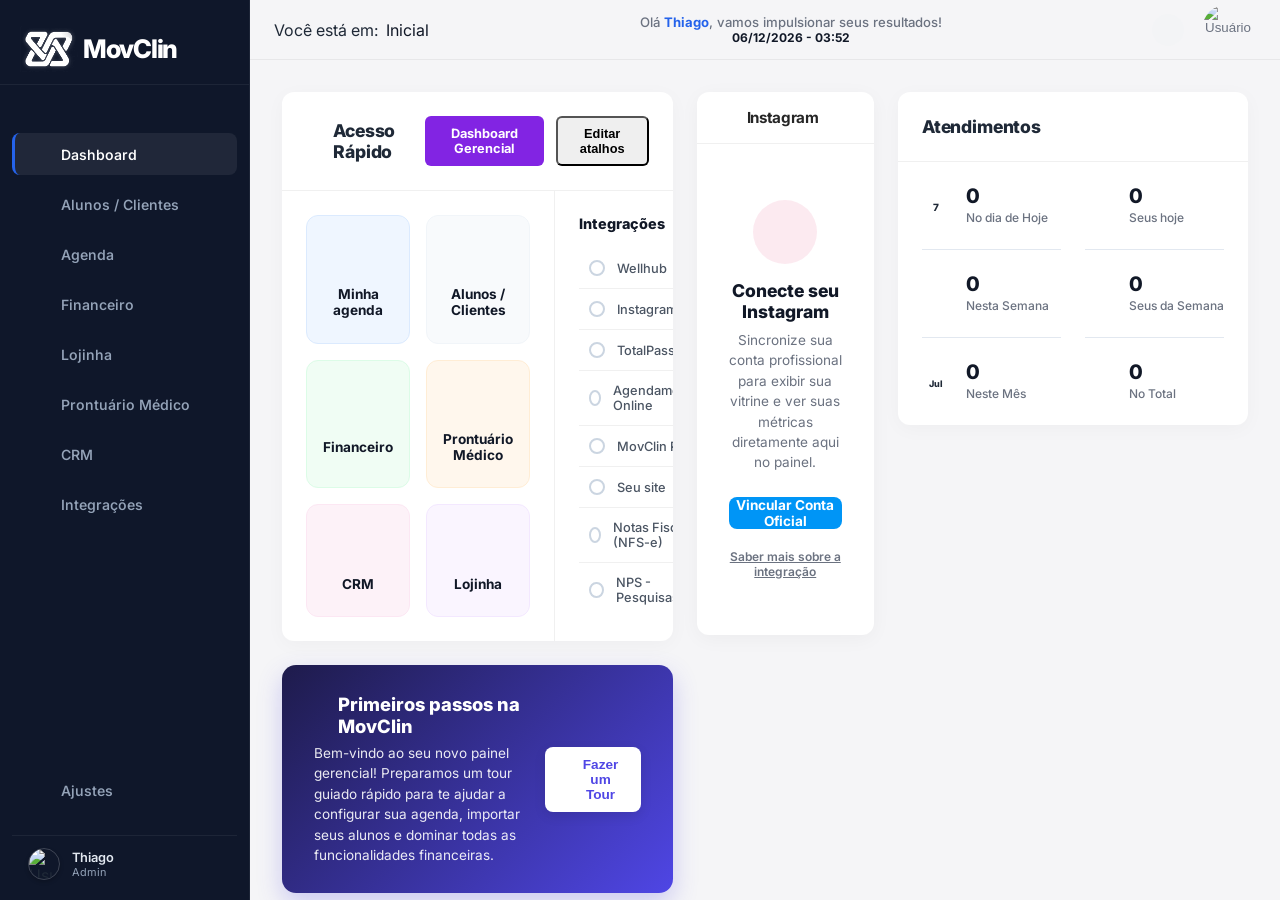
==== dashboard.html @ c412deea "Correções finais do layout e scroll" ====
<!DOCTYPE html>
<html lang="pt-BR">

<head>
    <meta charset="UTF-8">
    <meta name="viewport" content="width=device-width, initial-scale=1.0">
    <title>MovClin - Workspace</title>
    <link href="https://fonts.googleapis.com/css2?family=Inter:wght@400;500;600;700&display=swap" rel="stylesheet">
    <link rel="stylesheet" href="styles.css">
    <script src="https://unpkg.com/lucide@latest"></script>
    <script src="https://unpkg.com/@supabase/supabase-js@2"></script>
    <script src="https://cdn.jsdelivr.net/npm/chart.js"></script>
    <script src="https://cdn.jsdelivr.net/npm/canvas-confetti@1.6.0/dist/confetti.browser.min.js"></script>
</head>

<body>
    <div class="mac-os-wrapper">
        <div class="app-window shadow-xl">
            <!-- Sidebar Fixed (Área Estática Larga) -->
            <aside class="sidebar-fixed">
                <!-- Header da Sidebar com Logotipo estilo AGENDA+ -->
                <div class="sidebar-brand-header" style="height: 85px; align-items: flex-end; padding-bottom: 12px;">
                    <div style="display:flex; align-items:center; gap: 8px;">
                        <div
                            style="width: 58px; height: 46px; overflow: hidden; display: flex; align-items: center; justify-content: flex-start;">
                            <img src="logo-movia.png" alt="MovClin Icon"
                                style="height: 46px; width: auto; max-width: none; display: block; filter: invert(1) grayscale(1) brightness(2); mix-blend-mode: screen;">
                        </div>
                        <span
                            style="font-size: 1.6rem; font-weight: 800; color: white; letter-spacing: -0.05em; line-height: 1; margin-left: -3px;">MovClin</span>
                    </div>
                    <button class="btn-icon" style="color: #94A3B8; margin-bottom: 2px;"><i data-lucide="menu"
                            style="width:18px; height:18px;"></i></button>
                </div>

                <nav class="nav-list" style="margin-top: 3rem;">
                    <a href="#" class="nav-item active" data-target="geral"><i data-lucide="layout-grid"
                            class="icon-dashboard"></i> <span class="nav-label">Dashboard</span></a>
                    <a href="#" class="nav-item" data-target="alunos"><i data-lucide="users" class="icon-alunos"></i>
                        <span class="nav-label">Alunos / Clientes</span></a>
                    <a href="#" class="nav-item" data-target="agenda"><i data-lucide="book-open"
                            class="icon-agenda"></i> <span class="nav-label">Agenda</span></a>
                    <a href="#" class="nav-item" data-target="financeiro"><i data-lucide="pie-chart"
                            class="icon-financeiro"></i> <span class="nav-label">Financeiro</span></a>
                    <a href="#" class="nav-item" data-target="loja"><i data-lucide="store" class="icon-loja"></i> <span
                            class="nav-label">Lojinha</span></a>
                    <a href="#" class="nav-item" data-target="prontuario"><i data-lucide="activity"
                            class="icon-prontuario"></i> <span class="nav-label">Prontuário Médico</span></a>
                    <a href="#" class="nav-item" data-target="crm"><i data-lucide="kanban-square" class="icon-crm"></i>
                        <span class="nav-label">CRM</span></a>

                    <!-- Menu Dropdown: Integrações -->
                    <div class="nav-dropdown">
                        <a href="#" class="nav-dropdown-trigger nav-item" style="justify-content: space-between;">
                            <div style="display:flex; align-items:center; gap:12px; height:100%;">
                                <i data-lucide="blocks" class="icon-integracoes"></i>
                                <span class="nav-label">Integrações</span>
                            </div>
                            <i data-lucide="chevron-down" class="dropdown-chevron"
                                style="width:16px; height:16px; transition: transform 0.2s;"></i>
                        </a>
                        <div class="nav-dropdown-menu collapsed">
                            <a href="#" class="nav-dropdown-item nav-item" data-target="integracao-wellhub">
                                <span
                                    style="display:inline-block; width:6px; height:6px; border-radius:50%; background:#94A3B8; margin-right:6px;"></span>
                                Wellhub
                            </a>
                            <a href="#" class="nav-dropdown-item nav-item" data-target="integracao-instagram">
                                <span
                                    style="display:inline-block; width:6px; height:6px; border-radius:50%; background:#94A3B8; margin-right:6px;"></span>
                                Instagram
                            </a>
                            <a href="#" class="nav-dropdown-item nav-item" data-target="integracao-totalpass">
                                <span
                                    style="display:inline-block; width:6px; height:6px; border-radius:50%; background:#94A3B8; margin-right:6px;"></span>
                                TotalPass
                            </a>
                        </div>
                    </div>
                </nav>

                <div class="nav-list mt-auto mb-4" style="margin-top:auto; margin-bottom: 0.5rem; width:100%;">
                    <a href="#" class="nav-item" data-target="ajustes" title="Configurações"><i data-lucide="settings"
                            class="icon-ajustes"></i> <span class="nav-label">Ajustes</span></a>
                    <div class="avatar-container-fixed"
                        style="margin-top: 1rem; padding: 0.75rem 1rem; display:flex; align-items:center; gap:12px; border-top: 1px solid rgba(255,255,255,0.06); width:100%;">
                        <img src="https://ui-avatars.com/api/?name=Thiago&background=2563EB&color=fff&rounded=true"
                            alt="Usuário" class="avatar-sm">
                        <div class="avatar-info" style="display:flex; flex-direction:column; overflow:hidden;">
                            <span class="avatar-name"
                                style="font-size:0.8rem; font-weight:600; color:#E2E8F0; white-space:nowrap; overflow:hidden; text-overflow:ellipsis;">Thiago</span>
                            <span class="avatar-role" style="font-size:0.68rem; color:#94A3B8;">Admin</span>
                        </div>
                    </div>
                </div>
            </aside>

            <!-- Main App Surface -->
            <main class="main-surface" style="min-height: 0;">
                <!-- Topbar Minimal -->
                <header class="topbar-minimal" style="justify-content: space-between;">
                    <button class="btn-icon mobile-menu-btn" style="display:none; color: var(--dark);"
                        onclick="toggleMobileMenu()">
                        <i data-lucide="menu"></i>
                    </button>
                    <div class="breadcrumb text-sm font-medium text-muted"
                        style="display:flex; align-items:center; gap:8px;">
                        Você está em: <span style="color:#111827;">Inicial</span>
                    </div>

                    <div style="text-align:center; display:flex; flex-direction:column; justify-content:center;">
                        <span style="font-size:0.82rem; color:#6B7280; font-weight:500;">Olá <span
                                style="color:#2563EB; font-weight:700;">Thiago</span>, vamos impulsionar seus
                            resultados!</span>
                        <span style="font-size:0.75rem; font-weight:700; color:#111827;"
                            id="topbar-clock">Carregando...</span>
                    </div>

                    <div class="topbar-actions">
                        <button class="btn-icon"
                            style="border-radius:50%; background:#F3F4F6; width:32px; height:32px; display:flex; align-items:center; justify-content:center;"><i
                                data-lucide="message-circle" style="width:16px;"></i></button>

                        <div style="position:relative; display:inline-block; outline:none;" tabindex="0"
                            onfocusout="setTimeout(() => this.querySelector('.profile-dropdown').style.display='none', 200)">
                            <button class="btn-icon profile-btn"
                                onclick="const d = this.nextElementSibling; d.style.display = d.style.display === 'none' ? 'block' : 'none';"
                                style="border-radius:50%; width:56px; height:56px; padding:0; overflow:hidden; border:2px solid transparent; transition:border 0.2s;"
                                onmouseover="this.style.borderColor='#2563EB'"
                                onmouseout="this.style.borderColor='transparent'">
                                <img src="https://ui-avatars.com/api/?name=Thiago&background=2563EB&color=fff&rounded=true"
                                    alt="Usuário" id="topbar-user-avatar"
                                    style="width:100%; height:100%; object-fit:cover;">
                            </button>
                            <div class="profile-dropdown"
                                style="display:none; position:absolute; top:100%; right:0; margin-top:8px; background:white; border-radius:12px; box-shadow:0 10px 25px rgba(0,0,0,0.15); border:1px solid #E2E8F0; width:200px; z-index:100; text-align:left; padding:8px 0; overflow:hidden;">
                                <div
                                    style="padding: 10px 16px; border-bottom: 1px solid #F1F5F9; display:flex; flex-direction:column;">
                                    <span style="font-weight:700; color:var(--dark); font-size:0.85rem;">Thiago
                                        Admin</span>
                                    <input type="file" id="ipt-avatar-upload" accept="image/*" style="display:none;">
                                    <label for="ipt-avatar-upload"
                                        style="font-size:0.75rem; color:#2563EB; margin-top: 4px; cursor:pointer; font-weight: 600; display:flex; align-items:center; gap:4px;"><i
                                            data-lucide="image" style="width:12px;"></i>Editar Foto</label>
                                </div>
                                <a href="#" id="btn-logout-topbar"
                                    style="display:flex; align-items:center; gap:8px; padding:10px 16px; text-decoration:none; color:#DC2626; font-size:0.85rem; font-weight:500; transition:background 0.2s;"
                                    onmouseover="this.style.background='#FEF2F2';"
                                    onmouseout="this.style.background='white';">
                                    <i data-lucide="log-out" style="width:16px;"></i> Sair da Conta
                                </a>
                            </div>
                        </div>
                    </div>
                </header>

                <!-- Views Container -->
                <div class="views-wrapper" style="min-height: 0;">
                    <!-- Visão Geral (Dashboard) -->
                    <section id="view-geral" class="view active fade-in">
                        <style>
                            .dash-container {
                                display: flex;
                                gap: 1.5rem;
                                width: 100%;
                                align-items: flex-start;
                            }

                            .dash-col-left {
                                flex: 2.2;
                                display: flex;
                                flex-direction: column;
                                gap: 1.5rem;
                                min-width: 0;
                            }

                            .dash-col-right {
                                flex: 1;
                                display: flex;
                                flex-direction: column;
                                gap: 1.5rem;
                                min-width: 0;
                            }

                            .acesso-rapido-container {
                                display: flex;
                            }

                            .acesso-rapido-grid {
                                flex: 2;
                                padding: 1.5rem;
                                display: grid;
                                grid-template-columns: 1fr 1fr;
                                gap: 1rem;
                            }

                            .acesso-btn {
                                display: flex;
                                flex-direction: column;
                                align-items: center;
                                justify-content: center;
                                padding: 1.5rem 1rem;
                                border-radius: 12px;
                                gap: 12px;
                                cursor: pointer;
                                transition: all 0.2s;
                                border: 1px solid transparent;
                            }

                            .acesso-btn:hover {
                                transform: translateY(-2px);
                                box-shadow: 0 6px 15px rgba(0, 0, 0, 0.05);
                            }

                            .acesso-btn i {
                                width: 34px;
                                height: 34px;
                                stroke-width: 1.5;
                            }

                            .btn-agenda {
                                background-color: #EFF6FF;
                                border-color: #DBEAFE;
                            }

                            .btn-agenda i {
                                color: #2563EB;
                            }

                            .btn-agenda:hover {
                                background-color: #DBEAFE;
                                border-color: #BFDBFE;
                            }

                            .btn-gestao {
                                background-color: #FAF5FF;
                                border-color: #F3E8FF;
                            }

                            .btn-gestao i {
                                color: #9333EA;
                            }

                            .btn-gestao:hover {
                                background-color: #F3E8FF;
                                border-color: #E9D5FF;
                            }

                            .btn-precos {
                                background-color: #F0FDF4;
                                border-color: #DCFCE7;
                            }

                            .btn-precos i {
                                color: #16A34A;
                            }

                            .btn-precos:hover {
                                background-color: #DCFCE7;
                                border-color: #BBF7D0;
                            }

                            .btn-clientes {
                                background-color: #FFF7ED;
                                border-color: #FFEDD5;
                            }

                            .btn-clientes i {
                                color: #EA580C;
                            }

                            .btn-clientes:hover {
                                background-color: #FFEDD5;
                                border-color: #FED7AA;
                            }

                            .btn-novo-cliente {
                                background-color: #FDF2F8;
                                border-color: #FCE7F3;
                            }

                            .btn-novo-cliente i {
                                color: #DB2777;
                            }

                            .btn-novo-cliente:hover {
                                background-color: #FCE7F3;
                                border-color: #FBCFE8;
                            }

                            .btn-opcoes {
                                background-color: #F8FAFC;
                                border-color: #F1F5F9;
                            }

                            .btn-opcoes i {
                                color: #475569;
                            }

                            .btn-opcoes:hover {
                                background-color: #F1F5F9;
                                border-color: #E2E8F0;
                            }

                            .acesso-btn span {
                                font-size: 0.85rem;
                                font-weight: 700;
                                color: var(--dark);
                                text-align: center;
                            }

                            .integracoes-panel {
                                flex: 1;
                                border-left: 1px solid var(--border-soft);
                                padding: 1.5rem;
                            }

                            .integracoes-list {
                                display: flex;
                                flex-direction: column;
                                gap: 0;
                            }

                            .integ-item {
                                display: flex;
                                align-items: center;
                                gap: 12px;
                                padding: 12px 10px;
                                border-bottom: 1px solid var(--border-soft);
                                font-size: 0.8rem;
                                color: #4B5563;
                                font-weight: 500;
                                cursor: pointer;
                            }

                            .integ-item:last-child {
                                border-bottom: none;
                            }

                            .integ-radio {
                                width: 16px;
                                height: 16px;
                                border: 2px solid #CBD5E1;
                                border-radius: 50%;
                                display: inline-block;
                            }

                            .integ-item:hover .integ-radio {
                                border-color: #7C3AED;
                            }

                            .banner-updates {
                                background: linear-gradient(135deg, #2563EB 0%, #4F46E5 50%, #7C3AED 100%);
                                border-radius: 14px;
                                padding: 1.75rem 2rem;
                                color: white;
                                display: flex;
                                justify-content: space-between;
                                align-items: center;
                                overflow: hidden;
                                position: relative;
                                box-shadow: 0 10px 25px rgba(79, 70, 229, 0.25);
                            }

                            .banner-icon-bg {
                                position: absolute;
                                right: -20px;
                                top: -40px;
                                opacity: 0.1;
                            }

                            .atendimentos-grid {
                                display: grid;
                                grid-template-columns: 1fr 1fr;
                                gap: 1.5rem;
                                padding: 1.5rem;
                            }

                            .atendimento-item {
                                display: flex;
                                align-items: center;
                                gap: 16px;
                            }

                            .atend-icon {
                                background: transparent;
                                display: flex;
                                justify-content: center;
                                align-items: center;
                                position: relative;
                            }

                            .atend-icon i {
                                width: 28px;
                                height: 28px;
                                color: #F97316;
                                stroke-width: 2;
                            }

                            .atend-dados {
                                display: flex;
                                flex-direction: column;
                            }

                            .atend-dados strong {
                                font-size: 1.25rem;
                                font-weight: 800;
                                color: var(--dark);
                                line-height: 1;
                            }

                            .atend-dados span {
                                font-size: 0.75rem;
                                color: var(--text-muted);
                                font-weight: 500;
                                margin-top: 4px;
                            }

                            @media (max-width: 1024px) {
                                .dash-container {
                                    flex-direction: column;
                                }

                                .dash-col-left,
                                .dash-col-right {
                                    width: 100%;
                                }

                                .acesso-rapido-container {
                                    flex-direction: column;
                                }

                                .integracoes-panel {
                                    border-left: none;
                                    border-top: 1px solid var(--border-soft);
                                }

                                .videos-grid {
                                    grid-template-columns: 1fr 1fr !important;
                                }
                            }

                            @media (max-width: 640px) {
                                .acesso-rapido-grid {
                                    grid-template-columns: 1fr;
                                }

                                .banner-icon-bg {
                                    opacity: 0.05;
                                    right: -40px;
                                }

                                .kpi-grid {
                                    grid-template-columns: 1fr;
                                }

                                .banner-updates {
                                    padding: 1.25rem 1.5rem;
                                }

                                .banner-updates p {
                                    max-width: 100%;
                                }

                                .videos-grid {
                                    grid-template-columns: 1fr !important;
                                }
                            }
                        </style>

                        <div class="dash-container">
                            <!-- Esquerda -->
                            <div class="dash-col-left">
                                <div class="card p-0 overflow-hidden"
                                    style="border:none; box-shadow: 0 4px 20px rgba(0,0,0,0.03);">
                                    <div class="panel-header"
                                        style="border-bottom: 1px solid var(--border-soft); padding: 1.5rem;">
                                        <h3 style="font-size:1.1rem; font-weight:800;"><i data-lucide="zap"
                                                style="width:18px; color:#F59E0B; margin-right:6px; vertical-align:-3px;"></i>Acesso
                                            Rápido</h3>
                                        <div style="display:flex; gap:12px;">
                                            <button class="btn-primary"
                                                style="background:#8224E3; box-shadow:none; border-radius:6px; font-weight:700; padding:8px 16px; font-size:0.8rem;">Dashboard
                                                Gerencial</button>
                                            <button class="btn-outline"
                                                style="border-radius:6px; font-weight:700; padding:8px 16px; font-size:0.8rem;"
                                                onclick="abrirModalAtalhos()">Editar
                                                atalhos</button>
                                        </div>
                                    </div>
                                    <div class="acesso-rapido-container">
                                        <div class="acesso-rapido-grid">
                                            <div class="acesso-btn btn-agenda" id="atalho-agenda"
                                                onclick="document.querySelector('[data-target=\'agenda\']').click()">
                                                <i data-lucide="calendar"></i>
                                                <span>Minha agenda</span>
                                            </div>
                                            <div class="acesso-btn btn-opcoes" id="atalho-prospeccoes"
                                                onclick="document.querySelector('[data-target=\'alunos\']').click()">
                                                <i data-lucide="user-search"></i>
                                                <span>Alunos / Clientes</span>
                                            </div>
                                            <div class="acesso-btn btn-precos" id="atalho-precos"
                                                onclick="document.querySelector('[data-target=\'financeiro\']').click()">
                                                <i data-lucide="badge-dollar-sign"></i>
                                                <span>Financeiro</span>
                                            </div>
                                            <div class="acesso-btn btn-clientes" id="atalho-prontuario"
                                                onclick="document.querySelector('[data-target=\'prontuario\']').click()">
                                                <i data-lucide="activity"></i>
                                                <span>Prontuário Médico</span>
                                            </div>
                                            <div class="acesso-btn btn-novo-cliente" id="atalho-crm"
                                                onclick="document.querySelector('[data-target=\'crm\']').click()">
                                                <i data-lucide="kanban-square"></i>
                                                <span>CRM</span>
                                            </div>
                                            <div class="acesso-btn btn-gestao" id="atalho-gestao"
                                                onclick="document.querySelector('[data-target=\'loja\']').click()">
                                                <i data-lucide="store"></i>
                                                <span>Lojinha</span>
                                            </div>
                                        </div>
                                        <div class="integracoes-panel">
                                            <h4
                                                style="font-size:0.9rem; font-weight:800; color:var(--dark); margin-bottom:1rem;">
                                                Integrações</h4>
                                            <div class="integracoes-list">
                                                <div class="integ-item" id="integ-wellhub"
                                                    onclick="document.querySelector('[data-target=\'integracao-wellhub\']').click()">
                                                    <div class="integ-radio"></div> Wellhub
                                                </div>
                                                <div class="integ-item" id="integ-instagram"
                                                    onclick="document.querySelector('[data-target=\'integracao-instagram\']').click()">
                                                    <div class="integ-radio"></div> Instagram
                                                </div>
                                                <div class="integ-item" id="integ-totalpass"
                                                    onclick="document.querySelector('[data-target=\'integracao-totalpass\']').click()">
                                                    <div class="integ-radio"></div> TotalPass
                                                </div>
                                                <div class="integ-item" id="integ-agendamento">
                                                    <div class="integ-radio"></div> Agendamento Online
                                                </div>
                                                <div class="integ-item" id="integ-moviapay">
                                                    <div class="integ-radio"></div> MovClin Pay
                                                </div>
                                                <div class="integ-item" id="integ-site">
                                                    <div class="integ-radio"></div> Seu site
                                                </div>
                                                <div class="integ-item" id="integ-notas">
                                                    <div class="integ-radio"></div> Notas Fiscais (NFS-e)
                                                </div>
                                                <div class="integ-item" id="integ-nps">
                                                    <div class="integ-radio"></div> NPS - Pesquisas
                                                </div>
                                            </div>
                                        </div>
                                    </div>
                                </div>

                                <div class="banner-updates" id="banner-tour"
                                    style="background: linear-gradient(135deg, #1E1B4B 0%, #4F46E5 100%);">
                                    <div class="banner-icon-bg"><i data-lucide="compass"
                                            style="width:160px; height:160px; color:white;"></i></div>
                                    <div style="z-index: 2;">
                                        <h3
                                            style="font-size:1.15rem; font-weight:800; margin-bottom:6px; display:flex; align-items:center; gap:8px;">
                                            <i data-lucide="compass" style="width:20px;"></i> Primeiros passos na
                                            MovClin
                                        </h3>
                                        <p style="font-size:0.85rem; opacity:0.9; line-height: 1.5; max-width: 500px;">
                                            Bem-vindo ao seu novo painel gerencial! Preparamos um tour guiado rápido
                                            para te ajudar a configurar sua agenda, importar seus alunos e dominar todas
                                            as funcionalidades financeiras.
                                        </p>
                                    </div>
                                    <div style="z-index: 2;">
                                        <button id="btn-start-tour"
                                            style="background:white; color:#4F46E5; padding:10px 18px; border-radius:8px; font-weight:800; font-size:0.85rem; border:none; cursor:pointer; box-shadow: 0 4px 12px rgba(0,0,0,0.1); display:flex; align-items:center; gap:8px;"
                                            onclick="iniciarTourMovClin()">
                                            <i data-lucide="play" style="width:16px;"></i> Fazer um Tour
                                        </button>
                                    </div>
                                </div>

                                <div style="margin-top:2rem; margin-bottom:1.5rem;">
                                    <div
                                        style="display:flex; justify-content:space-between; align-items:center; margin-bottom:1rem;">
                                        <h3
                                            style="font-size:1.2rem; font-weight:800; color:var(--dark); display:flex; align-items:center; gap:8px;">
                                            <i data-lucide="youtube" style="color:#EF4444; width:22px;"></i> Aprenda com
                                            a MovClin
                                        </h3>
                                        <button
                                            style="background:transparent; border:none; color:#4F46E5; font-size:0.85rem; font-weight:700; cursor:pointer;"
                                            onclick="window.open('https://youtube.com', '_blank')">Ver canal <i
                                                data-lucide="arrow-right"
                                                style="width:14px; vertical-align:-3px;"></i></button>
                                    </div>

                                    <style>
                                        .video-card {
                                            transition: all 0.2s;
                                            border: 1px solid var(--border-soft);
                                        }

                                        .video-card:hover {
                                            transform: translateY(-4px);
                                            box-shadow: 0 10px 25px rgba(0, 0, 0, 0.05);
                                            border-color: #E2E8F0;
                                        }

                                        .video-card:hover .video-play-btn {
                                            transform: translate(-50%, -50%) scale(1.1);
                                            background: #4F46E5 !important;
                                        }

                                        .video-card:hover .video-play-btn i {
                                            color: white !important;
                                            fill: white !important;
                                        }
                                    </style>
                                    <div class="videos-grid"
                                        style="display:grid; grid-template-columns: repeat(3, 1fr); gap:1.25rem;">

                                        <!-- Video 1 -->
                                        <div class="card p-0 video-card"
                                            style="border-radius:14px; overflow:hidden; cursor:pointer; background:white;">
                                            <div
                                                style="position:relative; padding-top:56.25%; background:#1E293B; overflow:hidden;">
                                                <img src="https://images.unsplash.com/photo-1551288049-bebda4e38f71?ixlib=rb-4.0.3&auto=format&fit=crop&w=800&q=80"
                                                    style="position:absolute; top:0; left:0; width:100%; height:100%; object-fit:cover; opacity:0.9; transition:transform 0.5s;">
                                                <div class="video-play-btn"
                                                    style="position:absolute; top:50%; left:50%; transform:translate(-50%, -50%); width:48px; height:48px; background:white; border-radius:50%; display:flex; align-items:center; justify-content:center; box-shadow:0 4px 15px rgba(0,0,0,0.15); transition:all 0.2s;">
                                                    <i data-lucide="play"
                                                        style="color:#4F46E5; fill:#4F46E5; width:20px; height:20px; margin-left:3px; transition:all 0.2s;"></i>
                                                </div>
                                                <div
                                                    style="position:absolute; bottom:12px; right:12px; background:rgba(0,0,0,0.7); color:white; font-size:0.7rem; font-weight:600; padding:2px 6px; border-radius:4px;">
                                                    05:24</div>
                                            </div>
                                            <div style="padding:1.25rem;">
                                                <h4
                                                    style="font-size:0.95rem; font-weight:700; color:var(--dark); margin-bottom:6px; line-height:1.3;">
                                                    Primeiros passos e Configuração</h4>
                                                <p
                                                    style="font-size:0.75rem; color:var(--text-muted); line-height:1.45; margin:0;">
                                                    Um guia rápido para você configurar seu primeiro serviço e dominar o
                                                    dashboard.</p>
                                            </div>
                                        </div>

                                        <!-- Video 2 -->
                                        <div class="card p-0 video-card"
                                            style="border-radius:14px; overflow:hidden; cursor:pointer; background:white;">
                                            <div
                                                style="position:relative; padding-top:56.25%; background:#1E293B; overflow:hidden;">
                                                <img src="https://images.unsplash.com/photo-1460925895917-afdab827c52f?ixlib=rb-4.0.3&auto=format&fit=crop&w=800&q=80"
                                                    style="position:absolute; top:0; left:0; width:100%; height:100%; object-fit:cover; opacity:0.9; transition:transform 0.5s;">
                                                <div class="video-play-btn"
                                                    style="position:absolute; top:50%; left:50%; transform:translate(-50%, -50%); width:48px; height:48px; background:white; border-radius:50%; display:flex; align-items:center; justify-content:center; box-shadow:0 4px 15px rgba(0,0,0,0.15); transition:all 0.2s;">
                                                    <i data-lucide="play"
                                                        style="color:#4F46E5; fill:#4F46E5; width:20px; height:20px; margin-left:3px; transition:all 0.2s;"></i>
                                                </div>
                                                <div
                                                    style="position:absolute; bottom:12px; right:12px; background:rgba(0,0,0,0.7); color:white; font-size:0.7rem; font-weight:600; padding:2px 6px; border-radius:4px;">
                                                    12:15</div>
                                            </div>
                                            <div style="padding:1.25rem;">
                                                <h4
                                                    style="font-size:0.95rem; font-weight:700; color:var(--dark); margin-bottom:6px; line-height:1.3;">
                                                    Geração de Relatórios e Metas</h4>
                                                <p
                                                    style="font-size:0.75rem; color:var(--text-muted); line-height:1.45; margin:0;">
                                                    Aprenda a analisar suas finanças e clientes com nossos filtros
                                                    avançados.</p>
                                            </div>
                                        </div>

                                        <!-- Video 3 -->
                                        <div class="card p-0 video-card"
                                            style="border-radius:14px; overflow:hidden; cursor:pointer; background:white;">
                                            <div
                                                style="position:relative; padding-top:56.25%; background:#1E293B; overflow:hidden;">
                                                <img src="https://images.unsplash.com/photo-1556761175-5973dc0f32d7?ixlib=rb-4.0.3&auto=format&fit=crop&w=800&q=80"
                                                    style="position:absolute; top:0; left:0; width:100%; height:100%; object-fit:cover; opacity:0.9; transition:transform 0.5s;">
                                                <div class="video-play-btn"
                                                    style="position:absolute; top:50%; left:50%; transform:translate(-50%, -50%); width:48px; height:48px; background:white; border-radius:50%; display:flex; align-items:center; justify-content:center; box-shadow:0 4px 15px rgba(0,0,0,0.15); transition:all 0.2s;">
                                                    <i data-lucide="play"
                                                        style="color:#4F46E5; fill:#4F46E5; width:20px; height:20px; margin-left:3px; transition:all 0.2s;"></i>
                                                </div>
                                                <div
                                                    style="position:absolute; bottom:12px; right:12px; background:rgba(0,0,0,0.7); color:white; font-size:0.7rem; font-weight:600; padding:2px 6px; border-radius:4px;">
                                                    08:40</div>
                                            </div>
                                            <div style="padding:1.25rem;">
                                                <h4
                                                    style="font-size:0.95rem; font-weight:700; color:var(--dark); margin-bottom:6px; line-height:1.3;">
                                                    Fluxo de Caixa desmistificado</h4>
                                                <p
                                                    style="font-size:0.75rem; color:var(--text-muted); line-height:1.45; margin:0;">
                                                    O passo a passo para registrar entradas, saídas e previsões de
                                                    lucros no sistema.</p>
                                            </div>
                                        </div>
                                    </div>
                                </div>
                            </div>

                            <!-- Direita -->
                            <div class="dash-col-right" id="container-integracao-instagram">
                                <div class="card p-0"
                                    style="overflow:hidden; border:none; box-shadow: 0 4px 20px rgba(0,0,0,0.04); display:flex; flex-direction:column; position:relative; background: #ffffff;">
                                    <div
                                        style="padding: 1rem 1.5rem; display:flex; justify-content:space-between; align-items:center; border-bottom: 1px solid var(--border-soft);">
                                        <div style="display:flex; align-items:center; gap:8px;">
                                            <i data-lucide="instagram"
                                                style="color:#E1306C; width:18px; height:18px;"></i>
                                            <span
                                                style="font-weight:700; font-size:0.95rem; color:#262626; letter-spacing:-0.02em;">Instagram</span>
                                        </div>
                                    </div>
                                    <div
                                        style="padding:3.5rem 2rem; display:flex; flex-direction:column; align-items:center; justify-content:center; text-align:center;">
                                        <div
                                            style="background: rgba(225, 48, 108, 0.1); width:64px; height:64px; border-radius:50%; display:flex; align-items:center; justify-content:center; margin-bottom:1rem;">
                                            <i data-lucide="instagram"
                                                style="color:#E1306C; width:32px; height:32px;"></i>
                                        </div>
                                        <h4
                                            style="font-weight:800; color:var(--dark); font-size:1.1rem; margin-bottom:8px;">
                                            Conecte seu Instagram</h4>
                                        <p
                                            style="font-size:0.85rem; color:var(--text-muted); line-height:1.5; margin-bottom:1.5rem;">
                                            Sincronize sua conta profissional para exibir sua vitrine e ver suas
                                            métricas diretamente aqui no painel.</p>
                                        <button class="btn-primary"
                                            style="background:#0095f6; border:none; width:100%; border-radius:8px; display:flex; align-items:center; justify-content:center; gap:8px; font-weight:700; transition:all 0.2s;"
                                            onclick="const btn=this; btn.innerHTML='<i data-lucide=\'loader-2\' class=\'spin\' style=\'width:16px;\'></i> Conectando API...'; btn.style.opacity='0.7'; setTimeout(()=>{alert('A integração nativa (OAuth) com a API do Instagram está sendo configurada. Em breve você fará login diretamente aqui!'); btn.innerHTML='Vincular Conta Oficial'; btn.style.opacity='1';}, 1200);">
                                            Vincular Conta Oficial
                                        </button>
                                        <a href="#"
                                            style="font-size:0.75rem; color:var(--text-muted); margin-top:1.25rem; font-weight:600; text-decoration:underline;">Saber
                                            mais sobre a integração</a>
                                    </div>
                                </div>
                            </div>

                            <div class="card p-0" style="border:none; box-shadow: 0 4px 20px rgba(0,0,0,0.03);">
                                <div class="panel-header"
                                    style="border-bottom: 1px solid var(--border-soft); padding: 1.5rem;">
                                    <h3 style="font-size:1.1rem; font-weight:800;">Atendimentos</h3>
                                </div>
                                <div class="atendimentos-grid">
                                    <div class="atendimento-item">
                                        <div class="atend-icon"><i data-lucide="calendar"></i><span
                                                style="position:absolute; font-weight:800; font-size:10px; margin-top:2px;">7</span>
                                        </div>
                                        <div class="atend-dados"><strong>0</strong><span>No dia de Hoje</span></div>
                                    </div>
                                    <div class="atendimento-item">
                                        <div class="atend-icon"><i data-lucide="user-check"></i></div>
                                        <div class="atend-dados"><strong>0</strong><span>Seus hoje</span></div>
                                    </div>

                                    <div class="atendimento-item"
                                        style="border-top:1px solid #E2E8F0; padding-top:1.5rem;">
                                        <div class="atend-icon"><i data-lucide="calendar-days"></i></div>
                                        <div class="atend-dados"><strong>0</strong><span>Nesta Semana</span></div>
                                    </div>
                                    <div class="atendimento-item"
                                        style="border-top:1px solid #E2E8F0; padding-top:1.5rem;">
                                        <div class="atend-icon"><i data-lucide="contact"></i></div>
                                        <div class="atend-dados"><strong>0</strong><span>Seus da Semana</span></div>
                                    </div>

                                    <div class="atendimento-item"
                                        style="border-top:1px solid #E2E8F0; padding-top:1.5rem;">
                                        <div class="atend-icon"><i data-lucide="calendar-check"></i><span
                                                style="position:absolute; font-weight:800; font-size:9px; margin-top:4px;">Jul</span>
                                        </div>
                                        <div class="atend-dados"><strong>0</strong><span>Neste Mês</span></div>
                                    </div>
                                    <div class="atendimento-item"
                                        style="border-top:1px solid #E2E8F0; padding-top:1.5rem;">
                                        <div class="atend-icon"><i data-lucide="layout-grid"></i></div>
                                        <div class="atend-dados"><strong>0</strong><span>No Total</span></div>
                                    </div>
                                </div>
                            </div>
                        </div>
                </div>
                </section>

                <!-- Visão Alunos -->
                <section id="view-alunos" class="view hidden fade-in">
                    <div class="card p-0" style="padding: 0; min-height: calc(100vh - 160px);">

                        <!-- Header da Tabela -->
                        <div class="panel-header" style="padding: 1.75rem 2rem;">
                            <div>
                                <h3 style="font-size: 1.25rem;"><i data-lucide="users" class="icon-sm"
                                        style="color: var(--primary);"></i> Base de Clientes</h3>
                                <p class="text-muted mt-1" style="font-size: 0.85rem;">Gerencie cadastros, planos e
                                    frequências aqui.</p>
                            </div>
                            <div style="display:flex; gap: 12px; align-items:center;">
                                <div class="search-command-modern" style="width: 260px; height: 38px;">
                                    <i data-lucide="search" style="width: 14px; height: 14px; color:#6B7280;"></i>
                                    <input type="text" placeholder="Buscar R.A. ou Nome...">
                                </div>
                                <button class="btn-outline" id="btn-import-excel"
                                    style="padding: 0.5rem 1rem; border:1px solid var(--border-soft); background:var(--white); border-radius:var(--radius-sm); font-weight:600; cursor:pointer; color:#111827; display:flex; gap:6px; align-items:center; height:38px;"><i
                                        data-lucide="file-spreadsheet"
                                        style="width: 16px; height: 16px; color:#10B981;"></i> Importar</button>
                                <button class="btn-outline"
                                    style="padding: 0.5rem 1rem; border:1px solid var(--border-soft); background:var(--white); border-radius:var(--radius-sm); font-weight:600; cursor:pointer; height:38px; display:flex; align-items:center;"><i
                                        data-lucide="filter" style="width: 14px; margin-right:4px;"></i>
                                    Filtros</button>
                                <button class="btn-primary" id="btn-novo" style="height:38px; padding: 0 1.25rem;"><i
                                        data-lucide="plus" style="width: 16px; height: 16px; margin-right:6px;"></i>
                                    Cadastrar</button>
                            </div>
                        </div>

                        <!-- Grade de CRM -->
                        <div style="overflow-x: auto;">
                            <table style="width: 100%; border-collapse: collapse; min-width: 800px;">
                                <thead>
                                    <tr
                                        style="background: #F9FAFB; border-top: 1px solid var(--border-soft); border-bottom: 1px solid var(--border-soft); text-align: left;">
                                        <th
                                            style="padding: 1rem 2rem; font-size: 0.72rem; text-transform:uppercase; color: var(--text-muted); font-weight: 700; letter-spacing:0.04em;">
                                            Cliente(a)</th>
                                        <th
                                            style="padding: 1rem 1.5rem; font-size: 0.72rem; text-transform:uppercase; color: var(--text-muted); font-weight: 700; letter-spacing:0.04em;">
                                            Contato & Info</th>
                                        <th
                                            style="padding: 1rem 1.5rem; font-size: 0.72rem; text-transform:uppercase; color: var(--text-muted); font-weight: 700; letter-spacing:0.04em;">
                                            Plano Ativo</th>
                                        <th
                                            style="padding: 1rem 1.5rem; font-size: 0.72rem; text-transform:uppercase; color: var(--text-muted); font-weight: 700; letter-spacing:0.04em;">
                                            Financeiro</th>
                                        <th style="padding: 1rem 2rem; text-align:right;"></th>
                                    </tr>
                                </thead>
                                <style>
                                    .crm-row:hover {
                                        background: rgba(37, 99, 235, 0.02);
                                    }
                                </style>
                                <tbody>
                                    <tr id="empty-state-alunos">
                                        <td colspan="5"
                                            style="padding: 4rem 2rem; text-align: center; color: var(--text-muted);">
                                            <div
                                                style="display:flex; flex-direction:column; align-items:center; justify-content:center; gap: 8px;">
                                                <i data-lucide="users"
                                                    style="width:48px; height:48px; opacity:0.15; color:var(--dark);"></i>
                                                <h3 style="color:var(--dark); font-weight:600; margin-top:8px;">
                                                    Nenhum cliente cadastrado</h3>
                                                <p style="font-size:0.85rem;">Sua base está vazia. Clique em <b>+
                                                        Cadastrar</b> para adicionar o primeiro cliente.</p>
                                            </div>
                                        </td>
                                    </tr>
                                </tbody>
                            </table>
                        </div>
                    </div>
                </section>

                <!-- Visão Agenda -->
                <section id="view-agenda" class="view hidden fade-in"
                    style="height: calc(100vh - 100px); display: flex; flex-direction: column;">
                    <!-- Sub-bar de Filtros e Abas da Agenda -->
                    <div
                        style="display:flex; justify-content:space-between; align-items:center; padding: 1rem 2rem; background: #ffffff; border-bottom: 1px solid var(--border-soft); gap:1rem; flex-wrap:wrap;">
                        <!-- Alternador entre Agenda e Reposições -->
                        <div
                            style="display:flex; background:#F3F4F6; padding:4px; border-radius:99px; border: 1px solid #E5E7EB;">
                            <button class="sub-tab-btn active" id="btn-sub-agenda"
                                style="padding: 6px 18px; border-radius:99px; border:none; background:white; font-size:0.8rem; font-weight:600; cursor:pointer; color:#111827; box-shadow:0 1px 3px rgba(0,0,0,0.1); transition: all 0.2s;">Agenda
                                Principal</button>
                            <button class="sub-tab-btn" id="btn-sub-reposicoes"
                                style="padding: 6px 18px; border-radius:99px; border:none; background:transparent; font-size:0.8rem; font-weight:600; cursor:pointer; color:#4B5563; transition: all 0.2s;">Reposição
                                de Clientes/Aluno</button>
                        </div>

                        <!-- Filtros (Somente para a Agenda Principal) -->
                        <div id="agenda-filters-row" style="display:flex; align-items:center; gap:12px;">
                            <div class="search-command-modern"
                                style="margin:0; width:200px; height:36px; border-radius:99px; padding:0 12px; background:#F3F4F6; border:none; display:flex; align-items:center;">
                                <i data-lucide="search" style="width: 14px; height: 14px; color:#6B7280;"></i>
                                <input type="text" id="ipt-agenda-busca-nome" placeholder="Buscar por aluno..."
                                    style="width:100%; border:none; background:transparent; font-size:0.8rem; outline:none; height:100%; margin-left:6px; color:#111827;">
                            </div>
                            <select id="sel-agenda-busca-servico"
                                style="height:36px; border-radius:99px; border:1px solid #E2E8F0; padding:0 12px; font-size:0.8rem; outline:none; cursor:pointer; background:#ffffff; color:#4B5563; font-weight:500;">
                                <option value="todos">Todos os Serviços</option>
                                <option value="Aula Principal">Aula Principal</option>
                                <option value="Avaliação">Avaliação</option>
                                <option value="Retorno">Retorno</option>
                            </select>
                        </div>

                        <!-- Visualizadores do Calendário (Mês, Semana, 3 Dias, Dia, Lista) -->
                        <div id="agenda-modes-row"
                            style="display:flex; border: 1px solid var(--border-soft); border-radius: 99px; overflow: hidden; background:white; height:36px;">
                            <button class="mode-view-btn" data-mode="aniversariantes"
                                style="padding:0 14px; border:none; background:#FFF7ED; font-size:0.75rem; font-weight:700; cursor:pointer; color:#EA580C; border-right:1px solid var(--border-soft);"><i
                                    data-lucide="cake"
                                    style="width:14px; display:inline-block; vertical-align:middle; margin-right:4px;"></i>Aniv.
                                do Mês</button>
                            <button class="mode-view-btn" data-mode="month"
                                style="padding:0 14px; border:none; background:white; font-size:0.75rem; font-weight:600; cursor:pointer; color:#4B5563; border-right:1px solid var(--border-soft);">Mês</button>
                            <button class="mode-view-btn active" data-mode="week"
                                style="padding:0 14px; border:none; background:#F9FAFB; font-size:0.75rem; font-weight:600; cursor:pointer; color:#2563EB; border-right:1px solid var(--border-soft);">Semana</button>
                            <button class="mode-view-btn" data-mode="three_days"
                                style="padding:0 12px; border:none; background:#F9FAFB; font-size:0.75rem; font-weight:600; cursor:pointer; color:#4B5563; border-right:1px solid var(--border-soft);">3
                                Dias</button>
                            <button class="mode-view-btn" data-mode="day"
                                style="padding:0 14px; border:none; background:#F9FAFB; font-size:0.75rem; font-weight:600; cursor:pointer; color:#4B5563;">Dia</button>
                        </div>
                    </div>

                    <!-- 1. Conteúdo do Calendário da Agenda -->
                    <div id="container-agenda-calendario" class="card p-0"
                        style="flex:1; display:flex; flex-direction:column; overflow:hidden; border:none;">
                        <div class="panel-header"
                            style="display: flex; justify-content: space-between; align-items: center; padding: 1rem 2rem; border-bottom: 1px solid var(--border-soft);">
                            <div style="display:flex; align-items:center;">
                                <h3 id="cal-month-title"
                                    style="font-size: 1.15rem; margin: 0; min-width: 160px; font-weight:700;"><i
                                        data-lucide="book-open"
                                        style="color:var(--primary); margin-right:8px; width:20px;"></i> Agenda</h3>
                            </div>
                            <div style="display: flex; gap: 0.75rem; align-items: center;">
                                <button class="btn-outline" id="btn-cal-hoje"
                                    style="padding: 0 1.25rem; border-radius: 99px; height: 36px; font-weight:600; font-size:0.8rem;">Hoje</button>
                                <div
                                    style="display:flex; border: 1px solid var(--border-soft); border-radius: 99px; overflow: hidden; background:white;">
                                    <button class="btn-icon" id="btn-cal-prev"
                                        style="height: 36px; width: 40px; border-radius: 0; border-right: 1px solid var(--border-soft);"><i
                                            data-lucide="chevron-left" style="width:16px;"></i></button>
                                    <button class="btn-icon" id="btn-cal-next"
                                        style="height: 36px; width: 40px; border-radius: 0;"><i
                                            data-lucide="chevron-right" style="width:16px;"></i></button>
                                </div>
                                <button class="btn-primary" id="btn-nova-anotacao"
                                    style="margin-left: 8px; height: 36px; padding: 0 1.25rem; border-radius: 99px; font-weight:600; font-size:0.8rem; box-shadow: 0 2px 8px rgba(37,99,235,0.25);"><i
                                        data-lucide="plus" style="margin-right:6px; width:14px;"></i> Nova
                                    Anotação</button>
                            </div>
                        </div>

                        <div style="flex: 1; display:flex; flex-direction:column; padding: 0; background: var(--bg-body); overflow-y:auto;"
                            class="custom-scrollbar" id="calendar-view-area">
                            <!-- O cabeçalho e grade serão gerados dinamicamente via JS com base no modo selecionado -->
                        </div>
                    </div>

                    <!-- 2. Conteúdo da Fila de Reposições -->
                    <div id="container-agenda-reposicoes" class="card p-0"
                        style="flex:1; display:none; flex-direction:column; overflow:hidden; border:none;">
                        <div class="panel-header"
                            style="display: flex; justify-content: space-between; align-items: center; padding: 1rem 2rem; border-bottom: 1px solid var(--border-soft);">
                            <div style="display:flex; align-items:center;">
                                <h3 id="cal-reposicao-month-title"
                                    style="font-size: 1.15rem; margin: 0; min-width: 160px; font-weight:700;"><i
                                        data-lucide="clock-alert"
                                        style="color:var(--primary); margin-right:8px; width:20px;"></i> Reposições
                                </h3>
                            </div>
                            <div style="display: flex; gap: 0.75rem; align-items: center;">
                                <button class="btn-outline" id="btn-cal-reposicao-hoje"
                                    style="padding: 0 1.25rem; border-radius: 99px; height: 36px; font-weight:600; font-size:0.8rem;">Hoje</button>
                                <div
                                    style="display:flex; border: 1px solid var(--border-soft); border-radius: 99px; overflow: hidden; background:white;">
                                    <button class="btn-icon" id="btn-cal-reposicao-prev"
                                        style="height: 36px; width: 40px; border-radius: 0; border-right: 1px solid var(--border-soft);"><i
                                            data-lucide="chevron-left" style="width:16px;"></i></button>
                                    <button class="btn-icon" id="btn-cal-reposicao-next"
                                        style="height: 36px; width: 40px; border-radius: 0;"><i
                                            data-lucide="chevron-right" style="width:16px;"></i></button>
                                </div>
                                <button class="btn-primary"
                                    onclick="window.abrirModalNovaAula({ isReposicao: true, cor: '#f97316' })"
                                    id="btn-salvar-reposicoes-grid"
                                    style="margin-left: 8px; height: 36px; padding: 0 1.25rem; border-radius: 99px; font-weight:600; font-size:0.8rem; box-shadow: 0 2px 8px rgba(37,99,235,0.25);"><i
                                        data-lucide="plus" style="margin-right:6px; width:14px;"></i> Nova
                                    Reposição</button>
                            </div>
                        </div>

                        <div style="flex: 1; display:flex; flex-direction:column; padding: 0; background: var(--bg-body); overflow-y:auto;"
                            class="custom-scrollbar" id="calendar-reposicao-view-area">
                            <!-- O cabeçalho e grade serão gerados dinamicamente via JS com base no modo selecionado iterando em movia_reposicoes -->
                        </div>
                    </div>
                </section>

                <!-- Visão Lojinha -->
                <section id="view-loja" class="view hidden fade-in"
                    style="height: calc(100vh - 100px); display: flex; flex-direction: column;">
                    <div class="card p-0"
                        style="flex: 1; display: flex; flex-direction: column; overflow: hidden; border:none; box-shadow: 0 4px 6px -1px rgba(0,0,0,0.05), 0 2px 4px -1px rgba(0,0,0,0.03);">
                        <!-- Cabeçalho -->
                        <div class="panel-header"
                            style="display: flex; justify-content: space-between; align-items: center; padding: 1.5rem 2rem; border-bottom: 1px solid var(--border-soft);">
                            <div style="display:flex; align-items:center;">
                                <h3 style="font-size: 1.25rem; font-weight:700; margin:0;"><i data-lucide="store"
                                        style="color:var(--primary); margin-right:8px; width:22px;"></i> Vitrine de
                                    Produtos</h3>
                            </div>
                            <div style="display: flex; gap: 1rem; align-items: center;">
                                <div class="search-command-modern" style="margin:0;">
                                    <i data-lucide="search" style="width: 14px; height: 14px; color:#6B7280;"></i>
                                    <input type="text" id="store-search" placeholder="Buscar produto..."
                                        style="width: 200px;">
                                </div>
                                <button class="btn-primary" id="btn-novo-produto"
                                    style="height: 38px; padding: 0 1.25rem; border-radius: 99px; font-weight:600;"><i
                                        data-lucide="plus" style="margin-right:6px; width:16px;"></i> Novo</button>
                            </div>
                        </div>

                        <!-- Grid de Produtos -->
                        <div class="custom-scrollbar"
                            style="padding: 2rem; background: var(--bg-body); flex: 1; overflow-y: auto;">
                            <div class="grid-produtos" id="store-grid"
                                style="display: grid; grid-template-columns: repeat(auto-fill, minmax(220px, 1fr)); gap: 1.5rem;">
                                <!-- Celulas geradas via JS entrarão aqui -->
                            </div>
                            <div id="empty-state-loja" style="text-align:center; padding: 4rem 2rem;">
                                <i data-lucide="store"
                                    style="width:48px; height:48px; opacity:0.15; color:var(--dark); margin: 0 auto 1rem auto; display:block;"></i>
                                <h3 style="color:var(--dark); font-weight:600;">Sua vitrine está vazia</h3>
                                <p style="font-size:0.85rem; color:var(--text-muted);">Adicione camisetas, meias ou
                                    produtos para vender.</p>
                            </div>
                        </div>
                    </div>
                </section>

                <!-- Visão Financeiro -->
                <section id="view-financeiro" class="view hidden fade-in"
                    style="overflow-y: auto; overflow-x: hidden; padding-bottom: 8rem; height: 100%; display: flex; flex-direction: column;">

                    <!-- Top header -->
                    <div
                        style="display:flex; justify-content:space-between; align-items:flex-end; margin-bottom: 2rem; padding: 0 1.5rem;">
                        <div style="padding-left: 1rem;">
                            <h3 style="font-size: 1.35rem; font-weight: 700; color: var(--dark); display: flex; align-items: center; gap: 8px;"><i data-lucide="wallet" class="icon-sm"
                                    style="color: var(--primary);"></i> Fluxo de Caixa</h3>
                            <p class="text-muted mt-1" style="font-size: 0.9rem;">Visão geral das suas receitas e
                                despesas do mês atual.</p>
                        </div>
                        <div style="display:flex; gap:12px;">
                            <button class="btn-primary" id="btn-nova-despesa"
                                style="border-radius:99px; font-size:0.85rem; padding: 0.5rem 1rem; background:#EF4444; color:#FFF; border:none; font-weight:600;"
                                onclick="openFinSlide('despesa')"><i data-lucide="arrow-down-circle"
                                    style="width:14px; margin-right:4px;"></i> Nova Saída</button>
                            <button class="btn-primary" id="btn-nova-receita"
                                style="border-radius:99px; font-size:0.85rem; padding: 0.5rem 1rem; background:#10B981; color:#FFF; border:none; font-weight:600;"
                                onclick="openFinSlide('receita')"><i data-lucide="arrow-up-circle"
                                    style="width:14px; margin-right:4px;"></i> Nova Entrada</button>
                        </div>
                    </div>

                    <!-- KPI Financeiro -->
                    <div class="kpi-grid" style="grid-template-columns: repeat(3, 1fr); margin-bottom: 2rem;">
                        <div class="card kpi-card" style="padding:1.5rem;">
                            <div class="kpi-icon bg-green"><i data-lucide="trending-up"></i></div>
                            <div class="kpi-info" style="margin-top:1rem;">
                                <span class="kpi-label">Entradas (Mês)</span>
                                <span class="kpi-value" id="kpi-fin-entradas"
                                    style="font-size: 1.5rem; color:#10B981;">R$ 0,00</span>
                            </div>
                        </div>
                        <div class="card kpi-card" style="padding:1.5rem;">
                            <div class="kpi-icon bg-red"><i data-lucide="trending-down"></i></div>
                            <div class="kpi-info" style="margin-top:1rem;">
                                <span class="kpi-label">Saídas (Mês)</span>
                                <span class="kpi-value" id="kpi-fin-saidas" style="font-size: 1.5rem; color:#EF4444;">R$
                                    0,00</span>
                            </div>
                        </div>
                        <div class="card kpi-card" style="padding:1.5rem; background:#111827; border:none;">
                            <div class="kpi-icon" style="background:#1F2937; color:#38BDF8;"><i
                                    data-lucide="banknote"></i></div>
                            <div class="kpi-info" style="margin-top:1rem;">
                                <span class="kpi-label" style="color:#9CA3AF;">Saldo Líquido Estimado</span>
                                <span class="kpi-value" id="kpi-fin-saldo" style="font-size: 1.5rem; color:#ffffff;">R$
                                    0,00</span>
                            </div>
                        </div>
                    </div>

                    <!-- Tabela de Movimentações -->
                    <div class="card p-0" style="padding: 0; min-height: 400px;">
                        <div class="panel-header"
                            style="padding: 1.5rem 2rem; border-bottom: 1px solid var(--border-soft);">
                            <h4 style="font-size: 1rem; font-weight:600; color:var(--dark);">Extrato Detalhado</h4>
                            <div class="search-command-modern" style="width: 250px; height: 34px;">
                                <i data-lucide="search" style="width: 14px; height: 14px; color:#6B7280;"></i>
                                <input type="text" placeholder="Buscar transação...">
                            </div>
                        </div>
                        <div style="overflow-x: auto;">
                            <table style="width: 100%; border-collapse: collapse; min-width: 900px;"
                                id="table-financeiro">
                                <thead>
                                    <tr
                                        style="background: #F9FAFB; border-bottom: 1px solid var(--border-soft); text-align: left;">
                                        <th
                                            style="padding: 1rem 2rem; font-size: 0.72rem; text-transform:uppercase; color: var(--text-muted); font-weight: 700; letter-spacing:0.04em;">
                                            Data</th>
                                        <th
                                            style="padding: 1rem 1.5rem; font-size: 0.72rem; text-transform:uppercase; color: var(--text-muted); font-weight: 700; letter-spacing:0.04em; width: 25%;">
                                            Descrição / Origem</th>
                                        <th
                                            style="padding: 1rem 1.5rem; font-size: 0.72rem; text-transform:uppercase; color: var(--text-muted); font-weight: 700; letter-spacing:0.04em;">
                                            Categoria (Pgto)</th>
                                        <th
                                            style="padding: 1rem 1.5rem; font-size: 0.72rem; text-transform:uppercase; color: var(--text-muted); font-weight: 700; letter-spacing:0.04em;">
                                            Valor</th>
                                        <th
                                            style="padding: 1rem 1.5rem; font-size: 0.72rem; text-transform:uppercase; color: var(--text-muted); font-weight: 700; letter-spacing:0.04em;">
                                            Status</th>
                                        <th style="padding: 1rem 2rem; text-align:right;"></th>
                                    </tr>
                                </thead>
                                <style>
                                    .fin-row:hover {
                                        background: #F8FAFC;
                                    }
                                </style>
                                <tbody>
                                    <tr id="empty-state-financeiro">
                                        <td colspan="6"
                                            style="padding: 4rem 2rem; text-align: center; color: var(--text-muted);">
                                            <div
                                                style="display:flex; flex-direction:column; align-items:center; justify-content:center; gap: 8px;">
                                                <i data-lucide="receipt"
                                                    style="width:48px; height:48px; opacity:0.15; color:var(--dark);"></i>
                                                <h3 style="color:var(--dark); font-weight:600; margin-top:8px;">
                                                    Balanço Vazio</h3>
                                                <p style="font-size:0.85rem;">Ainda não há receitas ou despesas
                                                    cadastradas neste período.</p>
                                            </div>
                                        </td>
                                    </tr>
                                </tbody>
                            </table>
                        </div>
                    </div>
                </section>

                <!-- Visão Prontuário -->
                <section id="view-prontuario" class="view hidden fade-in">
                    <div class="panel-header"
                        style="margin-bottom: 1rem; padding: 0 0 1rem 0; border: none; display:flex; justify-content:space-between; align-items:flex-end;">
                        <div>
                            <h3
                                style="font-size: 1.75rem; font-weight: 800; color: var(--dark); display: flex; align-items: center; gap: 10px; letter-spacing: -0.02em;">
                                <i data-lucide="activity" style="color: var(--primary);"></i> Prontuário Médico
                                Digital
                            </h3>
                            <p class="text-muted text-sm mt-1" style="font-size: 0.95rem;">Evolução clínica,
                                histórico e prescrições do paciente.</p>
                        </div>
                    </div>

                    <div
                        style="display: flex; gap: 0; min-height: 650px; height: calc(100vh - 160px); border: 1px solid var(--border-soft); border-radius: 16px; background: white; overflow: hidden; box-shadow: 0 10px 25px -5px rgba(0,0,0,0.05), 0 8px 10px -6px rgba(0,0,0,0.01);">

                        <!-- Sidebar Pacientes -->
                        <div
                            style="width: 320px; border-right: 1px solid var(--border-soft); display: flex; flex-direction: column; background: #F8FAFC; z-index: 2;">
                            <div
                                style="padding: 1.25rem 1.5rem; border-bottom: 1px solid var(--border-soft); background: white;">
                                <div class="search-command-modern"
                                    style="width: 100%; height: 38px; border-radius: 10px; background: #F1F5F9; border: 1px solid #E2E8F0;">
                                    <i data-lucide="search" style="width: 16px; height: 16px; color:#64748B;"></i>
                                    <input type="text" id="busca-paciente-pront" placeholder="Buscar paciente..."
                                        style="background: transparent; color: var(--dark); font-weight: 500;">
                                </div>
                            </div>
                            <div class="custom-scrollbar" id="lista-pacientes-prontuario-sidebar"
                                style="flex:1; overflow-y:auto; padding: 1rem;">
                                <!-- Populated via JS -->
                            </div>
                        </div>

                        <!-- Área Principal Prontuário -->
                        <div
                            style="flex: 1; display: flex; flex-direction: column; position: relative; background: #FFFFFF;">
                            <!-- Estado Vazio -->
                            <div id="prontuario-vazio-state"
                                style="position:absolute; inset:0; display:flex; flex-direction:column; align-items:center; justify-content:center; color:#94A3B8; background: #F8FAFC; z-index:10;">
                                <div
                                    style="width: 80px; height: 80px; border-radius: 50%; background: #F1F5F9; display:flex; align-items:center; justify-content:center; margin-bottom: 1.5rem; box-shadow: inset 0 2px 4px rgba(0,0,0,0.02);">
                                    <i data-lucide="folder-search" style="width:36px; height:36px; color:#CBD5E1;"></i>
                                </div>
                                <h4
                                    style="color:var(--dark); font-weight:700; font-size: 1.25rem; letter-spacing: -0.01em;">
                                    Nenhum Paciente Selecionado</h4>
                                <p
                                    style="font-size:0.95rem; margin-top: 0.5rem; max-width: 300px; text-align: center; line-height: 1.5;">
                                    Escolha um paciente na lista à esquerda para carregar seu histórico clínico
                                    completo.</p>
                            </div>

                            <!-- Prontuário Selecionado -->
                            <div id="prontuario-selecionado-content"
                                style="display:none; flex-direction:column; height: 100%;">
                                <!-- Header Paciente -->
                                <div
                                    style="padding: 2rem 2.5rem; border-bottom: 1px solid var(--border-soft); display:flex; justify-content:space-between; align-items:flex-start; background: white;">
                                    <div style="display:flex; gap: 1.5rem; align-items: center;">
                                        <div style="position: relative;">
                                            <img id="pront-header-avatar" src=""
                                                style="width:72px; height:72px; border-radius:24px; object-fit:cover; border: 2px solid #E2E8F0; box-shadow: 0 4px 6px -1px rgba(0,0,0,0.05);">
                                            <div
                                                style="position:absolute; bottom:-4px; right:-4px; width:18px; height:18px; border-radius:50%; background:#10B981; border:3px solid white;">
                                            </div>
                                        </div>
                                        <div>
                                            <h4 id="pront-header-nome"
                                                style="font-size:1.5rem; font-weight:800; color:var(--dark); letter-spacing:-0.03em;">
                                                Nome do Paciente</h4>
                                            <div
                                                style="font-size: 0.85rem; color:#64748B; display:flex; gap:1.5rem; margin-top:6px; font-weight: 500;">
                                                <span style="display:flex; align-items:center; gap:6px;"><i
                                                        data-lucide="phone" style="width:14px; color:#94A3B8;"></i>
                                                    <span id="pront-header-tel"></span></span>
                                                <span style="display:flex; align-items:center; gap:6px;"><i
                                                        data-lucide="file-text" style="width:14px; color:#94A3B8;"></i>
                                                    CPF: <span id="pront-header-cpf"></span></span>
                                            </div>
                                        </div>
                                    </div>
                                    <div style="display: flex; gap: 0.75rem;">
                                        <!-- Informações Rápidas -->
                                        <div
                                            style="background: #FEE2E2; color: #DC2626; padding: 6px 12px; border-radius: 8px; font-size: 0.8rem; font-weight: 600; display:flex; align-items:center; gap: 6px;">
                                            <i data-lucide="alert-triangle" style="width:14px;"></i> Atenção
                                        </div>
                                        <div
                                            style="background: #E0E7FF; color: #4338CA; padding: 4px 8px; border-radius: 8px; font-size: 0.8rem; font-weight: 600; display:flex; align-items:center; gap: 4px;">
                                            <i data-lucide="droplet" style="width:14px;"></i>
                                            <select id="ipt-pront-sangue"
                                                style="background: transparent; color: #4338CA; border: none; font-weight: 600; font-size: 0.8rem; outline: none; cursor:pointer; -webkit-appearance: none;">
                                                <option value="A+">Sangue: A+</option>
                                                <option value="A-">Sangue: A-</option>
                                                <option value="B+">Sangue: B+</option>
                                                <option value="B-">Sangue: B-</option>
                                                <option value="AB+">Sangue: AB+</option>
                                                <option value="AB-">Sangue: AB-</option>
                                                <option value="O+">Sangue: O+</option>
                                                <option value="O-">Sangue: O-</option>
                                                <option value="ND">Sangue: N/D</option>
                                            </select>
                                        </div>
                                    </div>
                                </div>

                                <!-- Mini abas (Navegação Interna) -->
                                <div
                                    style="padding: 0 2.5rem; border-bottom: 1px solid var(--border-soft); display:flex; gap: 2rem; background: #F8FAFC;">
                                    <div class="pront-tab active" data-tab="evolucao"
                                        style="padding: 1rem 0; font-size:0.9rem; font-weight:700; color:var(--primary); border-bottom: 2px solid var(--primary); cursor:pointer; transition:all 0.2s;">
                                        Evolução Clínica
                                    </div>
                                    <div class="pront-tab" data-tab="anamnese"
                                        style="padding: 1rem 0; font-size:0.9rem; font-weight:600; color:#64748B; border-bottom: 2px solid transparent; cursor:pointer; transition:all 0.2s;">
                                        Anamnese
                                    </div>
                                    <div class="pront-tab" data-tab="anexos"
                                        style="padding: 1rem 0; font-size:0.9rem; font-weight:600; color:#64748B; border-bottom: 2px solid transparent; cursor:pointer; transition:all 0.2s;">
                                        Arquivos e Anexos
                                    </div>
                                </div>

                                <!-- Aba: Evolução Clínica -->
                                <div id="pront-content-evolucao" class="pront-content custom-scrollbar"
                                    style="flex:1; padding: 2rem 2.5rem; overflow-y:auto; background: #FFF; display: grid; grid-template-columns: 380px 1fr; gap: 2.5rem; align-items: start;">

                                    <!-- COLUNA ESQUERDA: Ações e Resumo -->
                                    <div style="display: flex; flex-direction: column; gap: 2rem;">
                                        <!-- Input Integrado (Nova Anotação) -->
                                        <div
                                            style="background: white; border: 1px solid #E2E8F0; border-radius: 12px; padding: 1.5rem; box-shadow: 0 4px 6px -1px rgba(0,0,0,0.03);">
                                            <div
                                                style="display:flex; justify-content:space-between; margin-bottom: 1rem;">
                                                <h5 style="font-size:0.95rem; font-weight:700; color:var(--dark);">
                                                    Nova Evolução</h5>
                                                <span style="font-size:0.8rem; color:#94A3B8;"
                                                    id="txt-data-hoje">Hoje</span>
                                            </div>

                                            <input type="text" id="ipt-pront-inline-titulo"
                                                placeholder="Título (Ex: Sessão 5, Retorno pós-operatório...)"
                                                style="width:100%; border:none; border-bottom:1px solid #E2E8F0; padding-bottom:8px; margin-bottom:12px; font-weight:600; font-size:1rem; outline:none; color:var(--dark);">

                                            <textarea id="ipt-pront-inline-texto" class="custom-scrollbar" rows="8"
                                                placeholder="O que aconteceu nesta avaliação? Descreva achados clínicos e procedimentos..."
                                                style="width:100%; border:1px solid #E2E8F0; border-radius: 8px; padding: 12px; outline:none; resize:vertical; font-size:0.95rem; color:var(--text-primary); line-height:32px; background: repeating-linear-gradient(transparent, transparent 31px, #E2E8F0 31px, #E2E8F0 32px);"></textarea>

                                            <input type="file" id="ipt-pront-anexo-file" accept="image/*"
                                                style="display:none;">
                                            <input type="hidden" id="ipt-pront-anexo-base64" value="">
                                            <div id="pront-anexo-preview"
                                                style="display:none; margin-top:10px; position:relative; width: fit-content;">
                                                <img id="pront-anexo-img" src=""
                                                    style="height: 60px; border-radius: 8px; border: 1px solid #E2E8F0;">
                                                <button id="btn-pront-anexo-remove"
                                                    style="position:absolute; top:-6px; right:-6px; background:white; color:var(--danger); border-radius:50%; width:20px; height:20px; border:1px solid #E2E8F0; cursor:pointer; display:flex; align-items:center; justify-content:center;"><i
                                                        data-lucide="x" style="width:12px;"></i></button>
                                            </div>

                                            <div
                                                style="display:flex; justify-content:space-between; align-items:center; margin-top: 1rem; padding-top: 1rem; border-top: 1px dashed #E2E8F0;">
                                                <div style="display:flex; gap:0.5rem; align-items:center;">
                                                    <button class="btn-icon" id="btn-pront-anexo"
                                                        style="background:#F1F5F9; color:#475569; width:36px; height:36px;"
                                                        title="Anexar Imagem"><i data-lucide="paperclip"
                                                            style="width:16px;"></i></button>
                                                    <button class="btn-icon" id="btn-pront-mic"
                                                        style="background:#F1F5F9; color:#475569; width:36px; height:36px; transition:all 0.3s;"
                                                        title="Microfone / Ditado"><i data-lucide="mic"
                                                            style="width:16px;"></i></button>
                                                    <span id="txt-pront-mic-status"
                                                        style="font-size:0.75rem; color:var(--danger); font-weight:600; display:none; animation: pulse 1.5s infinite;">Gravando...</span>
                                                </div>
                                                <button class="btn-primary" id="btn-salvar-pront-inline"
                                                    style="border-radius: 8px; padding: 8px 16px; font-weight:600; font-size:0.85rem; box-shadow: 0 4px 12px rgba(37,99,235,0.25);">Registrar
                                                    Evolução</button>
                                            </div>
                                        </div>

                                        <!-- Resumo Clínico Fixo -->
                                        <div
                                            style="background: #F8FAFC; border: 1px solid #E2E8F0; border-radius: 12px; padding: 1.5rem;">
                                            <h5
                                                style="font-size:0.95rem; font-weight:700; color:var(--dark); margin-bottom: 0.75rem; display:flex; align-items:center; justify-content:space-between;">
                                                <span style="display:flex; align-items:center; gap:8px;"><i
                                                        data-lucide="file-check-2"
                                                        style="width:16px; color:var(--primary);"></i> Relatório
                                                    Clínico</span>
                                                <button class="btn-primary" id="btn-salvar-relatorio-geral"
                                                    style="border-radius:6px; padding: 6px 12px; font-size:0.75rem; font-weight:600;"><i
                                                        data-lucide="save" style="width:14px; margin-right:4px;"></i>
                                                    Salvar
                                                    Relatório</button>
                                            </h5>
                                            <textarea id="ipt-pront-relatorio" rows="6"
                                                placeholder="Escreva aqui o resumo do quadro clínico geral do paciente, principais diagnósticos base... Este campo fica sempre visível no topo da aba."
                                                style="width:100%; border:1px solid #E2E8F0; border-radius: 8px; padding: 10px; font-family:inherit; font-size:0.85rem; color:var(--text-primary); line-height:1.5; resize:none; outline:none; background:white;"></textarea>
                                        </div>
                                    </div>

                                    <!-- COLUNA DIREITA: Linha do Tempo -->
                                    <div style="position: relative;">
                                        <div
                                            style="display:flex; justify-content:space-between; align-items:center; margin-bottom: 2rem; border-bottom: 1px solid #E2E8F0; padding-bottom: 1rem;">
                                            <h5
                                                style="font-size:1.1rem; font-weight:800; color:var(--dark); display:flex; align-items:center; gap: 14px;">
                                                <i data-lucide="history" style="width:20px; color:var(--primary);"></i>
                                                <span style="letter-spacing:-0.03em;">Histórico Clínico</span>
                                            </h5>
                                            <div
                                                style="font-size:0.75rem; font-weight:600; color:#64748B; background:#F1F5F9; padding:4px 12px; border-radius:99px; letter-spacing: 0.05em; text-transform: uppercase;">
                                                Progressão Contínua
                                            </div>
                                        </div>

                                        <div id="prontuario-timeline-container"
                                            style="display:flex; flex-direction:column; padding-left: 8px;">
                                            <!-- Conteúdo populado via JS -->
                                        </div>
                                    </div>

                                </div>


                                <!-- Aba: Anamnese -->
                                <div id="pront-content-anamnese" class="pront-content custom-scrollbar"
                                    style="display:none; flex-direction:column; flex:1; padding: 2rem 2.5rem; overflow-y:auto; background: #FFF;">
                                    <div
                                        style="margin-bottom: 2rem; display:flex; justify-content:space-between; align-items:center;">
                                        <div>
                                            <h4 style="font-size:1.15rem; font-weight:700; color:var(--dark);">
                                                Questionário de Anamnese</h4>
                                            <p style="font-size:0.85rem; color:var(--text-muted);">Informações
                                                coletadas na avaliação inicial.</p>
                                        </div>
                                        <button class="btn-primary" id="btn-salvar-anamnese"
                                            style="border-radius: 8px; padding: 8px 16px; font-size:0.85rem;"><i
                                                data-lucide="save" style="width:14px; margin-right:6px;"></i>Salvar
                                            Anamnese</button>
                                    </div>

                                    <div style="display:grid; grid-template-columns: 1fr; gap:1.5rem;">
                                        <!-- Sessão 1 -->
                                        <div
                                            style="background: #F8FAFC; padding: 1.5rem; border-radius:12px; border:1px solid #E2E8F0;">
                                            <h5
                                                style="font-size:0.95rem; font-weight:700; color:var(--dark); margin-bottom:1rem; padding-bottom:0.5rem; border-bottom:1px solid #E2E8F0;">
                                                <i data-lucide="stethoscope"
                                                    style="width:16px; display:inline; margin-right:6px;"></i>Motivo
                                                e Queixa
                                            </h5>
                                            <div class="form-group">
                                                <label class="label-sm" style="font-weight:600;">Queixa Principal /
                                                    História da Doença Atual (HDA)</label>
                                                <textarea class="input-base bg-white custom-scrollbar"
                                                    id="anamnese-queixa" rows="2"
                                                    placeholder="Ex: Dor lombar irradiada há 3 meses, com piora aos esforços físicos e alívio ao repouso..."></textarea>
                                            </div>
                                        </div>

                                        <!-- Sessão 2 -->
                                        <div
                                            style="background: #F8FAFC; padding: 1.5rem; border-radius:12px; border:1px solid #E2E8F0;">
                                            <h5
                                                style="font-size:0.95rem; font-weight:700; color:var(--dark); margin-bottom:1rem; padding-bottom:0.5rem; border-bottom:1px solid #E2E8F0;">
                                                <i data-lucide="activity"
                                                    style="width:16px; display:inline; margin-right:6px;"></i>Antecedentes
                                                Patológicos e Saúde Geral
                                            </h5>
                                            <div style="display:grid; grid-template-columns: 1fr 1fr; gap:1.5rem;">
                                                <div class="form-group">
                                                    <label class="label-sm" style="font-weight:600;">Doenças
                                                        Pré-existentes / Comorbidades</label>
                                                    <textarea class="input-base bg-white custom-scrollbar"
                                                        id="anamnese-doencas" rows="2"
                                                        placeholder="Hipertensão, Diabetes, Asma..."></textarea>
                                                </div>
                                                <div class="form-group">
                                                    <label class="label-sm" style="font-weight:600;">Uso Contínuo de
                                                        Medicamentos</label>
                                                    <textarea class="input-base bg-white custom-scrollbar"
                                                        id="anamnese-medicamentos" rows="2"
                                                        placeholder="Nome do medicamento e dosagem diária..."></textarea>
                                                </div>
                                                <div class="form-group">
                                                    <label class="label-sm" style="font-weight:600;">Alergias
                                                        (Alimentares ou Medicamentosas)</label>
                                                    <textarea class="input-base bg-white custom-scrollbar"
                                                        id="anamnese-alergias" rows="2"
                                                        placeholder="Descreva possíveis reações adversas a profiláticos..."></textarea>
                                                </div>
                                                <div class="form-group">
                                                    <label class="label-sm" style="font-weight:600;">Cirurgias e
                                                        Internações Anteriores</label>
                                                    <textarea class="input-base bg-white custom-scrollbar"
                                                        id="anamnese-cirurgias" rows="2"
                                                        placeholder="Lista de intervenções prévias e o respectivo ano..."></textarea>
                                                </div>
                                            </div>
                                        </div>

                                        <!-- Sessão 3 -->
                                        <div
                                            style="background: #F8FAFC; padding: 1.5rem; border-radius:12px; border:1px solid #E2E8F0;">
                                            <h5
                                                style="font-size:0.95rem; font-weight:700; color:var(--dark); margin-bottom:1rem; padding-bottom:0.5rem; border-bottom:1px solid #E2E8F0;">
                                                <i data-lucide="users"
                                                    style="width:16px; display:inline; margin-right:6px;"></i>Histórico
                                                Familiar e Hábitos de Vida
                                            </h5>
                                            <div style="display:grid; grid-template-columns: 1fr 1fr; gap:1.5rem;">
                                                <div class="form-group">
                                                    <label class="label-sm" style="font-weight:600;">Histórico
                                                        Familiar de Doenças Relevantes</label>
                                                    <textarea class="input-base bg-white custom-scrollbar"
                                                        id="anamnese-historico" rows="2"
                                                        placeholder="Ex: Pai cardiopata, familiares de 1o grau com histórico oncológico..."></textarea>
                                                </div>
                                                <div class="form-group">
                                                    <label class="label-sm" style="font-weight:600;">Hábitos
                                                        (Atividade Física, Tabagismo, Etilismo)</label>
                                                    <textarea class="input-base bg-white custom-scrollbar"
                                                        id="anamnese-habitos" rows="2"
                                                        placeholder="Sedentário? Consumo de álcool em final de semana?"></textarea>
                                                </div>
                                            </div>
                                        </div>
                                    </div>
                                </div>

                                <!-- Aba: Arquivos e Anexos -->
                                <div id="pront-content-anexos" class="pront-content custom-scrollbar"
                                    style="display:none; flex-direction:column; flex:1; padding: 2rem 2.5rem; overflow-y:auto; background: #FFF;">
                                    <div
                                        style="margin-bottom: 2rem; display:flex; justify-content:space-between; align-items:center;">
                                        <div>
                                            <h4 style="font-size:1.15rem; font-weight:700; color:var(--dark);">
                                                Arquivos do Paciente</h4>
                                            <p style="font-size:0.85rem; color:var(--text-muted);">Exames, laudos e
                                                documentos anexados.</p>
                                        </div>
                                        <div>
                                            <input type="file" id="ipt-upload-documento" style="display:none;" multiple>
                                            <button class="btn-primary" id="btn-trigger-upload-doc"
                                                style="border-radius: 8px; padding: 8px 16px; font-size:0.85rem; background: var(--dark);"><i
                                                    data-lucide="upload"
                                                    style="width:14px; margin-right:6px;"></i>Enviar
                                                Arquivo</button>
                                        </div>
                                    </div>

                                    <div id="lista-arquivos-paciente"
                                        style="display:grid; grid-template-columns: repeat(auto-fill, minmax(200px, 1fr)); gap: 1rem;">
                                        <!-- Populado via JS -->
                                    </div>
                                </div>
                            </div>
                        </div>
                    </div>
                </section>

                <!-- Visão CRM Pipeline (Funil de Vendas) -->
                <section id="view-crm" class="view hidden fade-in"
                    style="height: calc(100vh - 100px); display: flex; flex-direction: column; overflow: hidden;">
                    <div class="panel-header"
                        style="padding: 1.5rem 2rem; border-bottom: 1px solid var(--border-soft); display: flex; justify-content: space-between; align-items: center; background: white; z-index: 10;">
                        <div>
                            <h3
                                style="font-size: 1.25rem; font-weight: 800; display: flex; align-items: center; gap: 10px;">
                                <i data-lucide="kanban-square" style="color: var(--primary);"></i> Pipeline de Vendas
                                (CRM)
                            </h3>
                            <p style="font-size: 0.85rem; color: var(--text-muted); margin-top: 4px;">Gerencie
                                prospecções arrastando os cards (Drag & Drop). Clique duas vezes num card para editá-lo.
                            </p>
                        </div>
                        <div style="display: flex; gap: 12px; align-items: center;">
                            <div class="search-command-modern" style="width: 240px; margin: 0; background: #F8FAFC;">
                                <i data-lucide="search" style="width: 14px; color: #64748B;"></i>
                                <input type="text" placeholder="Buscar oportunidade...">
                            </div>
                            <button class="btn-primary" style="border-radius: 99px; height: 38px; padding: 0 1.25rem;"
                                onclick="abrirModalLead()"><i data-lucide="plus"
                                    style="width: 14px; margin-right: 6px;"></i> Novo Lead</button>
                        </div>
                    </div>

                    <div class="custom-scrollbar"
                        style="flex: 1; padding: 1.5rem 2rem; overflow-x: auto; overflow-y: hidden; display: flex; gap: 1.5rem; background: var(--bg-body); align-items: flex-start;">

                        <!-- Coluna 1 -->
                        <div class="kanban-column"
                            style="background: #F1F5F9; border-radius: 12px; width: 320px; min-width: 320px; max-height: 100%; display: flex; flex-direction: column;">
                            <div
                                style="padding: 1rem; border-bottom: 1px solid #E2E8F0; display:flex; justify-content:space-between; align-items:center;">
                                <h4
                                    style="font-size: 0.85rem; font-weight: 700; color: #475569; text-transform: uppercase;">
                                    Novos Leads <span id="count-col1"
                                        style="background: #E2E8F0; color: #334155; padding: 2px 8px; border-radius: 99px; font-size: 0.7rem; margin-left: 8px;">0</span>
                                </h4>
                            </div>
                            <div id="col-leads" class="kanban-cards custom-scrollbar" ondragover="allowDrop(event)"
                                ondrop="drop(event)"
                                style="padding: 1rem; display: flex; flex-direction: column; gap: 1rem; overflow-y: auto; flex:1; min-height:50px;">
                                <div id="lead-1" class="card p-0 kanban-card example-card" data-valor="1200"
                                    data-prazo="Hoje" data-origem="Site"
                                    data-desc="Interesse em Plano Semestral Pilates."
                                    style="background: white; border-radius: 8px; border: 1px solid #E2E8F0; box-shadow: 0 2px 4px rgba(0,0,0,0.02); padding: 1rem; opacity: 0.45; filter: grayscale(1); pointer-events: none; user-select: none;">
                                    <div
                                        style="display:flex; justify-content:space-between; align-items:flex-start; margin-bottom: 8px;">
                                        <span class="lead-name"
                                            style="font-size: 0.85rem; font-weight: 700; color: var(--dark);">Maria
                                            Silva (Exemplo)</span>
                                        <span
                                            style="font-size: 0.7rem; background: #DBEAFE; color: #1D4ED8; padding: 2px 6px; border-radius: 4px; font-weight: 600;">Site</span>
                                    </div>
                                    <p style="font-size: 0.75rem; color: #64748B; margin-bottom: 12px;">Interesse em
                                        Plano Semestral Pilates.</p>
                                    <div style="display:flex; justify-content:space-between; align-items:center;">
                                        <span style="font-size: 0.8rem; font-weight: 600; color: #10B981;">R$
                                            1200</span>
                                        <div
                                            style="display:flex; align-items:center; gap: 4px; color: #64748B; font-size: 0.7rem;">
                                            <i data-lucide="clock" style="width:12px;"></i> Hoje</div>
                                    </div>
                                </div>
                                <div id="lead-2" class="card p-0 kanban-card example-card" data-valor="180"
                                    data-prazo="2 dias" data-origem="Campanha"
                                    data-desc="Procurando avaliação inicial urgente."
                                    style="background: white; border-radius: 8px; border: 1px solid #E2E8F0; box-shadow: 0 2px 4px rgba(0,0,0,0.02); padding: 1rem; opacity: 0.45; filter: grayscale(1); pointer-events: none; user-select: none;">
                                    <div
                                        style="display:flex; justify-content:space-between; align-items:flex-start; margin-bottom: 8px;">
                                        <span class="lead-name"
                                            style="font-size: 0.85rem; font-weight: 700; color: var(--dark);">Ricardo
                                            Gomes (Ex)</span>
                                        <span
                                            style="font-size: 0.7rem; background: #FCE7F3; color: #BE185D; padding: 2px 6px; border-radius: 4px; font-weight: 600;">Campanha</span>
                                    </div>
                                    <p style="font-size: 0.75rem; color: #64748B; margin-bottom: 12px;">Procurando
                                        avaliação inicial urgente.</p>
                                    <div style="display:flex; justify-content:space-between; align-items:center;">
                                        <span style="font-size: 0.8rem; font-weight: 600; color: #10B981;">R$ 180</span>
                                        <div
                                            style="display:flex; align-items:center; gap: 4px; color: #64748B; font-size: 0.7rem;">
                                            <i data-lucide="clock" style="width:12px;"></i> 2 dias</div>
                                    </div>
                                </div>
                            </div>
                            <div style="padding: 1rem; border-top: 1px solid #E2E8F0;">
                                <button
                                    style="width: 100%; border: dashed 1px #CBD5E1; background: transparent; padding: 8px; border-radius: 6px; color: #64748B; font-size: 0.8rem; font-weight: 600; cursor:pointer;"
                                    onclick="abrirModalLead('', 'col-leads')">+ Adicionar</button>
                            </div>
                        </div>
                        <!-- Coluna 2 -->
                        <div class="kanban-column"
                            style="background: #F1F5F9; border-radius: 12px; width: 320px; min-width: 320px; max-height: 100%; display: flex; flex-direction: column;">
                            <div
                                style="padding: 1rem; border-bottom: 1px solid #E2E8F0; display:flex; justify-content:space-between; align-items:center;">
                                <h4
                                    style="font-size: 0.85rem; font-weight: 700; color: #475569; text-transform: uppercase;">
                                    Em Negociação <span id="count-col2"
                                        style="background: #FEF3C7; color: #92400E; padding: 2px 8px; border-radius: 99px; font-size: 0.7rem; margin-left: 8px;">0</span>
                                </h4>
                            </div>
                            <div id="col-negociacao" class="kanban-cards custom-scrollbar" ondragover="allowDrop(event)"
                                ondrop="drop(event)"
                                style="padding: 1rem; display: flex; flex-direction: column; gap: 1rem; overflow-y: auto; flex:1; min-height:50px;">
                                <div id="lead-3" class="card p-0 kanban-card example-card" data-valor="2400"
                                    data-prazo="Follow-up hoje" data-origem="Indicação"
                                    data-desc="Aguardando retorno sobre o plano anual."
                                    style="background: white; border-radius: 8px; border: 1px solid #E2E8F0; box-shadow: 0 2px 4px rgba(0,0,0,0.02); padding: 1rem; opacity: 0.45; filter: grayscale(1); pointer-events: none; user-select: none;">
                                    <div
                                        style="display:flex; justify-content:space-between; align-items:flex-start; margin-bottom: 8px;">
                                        <span class="lead-name"
                                            style="font-size: 0.85rem; font-weight: 700; color: var(--dark);">Carlos
                                            Oliveira (Ex)</span>
                                        <span
                                            style="font-size: 0.7rem; background: #FEF3C7; color: #B45309; padding: 2px 6px; border-radius: 4px; font-weight: 600;">Indicação</span>
                                    </div>
                                    <p style="font-size: 0.75rem; color: #64748B; margin-bottom: 12px;">Aguardando
                                        retorno sobre o plano anual.</p>
                                    <div style="display:flex; justify-content:space-between; align-items:center;">
                                        <span style="font-size: 0.8rem; font-weight: 600; color: #10B981;">R$
                                            2400</span>
                                        <div
                                            style="display:flex; align-items:center; gap: 4px; color: #64748B; font-size: 0.7rem;">
                                            <i data-lucide="clock" style="width:12px;"></i> Follow-up hoje</div>
                                    </div>
                                </div>
                            </div>
                            <div style="padding: 1rem; border-top: 1px solid #E2E8F0;">
                                <button
                                    style="width: 100%; border: dashed 1px #CBD5E1; background: transparent; padding: 8px; border-radius: 6px; color: #64748B; font-size: 0.8rem; font-weight: 600; cursor:pointer;"
                                    onclick="abrirModalLead('', 'col-negociacao')">+ Adicionar</button>
                            </div>
                        </div>
                        <!-- Coluna 3 -->
                        <div class="kanban-column"
                            style="background: #F1F5F9; border-radius: 12px; width: 320px; min-width: 320px; max-height: 100%; display: flex; flex-direction: column;">
                            <div
                                style="padding: 1rem; border-bottom: 1px solid #E2E8F0; display:flex; justify-content:space-between; align-items:center;">
                                <h4
                                    style="font-size: 0.85rem; font-weight: 700; color: #475569; text-transform: uppercase;">
                                    Aguardando Pagamento <span id="count-col3"
                                        style="background: #E2E8F0; color: #334155; padding: 2px 8px; border-radius: 99px; font-size: 0.7rem; margin-left: 8px;">0</span>
                                </h4>
                            </div>
                            <div id="col-pagamento" class="kanban-cards custom-scrollbar" ondragover="allowDrop(event)"
                                ondrop="drop(event)"
                                style="padding: 1rem; display: flex; flex-direction: column; gap: 1rem; overflow-y: auto; flex:1; min-height:50px;">
                            </div>
                            <div style="padding: 1rem; border-top: 1px solid #E2E8F0;">
                                <button
                                    style="width: 100%; border: dashed 1px #CBD5E1; background: transparent; padding: 8px; border-radius: 6px; color: #64748B; font-size: 0.8rem; font-weight: 600; cursor:pointer;"
                                    onclick="abrirModalLead('', 'col-pagamento')">+ Adicionar</button>
                            </div>
                        </div>
                        <!-- Coluna 4 removida conforme solicitação -->
                    </div>
                </section>

                <!-- Modal de Edição de Lead Removido daqui por Duplicidade -->
                <!-- Visão Ajustes -->
                <section id="view-ajustes" class="view hidden fade-in" style="max-width: 600px;">
                    <h3 style="font-size: 1.25rem; font-weight:600; margin-bottom:0.5rem;"><i data-lucide="settings"
                            class="icon-sm" style="color: var(--primary);"></i> Configurações</h3>
                    <p class="text-muted text-sm mb-6">Controle as preferências da sua conta e do sistema.</p>

                    <div class="card" style="padding: 1.5rem; margin-bottom: 1.5rem;">
                        <h4
                            style="font-size:0.95rem; font-weight:600; margin-bottom:1rem; display:flex; align-items:center; gap:8px;">
                            <i data-lucide="moon" style="width:16px;"></i> Aparência
                        </h4>
                        <div style="display:flex; justify-content:space-between; align-items:center;">
                            <div>
                                <h5 style="margin:0; font-size:0.9rem; font-weight:500;">Modo Escuro (Dark Theme)
                                </h5>
                                <p class="text-muted text-sm" style="margin:0;">Ative para descansar a vista em
                                    ambientes escuros.</p>
                            </div>
                            <div>
                                <button class="btn-outline" id="btn-toggle-theme"
                                    style="display:flex; align-items:center; padding: 6px 12px; border-radius: 99px; background:var(--bg-color); border:1px solid var(--border-soft); font-weight:600; color:var(--dark);"><i
                                        data-lucide="moon" style="width:14px; margin-right:6px;"></i> <span
                                        id="theme-btn-text">Ativar Dark</span></button>
                            </div>
                        </div>
                    </div>
                    <!-- Light Mode Card -->
                    <div class="card" style="padding: 1.5rem; margin-bottom: 1.5rem;">
                        <h4
                            style="font-size:0.95rem; font-weight:600; margin-bottom:1rem; display:flex; align-items:center; gap:8px; color: #2563EB;">
                            <i data-lucide="sun" style="width:16px;"></i> Aparência (Light)
                        </h4>
                        <div style="display:flex; justify-content:space-between; align-items:center;">
                            <div>
                                <h5 style="margin:0; font-size:0.9rem; font-weight:500;">Modo Claro</h5>
                                <p class="text-muted text-sm" style="margin:0;">Desativa o tema escuro, retornando
                                    ao visual padrão.</p>
                            </div>
                            <button class="btn-outline" id="btn-set-light"
                                style="display:flex; align-items:center; padding:6px 12px; border-radius:99px; background:var(--bg-color); border:1px solid var(--border-soft); font-weight:600; color:var(--dark);">
                                <i data-lucide="sun" style="width:14px; margin-right:6px;"></i> <span>Ativar
                                    Light</span>
                            </button>
                        </div>
                    </div>
                    <!-- SOS Emergency Card -->
                    <div class="card"
                        style="padding: 1.5rem; margin-bottom: 1.5rem; border: 1px solid #FECACA; background: #FEF2F2;">
                        <h4
                            style="font-size:0.95rem; font-weight:800; margin-bottom:1rem; display:flex; align-items:center; gap:8px; color: #DC2626; text-transform: uppercase;">
                            <i data-lucide="circle-alert" style="width:16px;"></i> SOS Emergência
                        </h4>
                        <p class="text-muted text-sm" style="margin-bottom:1.25rem; color:#991B1B;">Contatos rápidos
                            para situações de emergência no estabelecimento.</p>

                        <div style="display:flex; flex-direction:column; gap:8px;">
                            <a href="tel:190"
                                style="display:flex; align-items:center; justify-content:space-between; padding:12px 16px; text-decoration:none; color:#1E293B; font-size:0.9rem; font-weight:600; background:white; border-radius:8px; border:1px solid #FCA5A5; transition:all 0.2s;"
                                onmouseover="this.style.boxShadow='0 4px 6px rgba(220, 38, 38, 0.1)'"
                                onmouseout="this.style.boxShadow='none'">
                                <span style="display:flex; align-items:center; gap:8px;"><i data-lucide="shield"
                                        style="color:#64748B; width:18px;"></i> Polícia Militar</span>
                                <span
                                    style="background:#F1F5F9; color:#0F172A; border-radius:6px; padding:4px 10px; font-size:0.85rem; font-weight:700;">190</span>
                            </a>
                            <a href="tel:192"
                                style="display:flex; align-items:center; justify-content:space-between; padding:12px 16px; text-decoration:none; color:#1E293B; font-size:0.9rem; font-weight:600; background:white; border-radius:8px; border:1px solid #FCA5A5; transition:all 0.2s;"
                                onmouseover="this.style.boxShadow='0 4px 6px rgba(220, 38, 38, 0.1)'"
                                onmouseout="this.style.boxShadow='none'">
                                <span style="display:flex; align-items:center; gap:8px;"><i data-lucide="heart-pulse"
                                        style="color:#EF4444; width:18px;"></i> SAMU (Ambulância)</span>
                                <span
                                    style="background:#FEE2E2; color:#DC2626; border-radius:6px; padding:4px 10px; font-size:0.85rem; font-weight:700;">192</span>
                            </a>
                            <a href="tel:193"
                                style="display:flex; align-items:center; justify-content:space-between; padding:12px 16px; text-decoration:none; color:#1E293B; font-size:0.9rem; font-weight:600; background:white; border-radius:8px; border:1px solid #FCA5A5; transition:all 0.2s;"
                                onmouseover="this.style.boxShadow='0 4px 6px rgba(220, 38, 38, 0.1)'"
                                onmouseout="this.style.boxShadow='none'">
                                <span style="display:flex; align-items:center; gap:8px;"><i data-lucide="flame"
                                        style="color:#F97316; width:18px;"></i> Bombeiros</span>
                                <span
                                    style="background:#FFEDD5; color:#C2410C; border-radius:6px; padding:4px 10px; font-size:0.85rem; font-weight:700;">193</span>
                            </a>
                            <a href="tel:199"
                                style="display:flex; align-items:center; justify-content:space-between; padding:12px 16px; text-decoration:none; color:#1E293B; font-size:0.9rem; font-weight:600; background:white; border-radius:8px; border:1px solid #FCA5A5; transition:all 0.2s;"
                                onmouseover="this.style.boxShadow='0 4px 6px rgba(220, 38, 38, 0.1)'"
                                onmouseout="this.style.boxShadow='none'">
                                <span style="display:flex; align-items:center; gap:8px;"><i data-lucide="umbrella"
                                        style="color:#0284C7; width:18px;"></i> Defesa Civil</span>
                                <span
                                    style="background:#E0F2FE; color:#0369A1; border-radius:6px; padding:4px 10px; font-size:0.85rem; font-weight:700;">199</span>
                            </a>
                        </div>
                    </div>

                    <div class="card" style="padding: 1.5rem;">
                        <h4
                            style="font-size:0.95rem; font-weight:600; margin-bottom:1rem; display:flex; align-items:center; gap:8px; color: #DC2626;">
                            <i data-lucide="log-out" style="width:16px;"></i> Sessão
                        </h4>
                        <div style="display:flex; justify-content:space-between; align-items:center;">
                            <div>
                                <h5 style="margin:0; font-size:0.9rem; font-weight:500;">Sair da Conta</h5>
                                <p class="text-muted text-sm" style="margin:0;">Finaliza a sessão atual em todos os
                                    aparelhos locais.</p>
                            </div>
                            <button class="btn-primary" id="btn-logout"
                                style="padding: 6px 16px; border-radius: 99px; background:#DC2626; color:white; font-weight:600; border:none; cursor:pointer;">Deslogar</button>
                        </div>
                    </div>
                </section>

                <!-- Ficha do Aluno / CRM Completo -->
                <section id="view-ficha-aluno" class="view hidden fade-in"
                    style="background:#F8FAFC; overflow-y: auto; overflow-x: hidden; width: 100%; padding: 0 0 8rem 0; display:flex; flex-direction:column;">
                    
                    <div style="width: 100%;">
                        <!-- Back button only - Alinhado no topo e na foto -->
                        <div style="display:flex; justify-content:space-between; align-items:center; margin-bottom:1rem; padding-top:0; padding-left: 2rem;">
                            <button class="btn-icon" id="btn-voltar-alunos"
                                style="background:transparent; border:none; color:var(--primary); font-size:0.85rem; font-weight:700; cursor:pointer; padding:6px 12px; border-radius:8px; transition:all 0.2s;"
                                onmouseover="this.style.background='#EFF6FF';"
                                onmouseout="this.style.background='transparent';"><i data-lucide="arrow-left"
                                    style="width:16px; margin-right:6px;"></i> Voltar para Lista de Clientes</button>
                        </div>

                        <!-- Main CRM Container -->
                        <div class="card p-0"
                            style="background:white; border-radius:12px; border:1px solid #E2E8F0; overflow:hidden;">

                            <!-- CRM Header: Perfil -->
                            <div
                                style="padding:1.5rem 2rem; display:flex; justify-content:space-between; align-items:flex-start; border-bottom:1px solid #E2E8F0;">
                                <!-- Coluna Esq: Info Pessoal -->
                                <div style="display:flex; gap:1.25rem;">
                                    <div style="position:relative;">
                                        <img src="" id="ficha-aluno-avatar"
                                            style="width:80px; height:80px; border-radius:12px; object-fit:cover; background:#E2E8F0;">
                                    <div style="position:absolute; bottom:-6px; right:-6px; background:#1E293B; color:white; border-radius:50%; width:24px; height:24px; display:flex; align-items:center; justify-content:center; cursor:pointer;"
                                        title="Alterar Foto de Perfil" id="btn-troca-foto-cliente">
                                        <i data-lucide="camera" style="width:12px;"></i>
                                    </div>
                                    <input type="file" id="ipt-ficha-upload-foto" accept="image/*"
                                        style="display:none;">
                                </div>
                                <div style="display:flex; flex-direction:column; justify-content:center; gap:2px;">
                                    <div style="display:flex; align-items:center; gap:8px;">
                                        <div style="width:12px; height:12px; border-radius:50%; background:#38BDF8;">
                                        </div>
                                        <h2 id="ficha-aluno-nome"
                                            style="font-size:1.4rem; font-weight:800; color:var(--dark); margin:0;">
                                            Carregando...</h2>
                                    </div>
                                    <div
                                        style="font-size:0.8rem; color:var(--text-muted); font-weight:600; display:flex; align-items:center; gap:6px;">
                                        Matrícula: <input type="text" id="ficha-aluno-id" class="input-base"
                                            style="width:80px; font-weight:800; color:var(--primary); padding:4px 8px; font-size:0.85rem; border:1px solid #CBD5E1; background:#F8FAFC; border-radius:6px;"
                                            placeholder="Nº 123"></div>
                                    <div style="font-size:0.8rem; color:var(--dark); font-weight:500; margin-top:4px;"
                                        id="ficha-aluno-idade">-- anos</div>
                                    <div style="font-size:0.8rem; color:var(--dark); font-weight:500;"
                                        id="ficha-aluno-telefone">(-) ---- - ----</div>
                                    <div style="font-size:0.8rem; color:var(--text-muted); font-weight:500;">
                                        Contato/Responsável: <span id="ficha-aluno-resp"
                                            style="color:var(--dark);">Próprio</span></div>
                                </div>
                            </div>

                            <!-- Coluna Meio: Nivel & Interesses -->
                            <div style="display:flex; flex-direction:column; gap:12px; min-width:260px;">
                                <div>
                                    <label
                                        style="font-size:0.7rem; color:var(--text-muted); font-weight:600; margin-bottom:4px; display:block;">Nível</label>
                                    <select class="input-base"
                                        style="width:100%; border:none; border-bottom:1px solid #E2E8F0; padding:4px 0; border-radius:0; background:transparent; font-weight:600; font-size:0.9rem;"
                                        id="ficha-aluno-nivel">
                                        <option value="Iniciante">Iniciante</option>
                                        <option value="Intermediário" selected>Intermediário</option>
                                        <option value="Avançado">Avançado</option>
                                    </select>
                                </div>
                                <div>
                                    <label
                                        style="font-size:0.7rem; color:var(--text-muted); font-weight:600; margin-bottom:4px; display:block;">Interesses</label>
                                    <select class="input-base"
                                        style="width:100%; border:none; border-bottom:1px solid #E2E8F0; padding:4px 0; border-radius:0; background:transparent; font-weight:600; font-size:0.9rem;"
                                        id="ficha-aluno-interesses">
                                        <option value="Alongamento" selected>Alongamento ⊗</option>
                                        <option value="Hipertrofia">Hipertrofia</option>
                                        <option value="Emagrecimento">Emagrecimento</option>
                                    </select>
                                </div>
                            </div>

                            <!-- Coluna Dir: Ações Rápidas -->
                            <div style="display:flex; flex-direction:column; gap:12px; justify-content:flex-start;">
                                <button class="btn-icon" onclick="window.print();"
                                    style="display:flex; align-items:center; gap:8px; font-size:0.85rem; font-weight:600; color:#475569; background:transparent; border:none; cursor:pointer;"><i
                                        data-lucide="printer" style="width:16px;"></i> Imprimir Ficha Cadastral</button>
                                <button class="btn-icon"
                                    style="display:flex; align-items:center; gap:8px; font-size:0.85rem; font-weight:600; color:#475569; background:transparent; border:none; cursor:pointer;"
                                    id="btn-ficha-wpp"
                                    onclick="if(this.dataset.fone) window.open('https://wa.me/55' + this.dataset.fone.replace(/\\D/g,''), '_blank');"><i
                                        data-lucide="message-circle" style="width:16px;"></i> Dar boas vindas</button>
                            </div>
                        </div>



                        <!-- Ficha de Edição Direta -->
                        <div style="padding:2rem;">
                            <!-- Bloco 1: Contato e Pessoal -->
                            <div
                                style="background:#F9FAFB; border-radius:12px; padding:1.5rem; margin-bottom:1.5rem; border:1px solid #E5E7EB;">
                                <h4
                                    style="font-size:0.85rem; text-transform:uppercase; color:var(--text-muted); font-weight:700; margin-bottom:1.25rem; display:flex; align-items:center;">
                                    <i data-lucide="user" style="width:16px; margin-right:8px;"></i> Dados de Contato e
                                    Pessoal</h4>
                                <div style="display:grid; grid-template-columns:1fr 1fr; gap:1.2rem;">
                                    <div>
                                        <label class="label-sm" style="font-size:0.75rem;">Telefone/WhatsApp</label>
                                        <input type="text" id="ficha-ipt-telefone" class="input-base"
                                            placeholder="Ex: (11) 99999-9999">
                                    </div>
                                    <div>
                                        <label class="label-sm" style="font-size:0.75rem;">E-mail</label>
                                        <input type="email" id="ficha-ipt-email" class="input-base"
                                            placeholder="Ex: aluno@email.com">
                                    </div>
                                    <div>
                                        <label class="label-sm" style="font-size:0.75rem;">CPF</label>
                                        <input type="text" id="ficha-ipt-cpf" class="input-base"
                                            placeholder="Ex: 000.000.000-00">
                                    </div>
                                    <div>
                                        <label class="label-sm" style="font-size:0.75rem;">Data de Nascimento</label>
                                        <input type="date" id="ficha-ipt-nasc" class="input-base">
                                    </div>
                                    <div style="grid-column: span 2;">
                                        <label class="label-sm" style="font-size:0.75rem;">Endereço Completo</label>
                                        <input type="text" id="ficha-ipt-endereco" class="input-base"
                                            placeholder="Ex: Rua das Flores, 123">
                                    </div>
                                    <div style="grid-column: span 2;">
                                        <label class="label-sm" style="font-size:0.75rem;">Contato de Emergência</label>
                                        <input type="text" id="ficha-ipt-emergencia" class="input-base"
                                            placeholder="Ex: (11) 99999-9999">
                                    </div>
                                </div>
                            </div>

                            <!-- Bloco 2: Assinatura e Financeiro -->
                            <div
                                style="background:#F9FAFB; border-radius:12px; padding:2rem; margin-bottom:2.5rem; border:1px solid #E5E7EB;">
                                <h4
                                    style="font-size:0.85rem; text-transform:uppercase; color:var(--text-muted); font-weight:700; margin-bottom:1.25rem; display:flex; align-items:center;">
                                    <i data-lucide="credit-card" style="width:16px; margin-right:8px;"></i> Plano e
                                    Mensalidade</h4>
                                <div style="display:grid; grid-template-columns:1fr 1fr; gap:1.2rem;">
                                    <div>
                                        <label class="label-sm" style="font-size:0.75rem;">Data de Início</label>
                                        <input type="date" id="ficha-ipt-data-inicio" class="input-base">
                                    </div>
                                    <div>
                                        <label class="label-sm" style="font-size:0.75rem;">Plano / Modalidade</label>
                                        <select id="ficha-ipt-plano" class="input-base">
                                            <option value="Pilates 1x na semana">Pilates 1x na semana</option>
                                            <option value="Pilates 2x na semana">Pilates 2x na semana</option>
                                            <option value="Pilates 3x na semana">Pilates 3x na semana</option>
                                            <option value="Funcional / Solo">Funcional / Solo</option>
                                            <option value="Fisioterapia / Reabilitação">Fisioterapia / Reabilitação</option>
                                            <option value="Sessão Avulsa">Sessão Avulsa</option>
                                            <option value="Aula Experimental">Aula Experimental</option>
                                            <option value="Customizado">Customizado</option>
                                        </select>
                                    </div>

                                    <div>
                                        <label class="label-sm" style="font-size:0.75rem;">Modalidade de Pagamento</label>
                                        <select id="ficha-ipt-pagamento" class="input-base">
                                            <option value="Mensal">Mensal</option>
                                            <option value="Trimestral">Trimestral</option>
                                            <option value="Semestral">Semestral</option>
                                            <option value="Anual">Anual</option>
                                            <option value="Avulso / Pacote">Avulso / Pacote</option>
                                        </select>
                                    </div>
                                    <div>
                                        <label class="label-sm" style="font-size:0.75rem;">Valor do Plano (R$)</label>
                                        <div style="position:relative;">
                                            <span style="position:absolute; left:12px; top:50%; transform:translateY(-50%); color:var(--text-muted); font-weight:600;">R$</span>
                                            <input type="text" id="ficha-ipt-valor" class="input-base" style="padding-left:36px;" placeholder="0,00">
                                        </div>
                                    </div>

                                    <div>
                                        <label class="label-sm" style="font-size:0.75rem;">Dia de vencimento / Data base</label>
                                        <input type="date" id="ficha-ipt-vencimento" class="input-base">
                                    </div>
                                    <div>
                                        <label class="label-sm" style="font-size:0.75rem;">Instrutor responsável</label>
                                        <input type="text" id="ficha-ipt-instrutor" class="input-base" placeholder="Nome do Professor">
                                    </div>

                                    <div style="grid-column: span 2;">
                                        <label class="label-sm" style="font-size:0.75rem;">Status Atual</label>
                                        <select id="ficha-ipt-status" class="input-base">
                                            <option value="Ativo">🟢 Ativo e Cursando</option>
                                            <option value="Em Débito">⚠️ Em Débito / Pendência</option>
                                            <option value="Em Férias">🏖️ Trancado / Férias</option>
                                            <option value="Inativo">🔴 Inativo / Cancelou</option>
                                            <option value="Avaliação">📝 Fase de Avaliação</option>
                                        </select>
                                    </div>
                                </div>
                            </div>

                            <!-- Bloco 3: Saúde e Observações -->
                            <div>
                                <label class="label-sm" style="font-size:0.75rem; color:var(--text-muted);">Observações
                                    de Saúde e Anamnese</label>
                                <textarea id="ficha-ipt-saude" class="input-base"
                                    style="resize:vertical; min-height:60px;"
                                    placeholder="Ex: Histórico de lesão, dores articulares..."></textarea>
                            </div>

                            <!-- Bloco 4: Prontuário e Evoluções -->
                            <div style="margin-top:1.5rem; border-top:1px dashed #E2E8F0; padding-top:1.5rem;">
                                <label class="label-sm"
                                    style="font-size:0.8rem; color:var(--primary); display:flex; align-items:center; gap:6px; font-weight:700; text-transform:uppercase;"><i
                                        data-lucide="activity" style="width:16px;"></i> Evolução Diária / Prontuário de
                                    Sessões</label>
                                <p style="font-size:0.75rem; color:var(--text-muted); margin-bottom:8px;">Registre aqui
                                    a evolução passo a passo dos treinos/fisioterapia do seu paciente.</p>
                                <textarea id="ficha-ipt-evolucoes" class="input-base"
                                    style="resize:vertical; min-height:180px; background:#F8FAFC; border:1px solid #E2E8F0; line-height: 1.5; padding: 12px;"
                                    placeholder="Ex:&#10;09/07 - Paciente relata diminuição da dor. Fizemos liberação miofascial...&#10;11/07 - Foco em estabilização pélvica..."></textarea>
                            </div>

                            <!-- Ação de Salvamento Rápido -->
                            <div style="display:flex; justify-content:flex-end; gap:12px; margin-top:2rem;">
                                <div id="ficha-feedback-save"
                                    style="color:#10B981; font-weight:600; font-size:0.9rem; align-items:center; gap:6px; display:none;">
                                    <i data-lucide="check-circle" style="width:16px;"></i> Salvo!</div>
                                <button class="btn-primary" id="btn-ficha-salvar-dados"
                                    style="display:flex; align-items:center; gap:8px; padding:0 24px; font-weight:700;"><i
                                        data-lucide="save" style="width:16px;"></i> Salvar Alterações</button>
                            </div>
                        </div>

                    </div>
                </section>

                <!-- Visão Integração Wellhub -->
                <section id="view-integracao-wellhub" class="view hidden fade-in">
                    <div style="display:flex; justify-content:space-between; align-items:center; margin-bottom:1.5rem;">
                        <div>
                            <h3 style="font-size: 1.25rem; font-weight:600; margin-bottom:0.25rem;"><span
                                    style="color:#F97316;">Wellhub</span> Integração</h3>
                            <p class="text-muted text-sm" style="margin:0;">Gerencie a conexão e os check-ins do seu
                                estúdio com a plataforma Wellhub (Gympass).</p>
                        </div>
                        <span class="badge" id="wellhub-status-badge"
                            style="background:#6B7280; color:white; padding: 6px 12px; border-radius:99px; font-size:0.75rem; font-weight:700;">Desconectado</span>
                    </div>

                    <div style="display:grid; grid-template-columns: 2fr 1fr; gap:1.5rem;">
                        <div class="card" style="padding: 1.5rem;">
                            <h4
                                style="font-size:0.95rem; font-weight:700; color:var(--dark); margin-bottom:1.25rem; border-bottom:1px solid var(--border-soft); padding-bottom:0.5rem;">
                                <i data-lucide="key-round"
                                    style="width:16px; margin-right:6px; display:inline; vertical-align:middle; color:#F97316;"></i>Credenciais
                                de Acesso
                            </h4>
                            <div class="form-group" style="margin-bottom:1rem;">
                                <label class="label-sm">ID do Estabelecimento / Câmpus *</label>
                                <input type="text" id="ipt-wellhub-id" class="input-base" placeholder="Ex: GYM-991209">
                            </div>
                            <div class="form-group" style="margin-bottom:1.25rem;">
                                <label class="label-sm">API Key / Token de Validação *</label>
                                <input type="password" id="ipt-wellhub-token" class="input-base"
                                    placeholder="Cole seu token Wellhub/Gympass API aqui...">
                            </div>
                            <div
                                style="display:flex; align-items:center; justify-content:space-between; background:#F8FAFC; padding:12px; border-radius:8px; border:1px solid #E2E8F0; margin-bottom:1.5rem;">
                                <div>
                                    <h5 style="margin:0; font-size:0.85rem; font-weight:600;">Status do
                                        Sincronizador</h5>
                                    <p style="margin:0; font-size:0.75rem; color:var(--text-muted);">Habilitar
                                        check-in automático e sincronizar a agenda.</p>
                                </div>
                                <div style="position:relative; display:inline-block; width:44px; height:24px;">
                                    <input type="checkbox" id="chk-wellhub-active"
                                        style="opacity: 0; width: 0; height: 0;">
                                    <label for="chk-wellhub-active"
                                        style="position: absolute; cursor: pointer; top: 0; left: 0; right: 0; bottom: 0; background-color: #ccc; transition: .3s; border-radius: 24px;"
                                        class="slider-toggle"></label>
                                </div>
                            </div>
                            <button class="btn-primary" id="btn-save-wellhub"
                                style="height: 40px; border-radius: 99px; font-weight: 600; padding: 0 1.5rem; background:#F97316; border:none; display:flex; align-items:center; gap:6px; cursor:pointer; color:white;"><i
                                    data-lucide="save" style="width:16px;"></i>Salvar Configuração</button>
                        </div>

                        <div style="display:flex; flex-direction:column; gap:1.5rem;">
                            <div class="card" style="padding: 1.25rem; background: #FFF7ED; border: 1px solid #FFEDD5;">
                                <h4
                                    style="font-size:0.85rem; font-weight:700; color:#9A3412; margin-bottom:0.5rem; display:flex; align-items:center; gap:6px;">
                                    <i data-lucide="circle-help" style="width:16px;"></i>Como Funciona?
                                </h4>
                                <p style="font-size:0.8rem; color:#C2410C; line-height:1.4; margin:0;">
                                    1. Obtenha o ID do seu estabelecimento e a chave da API no painel de parceiros
                                    do Wellhub.<br>
                                    2. Insira as credenciais à esquerda e ligue o switch de ativação.<br>
                                    3. Seus novos agendamentos via Wellhub aparecerão automaticamente com a legenda
                                    <strong>[Wellhub]</strong> no seu Calendário.
                                </p>
                            </div>
                            <div class="card" style="padding: 1.25rem;">
                                <h4
                                    style="font-size:0.85rem; font-weight:700; color:var(--dark); margin-bottom:0.75rem;">
                                    Últimas Validações</h4>
                                <div id="wellhub-logs"
                                    style="font-size:0.75rem; color:var(--text-muted); display:flex; flex-direction:column; gap:8px;">
                                    <div style="text-align:center; padding:1.5rem 0;">Aguardando ativação da
                                        sincronização...</div>
                                </div>
                            </div>
                        </div>
                    </div>
                </section>

                <!-- Visão Integração TotalPass -->
                <section id="view-integracao-totalpass" class="view hidden fade-in">
                    <div style="display:flex; justify-content:space-between; align-items:center; margin-bottom:1.5rem;">
                        <div>
                            <h3 style="font-size: 1.25rem; font-weight:600; margin-bottom:0.25rem;"><span
                                    style="font-weight:900; font-style:italic; letter-spacing:0.5px; margin-right:8px;"><span
                                        style="color:#00DF89; margin-right:4px;">TOTAL</span><span
                                        style="color:var(--dark);">PASS</span></span> Integração</h3>
                            <p class="text-muted text-sm" style="margin:0;">Ligue o seu estúdio à rede TotalPass
                                para sincronismo de check-ins de alunos.</p>
                        </div>
                        <span class="badge" id="totalpass-status-badge"
                            style="background:#6B7280; color:white; padding: 6px 12px; border-radius:99px; font-size:0.75rem; font-weight:700;">Desconectado</span>
                    </div>

                    <div style="display:grid; grid-template-columns: 2fr 1fr; gap:1.5rem;">
                        <div class="card" style="padding: 1.5rem;">
                            <h4
                                style="font-size:0.95rem; font-weight:700; color:var(--dark); margin-bottom:1.25rem; border-bottom:1px solid var(--border-soft); padding-bottom:0.5rem;">
                                <i data-lucide="key-round"
                                    style="width:16px; margin-right:6px; display:inline; vertical-align:middle; color:#111827;"></i>Parâmetros
                                da Conexão
                            </h4>
                            <div class="form-group" style="margin-bottom:1rem;">
                                <label class="label-sm">Código da Filial TotalPass (ID) *</label>
                                <input type="text" id="ipt-totalpass-id" class="input-base"
                                    placeholder="Ex: TP-88712-X">
                            </div>
                            <div class="form-group" style="margin-bottom:1.25rem;">
                                <label class="label-sm">Token de Integração *</label>
                                <input type="password" id="ipt-totalpass-token" class="input-base"
                                    placeholder="Cole sua chave privada de acesso TotalPass...">
                            </div>
                            <div
                                style="display:flex; align-items:center; justify-content:space-between; background:#F8FAFC; padding:12px; border-radius:8px; border:1px solid #E2E8F0; margin-bottom:1.5rem;">
                                <div>
                                    <h5 style="margin:0; font-size:0.85rem; font-weight:600;">Status do
                                        Sincronizador</h5>
                                    <p style="margin:0; font-size:0.75rem; color:var(--text-muted);">Sincronizar
                                        reservas presenciais e creditar check-ins automaticamente.</p>
                                </div>
                                <div style="position:relative; display:inline-block; width:44px; height:24px;">
                                    <input type="checkbox" id="chk-totalpass-active"
                                        style="opacity: 0; width: 0; height: 0;">
                                    <label for="chk-totalpass-active"
                                        style="position: absolute; cursor: pointer; top: 0; left: 0; right: 0; bottom: 0; background-color: #ccc; transition: .3s; border-radius: 24px;"
                                        class="slider-toggle"></label>
                                </div>
                            </div>
                            <button class="btn-primary" id="btn-save-totalpass"
                                style="height: 40px; border-radius: 99px; font-weight: 600; padding: 0 1.5rem; background:#111827; border:none; display:flex; align-items:center; gap:6px; cursor:pointer; color:white;"><i
                                    data-lucide="save" style="width:16px;"></i>Salvar Configuração</button>
                        </div>

                        <div style="display:flex; flex-direction:column; gap:1.5rem;">
                            <div class="card" style="padding: 1.25rem; background: #F8FAFC; border: 1px solid #E2E8F0;">
                                <h4
                                    style="font-size:0.85rem; font-weight:700; color:#1E293B; margin-bottom:0.5rem; display:flex; align-items:center; gap:6px;">
                                    <i data-lucide="circle-help" style="width:16px;"></i>Configurando TotalPass
                                </h4>
                                <p style="font-size:0.8rem; color:#475569; line-height:1.4; margin:0;">
                                    1. Solicite seu Token de Parceiro diretamente ao gerente de contas do seu
                                    estúdio no TotalPass.<br>
                                    2. Insira as credenciais à esquerda e ligue o switch de ativação.<br>
                                    3. O sistema receberá as validações de passes de alunos e registrará na lista de
                                    check-ins automáticos do MovClin.
                                </p>
                            </div>
                            <div class="card" style="padding: 1.25rem;">
                                <h4
                                    style="font-size:0.85rem; font-weight:700; color:var(--dark); margin-bottom:0.75rem;">
                                    Últimas Validações</h4>
                                <div id="totalpass-logs"
                                    style="font-size:0.75rem; color:var(--text-muted); display:flex; flex-direction:column; gap:8px;">
                                    <div style="text-align:center; padding:1.5rem 0;">Aguardando ativação da
                                        sincronização...</div>
                                </div>
                            </div>
                        </div>
                    </div>
                </section>
        </div>
        </main>

        <!-- Slide Over de Lançamento Financeiro -->
        <div id="slide-over-financeiro" class="slide-over-overlay hidden-overlay">
            <div class="slide-over-panel" style="width: 500px; max-width: 100vw; background: #ffffff;">
                <div class="slide-header">
                    <h2 id="fin-modal-title">Novo Lançamento</h2>
                    <button class="btn-icon close-slide-fin"><i data-lucide="x"></i></button>
                </div>

                <!-- Elementos do Fomulario Financeiro Expandido -->
                <div class="slide-content custom-scrollbar"
                    style="padding: 1.5rem; display: flex; flex-direction: column; gap: 1.5rem; overflow-y: auto;">
                    <input type="hidden" id="ipt-fin-tipo" value="receita">

                    <div class="form-group">
                        <label class="label-sm">Descrição Rápida (Título)</label>
                        <input type="text" id="ipt-fin-desc" class="input-base"
                            placeholder="Ex: Mensalidade, Conta de Luz..." style="font-size: 1.1rem; font-weight: 600;">
                    </div>

                    <div class="form-group">
                        <label class="label-sm" id="lbl-fin-pessoa">Origem / Destino</label>
                        <input type="text" id="ipt-fin-pessoa" class="input-base"
                            placeholder="Ex: Maria Silva, Loja...">
                    </div>

                    <div class="form-group">
                        <label class="label-sm">Valor (R$)</label>
                        <input type="text" inputmode="numeric" id="ipt-fin-valor" class="input-base" placeholder="0,00"
                            style="font-size: 1.5rem; font-weight:700; color:var(--dark);"
                            oninput="window.maskCurrency(this)">
                    </div>

                    <div style="display: grid; grid-template-columns: 1fr 1fr; gap: 1rem;">
                        <div class="form-group">
                            <label class="label-sm">Data de Vencimento/Pgto</label>
                            <input type="date" id="ipt-fin-data" class="input-base">
                        </div>
                        <div class="form-group">
                            <label class="label-sm">Categoria</label>
                            <select id="ipt-fin-cat" class="input-base">
                                <option value="Serviço/Mensalidade">Serviço/Mensalidade</option>
                                <option value="Operacional">Custo Operacional</option>
                                <option value="Impostos">Impostos</option>
                                <option value="Outros">Outros</option>
                            </select>
                        </div>
                    </div>

                    <div style="display: grid; grid-template-columns: 1fr 1fr; gap: 1rem;">
                        <div class="form-group">
                            <label class="label-sm">Situação</label>
                            <input type="hidden" id="ipt-fin-status" value="Pago">
                            <div style="display:flex; background:#F3F4F6; border-radius:8px; padding:4px;"
                                id="finance-status-toggle">
                                <button type="button" class="status-btn" data-val="Pago"
                                    style="flex:1; padding:0.4rem; border:none; background:white; color:#10B981; border-radius:6px; font-size:0.8rem; font-weight:700; box-shadow:0 1px 3px rgba(0,0,0,0.1); cursor:pointer; transition:all 0.2s;">Pago</button>
                                <button type="button" class="status-btn" data-val="Não Pago"
                                    style="flex:1; padding:0.4rem; border:none; background:transparent; color:#6B7280; border-radius:6px; font-size:0.8rem; font-weight:600; cursor:pointer; transition:all 0.2s;">Não
                                    Pago</button>
                            </div>
                        </div>
                        <div class="form-group">
                            <label class="label-sm">Forma de Pagamento</label>
                            <select id="ipt-fin-forma" class="input-base">
                                <option value="PIX">PIX</option>
                                <option value="Cartão de Crédito">Cartão de Crédito</option>
                                <option value="Cartão de Débito">Cartão de Débito</option>
                                <option value="Dinheiro">Dinheiro</option>
                                <option value="Boleto">Boleto</option>
                                <option value="Transferência">Transferência / TED</option>
                            </select>
                        </div>
                    </div>
                </div>

                <div class="slide-footer"
                    style="display: flex; gap: 1.5rem; padding: 1.5rem; justify-content: center; border-top: 1px solid var(--border-soft); background:#F9FAFB;">
                    <button class="btn-outline close-slide-fin"
                        style="height: 44px; border-radius: 99px; font-weight: 600; padding: 0 2rem; color: #6B7280; border: 1px solid #E5E7EB; background: white; cursor: pointer; transition: all 0.2s;">Cancelar</button>
                    <button class="btn-primary" id="btn-salvar-fin"
                        style="height: 44px; border-radius: 99px; font-weight: 600; padding: 0 2.5rem; background: var(--primary); color: white; border: none; cursor: pointer; box-shadow: 0 4px 12px rgba(37, 99, 235, 0.2); transition: all 0.2s;">Salvar
                        Lançamento</button>
                </div>
            </div>
        </div>

        <!-- Slide Over de Novo Cadastro -->
        <div id="slide-over-novo" class="slide-over-overlay hidden">
            <div class="slide-over-panel">
                <div class="slide-header">
                    <h2>Novo Cadastro</h2>
                    <button class="btn-icon close-slide"><i data-lucide="x"></i></button>
                </div>

                <div class="slide-content custom-scrollbar"
                    style="padding: 1.5rem; display: flex; flex-direction: column; gap: 1.5rem; overflow-y: auto;">
                    <p style="color: var(--text-muted); font-size: 0.85rem; margin-top: -1rem;">Preencha os dados do
                        cliente. Você pode editar tudo depois.</p>

                    <!-- DADOS PESSOAIS -->
                    <div>
                        <h4
                            style="color: #1E3A8A; font-size: 0.85rem; font-weight: 700; text-transform: uppercase; letter-spacing: 0.05em; margin-bottom: 1rem;">
                            Dados Pessoais</h4>

                        <div class="form-group" style="margin-bottom: 1rem;">
                            <label>Nome completo *</label>
                            <input type="text" id="ipt-nome" class="input-base" placeholder="Ex: Maria Silva">
                        </div>

                        <div style="display: grid; grid-template-columns: 1fr 1fr; gap: 1rem; margin-bottom: 1rem;">
                            <div class="form-group">
                                <label>Data de nascimento</label>
                                <input type="date" id="ipt-nascimento" class="input-base">
                            </div>
                            <div class="form-group">
                                <label>CPF</label>
                                <input type="text" id="ipt-cpf" class="input-base" placeholder="000.000.000-00">
                            </div>
                        </div>

                        <div style="display: grid; grid-template-columns: 1fr 1fr; gap: 1rem; margin-bottom: 1rem;">
                            <div class="form-group">
                                <label>Telefone / WhatsApp</label>
                                <input type="text" id="ipt-telefone" class="input-base" placeholder="(11) 99999-9999">
                            </div>
                            <div class="form-group">
                                <label>E-mail</label>
                                <input type="email" id="ipt-email" class="input-base">
                            </div>
                        </div>

                        <div class="form-group" style="margin-bottom: 1rem;">
                            <label>Endereço</label>
                            <input type="text" id="ipt-endereco" class="input-base">
                        </div>

                        <div class="form-group">
                            <label>Contato de emergência</label>
                            <input type="text" id="ipt-emergencia" class="input-base" placeholder="(11) 99999-9999">
                        </div>
                    </div>

                    <!-- PLANO -->
                    <div>
                        <h4
                            style="color: #1E3A8A; font-size: 0.85rem; font-weight: 700; text-transform: uppercase; letter-spacing: 0.05em; margin-bottom: 1rem;">
                            Plano</h4>

                        <div style="display: grid; grid-template-columns: 1fr 1fr; gap: 1rem; margin-bottom: 1rem;">
                            <div class="form-group">
                                <label>Data de início</label>
                                <input type="date" id="ipt-inicio" class="input-base">
                            </div>
                            <div class="form-group">
                                <label>Plano / modalidade</label>
                                <select id="ipt-modalidade" class="input-base">
                                    <option value="" disabled selected>Selecione um plano...</option>
                                    <optgroup label="Pilates & Studios">
                                        <option value="Pilates (1x na Semana)">Pilates (1x na Semana)</option>
                                        <option value="Pilates (2x na Semana)">Pilates (2x na Semana)</option>
                                        <option value="Pilates (3x na Semana)">Pilates (3x na Semana)</option>
                                        <option value="Pilates (4x na Semana)">Pilates (4x na Semana)</option>
                                        <option value="Pilates (5x na Semana)">Pilates (5x na Semana)</option>
                                        <option value="Pilates (6x na Semana)">Pilates (6x na Semana)</option>
                                        <option value="Fisioterapia (Sessão)">Fisioterapia (Sessão)</option>
                                    </optgroup>
                                    <optgroup label="Academias & Ginástica">
                                        <option value="Musculação Completa">Musculação Completa</option>
                                        <option value="Cross Training">Cross Training</option>
                                        <option value="Treinamento Funcional">Treinamento Funcional</option>
                                        <option value="Yoga / Meditação">Yoga / Meditação</option>
                                        <option value="Lutas / Artes Marciais">Lutas / Artes Marciais</option>
                                        <option value="Personal Trainer">Personal Trainer</option>
                                    </optgroup>
                                    <optgroup label="Diversos">
                                        <option value="Atendimento Avulso">Atendimento Avulso</option>
                                        <option value="Avaliação Física">Avaliação Física</option>
                                        <option value="Plano Familiar">Plano Familiar</option>
                                        <option value="Outro (Customizado)">Outro (Customizado)</option>
                                    </optgroup>
                                </select>
                            </div>
                        </div>

                        <div style="display: grid; grid-template-columns: 1fr 1fr; gap: 1rem; margin-bottom: 1rem;">
                            <div class="form-group">
                                <label>Modalidade de pagamento *</label>
                                <select id="ipt-pagamento" class="input-base">
                                    <option value="Mensal">Mensal</option>
                                    <option value="Trimestral">Trimestral</option>
                                    <option value="Semestral">Semestral</option>
                                    <option value="Avulso">Avulso</option>
                                </select>
                            </div>
                            <div class="form-group">
                                <label>Valor do Plano (R$)</label>
                                <input type="text" id="ipt-valor" class="input-base" placeholder="Ex: 1.500,00"
                                    oninput="window.maskCurrency(this)">
                            </div>
                        </div>

                        <div style="display: grid; grid-template-columns: 1fr 1fr; gap: 1rem; margin-bottom: 1rem;">
                            <div class="form-group">
                                <label>Dia de vencimento / Data base</label>
                                <input type="date" id="ipt-vencimento" class="input-base">
                            </div>
                            <div class="form-group">
                                <label>Instrutor responsável</label>
                                <input type="text" id="ipt-instrutor" class="input-base">
                            </div>
                        </div>

                        <div class="form-group" style="width: 50%;">
                            <label>Status</label>
                            <select id="ipt-status" class="input-base">
                                <option value="Ativo">Ativo</option>
                                <option value="Inativo">Inativo</option>
                            </select>
                        </div>
                    </div>

                    <!-- SAÚDE -->
                    <div style="margin-bottom: 1rem;">
                        <h4
                            style="color: #1E3A8A; font-size: 0.85rem; font-weight: 700; text-transform: uppercase; letter-spacing: 0.05em; margin-bottom: 1rem;">
                            Saúde</h4>
                        <div class="form-group">
                            <label>Observações de saúde / restrições</label>
                            <textarea id="ipt-saude" class="input-base"
                                style="height: 100px; resize: none; padding-top: 12px; font-family: inherit;"
                                placeholder="Lesões, cirurgias, cuidados especiais..."></textarea>
                        </div>
                    </div>
                </div>

                <div class="slide-footer" style="display: flex; justify-content: space-between; padding: 1.5rem;">
                    <button class="btn-outline close-slide"
                        style="height: 42px; border-radius: 99px; padding: 0 1.5rem; border: 1px solid var(--border-soft); font-weight: 600; color: #4B5563;">Cancelar</button>
                    <button class="btn-primary" id="btn-registar-aluno"
                        style="height: 42px; border-radius: 99px; padding: 0 3rem; background-color: #06B6D4; border: none; font-weight: 600;">Salvar</button>
                </div>
            </div>
        </div>
    </div>

    <!-- Slide Over de Calendário/Anotação -->
    <div id="slide-over-agenda" class="slide-over-overlay hidden-overlay">
        <div class="slide-over-panel" style="width: 450px;">
            <div class="slide-header">
                <h2 id="agenda-modal-title"><i data-lucide="edit-3"
                        style="color:var(--primary); margin-right:8px; width:22px; display:inline-block; vertical-align:middle;"></i>
                    Lançar Anotação</h2>
                <button class="btn-icon close-slide-agenda"><i data-lucide="x"></i></button>
            </div>

            <div class="slide-content custom-scrollbar"
                style="padding: 1.5rem; display: flex; flex-direction: column; gap: 1.5rem; overflow-y:auto; max-height: calc(100vh - 150px);">
                <input type="hidden" id="ipt-anotacao-id" value="">

                <!-- Cliente(s) -->
                <div class="form-group" style="margin-bottom:0;">
                    <label class="label-sm"
                        style="color:#64748B; font-weight:600; font-size:0.75rem; display:block; margin-bottom:6px;">Cliente(s)</label>
                    <input type="text" id="ipt-anotacao-cliente" list="lista-alunos-anotacao" class="input-base"
                        style="width:100%; background:#ffffff;"
                        placeholder="Ex: Carlos, Ana... (Para vários alunos, separe por vírgula)">
                    <datalist id="lista-alunos-anotacao"></datalist>
                </div>

                <!-- Data e Horários -->
                <div style="display:grid; grid-template-columns:2fr 1fr 1fr; gap:12px;">
                    <div class="form-group" style="margin-bottom:0;">
                        <label class="label-sm"
                            style="color:#64748B; font-weight:600; font-size:0.75rem; display:block; margin-bottom:6px;">Data</label>
                        <input type="date" id="ipt-anotacao-data" class="input-base" style="width:100%;">
                    </div>
                    <div class="form-group" style="margin-bottom:0;">
                        <label class="label-sm"
                            style="color:#64748B; font-weight:600; font-size:0.75rem; display:block; margin-bottom:6px;">Das</label>
                        <input type="time" id="ipt-anotacao-hora-ini" class="input-base" style="width:100%;">
                    </div>
                    <div class="form-group" style="margin-bottom:0;">
                        <label class="label-sm"
                            style="color:#64748B; font-weight:600; font-size:0.75rem; display:block; margin-bottom:6px;">Até</label>
                        <input type="time" id="ipt-anotacao-hora-fim" class="input-base" style="width:100%;">
                    </div>
                </div>

                <!-- Repetir na Semana -->
                <div class="form-group" style="margin-bottom:0;">
                    <label class="label-sm"
                        style="color:#64748B; font-weight:600; font-size:0.75rem; display:block; margin-bottom:6px;">Dias
                        de Aula na Semana</label>

                    <!-- Box Dias da Semana -->
                    <div id="box-anotacao-dias-semana"
                        style="display:flex; margin-top:8px; justify-content:flex-start; gap:16px;">
                        <label
                            style="display:flex; flex-direction:column; align-items:center; gap:6px; font-size:0.75rem; font-weight:600; color:#475569; cursor:pointer;"
                            title="Segunda-feira"><input type="checkbox" value="1"
                                style="width:20px; height:20px; cursor:pointer;" class="chk-anotacao-dia"> S</label>
                        <label
                            style="display:flex; flex-direction:column; align-items:center; gap:6px; font-size:0.75rem; font-weight:600; color:#475569; cursor:pointer;"
                            title="Terça-feira"><input type="checkbox" value="2"
                                style="width:20px; height:20px; cursor:pointer;" class="chk-anotacao-dia"> T</label>
                        <label
                            style="display:flex; flex-direction:column; align-items:center; gap:6px; font-size:0.75rem; font-weight:600; color:#475569; cursor:pointer;"
                            title="Quarta-feira"><input type="checkbox" value="3"
                                style="width:20px; height:20px; cursor:pointer;" class="chk-anotacao-dia"> Q</label>
                        <label
                            style="display:flex; flex-direction:column; align-items:center; gap:6px; font-size:0.75rem; font-weight:600; color:#475569; cursor:pointer;"
                            title="Quinta-feira"><input type="checkbox" value="4"
                                style="width:20px; height:20px; cursor:pointer;" class="chk-anotacao-dia"> Q</label>
                        <label
                            style="display:flex; flex-direction:column; align-items:center; gap:6px; font-size:0.75rem; font-weight:600; color:#475569; cursor:pointer;"
                            title="Sexta-feira"><input type="checkbox" value="5"
                                style="width:20px; height:20px; cursor:pointer;" class="chk-anotacao-dia"> S</label>
                        <label
                            style="display:flex; flex-direction:column; align-items:center; gap:6px; font-size:0.75rem; font-weight:600; color:#475569; cursor:pointer;"
                            title="Sábado"><input type="checkbox" value="6"
                                style="width:20px; height:20px; cursor:pointer;" class="chk-anotacao-dia"> S</label>
                    </div>
                </div>

                <!-- Profissional e Serviço -->
                <div style="display:grid; grid-template-columns:1fr 1fr; gap:12px;">
                    <div class="form-group" style="margin-bottom:0;">
                        <label class="label-sm"
                            style="color:#64748B; font-weight:600; font-size:0.75rem; display:block; margin-bottom:6px;">Profissional</label>
                        <input type="text" id="ipt-anotacao-profissional" class="input-base"
                            style="width:100%; background:#ffffff;" placeholder="Ex: Gabriela...">
                    </div>

                    <div class="form-group" style="margin-bottom:0;">
                        <label class="label-sm"
                            style="color:#64748B; font-weight:600; font-size:0.75rem; display:block; margin-bottom:6px;">Serviço</label>
                        <select id="ipt-anotacao-servico" class="input-base" style="width:100%; background:#ffffff;">
                            <option value="Anotação Coletiva">Anotação Coletiva</option>
                            <option value="Pilates">Pilates</option>
                            <option value="Fisioterapia">Fisioterapia</option>
                            <option value="Personal">Personal</option>
                            <option value="Outro">Outro</option>
                        </select>
                    </div>
                </div>

                <!-- Observações -->
                <div class="form-group" style="margin-bottom:0;">
                    <label class="label-sm"
                        style="color:#64748B; font-weight:600; font-size:0.75rem; display:block; margin-bottom:6px;">Anotação
                        Livre / Observações</label>
                    <textarea id="ipt-anotacao-observacao" class="input-base" rows="3" style="width:100%;"></textarea>
                </div>

                <!-- Cor -->
                <div class="form-group" style="margin-bottom:0;">
                    <label class="label-sm"
                        style="color:#64748B; font-weight:600; font-size:0.75rem; display:block; margin-bottom:8px;">Cor
                        da Etiqueta</label>
                    <input type="hidden" id="ipt-anotacao-color" value="#06b6d4">
                    <div style="display:flex; gap:10px;" id="anotacao-color-selector">
                        <div class="color-picker-anotacao active" data-color="#06b6d4"
                            style="width:28px; height:28px; border-radius:50%; background:#06b6d4; cursor:pointer; display:flex; align-items:center; justify-content:center; color:white;">
                            <i data-lucide="check" style="width:14px; height:14px;"></i>
                        </div>
                        <div class="color-picker-anotacao" data-color="#f97316"
                            style="width:28px; height:28px; border-radius:50%; background:#f97316; cursor:pointer; display:flex; align-items:center; justify-content:center; color:white;">
                        </div>
                        <div class="color-picker-anotacao" data-color="#eab308"
                            style="width:28px; height:28px; border-radius:50%; background:#eab308; cursor:pointer; display:flex; align-items:center; justify-content:center; color:white;">
                        </div>
                        <div class="color-picker-anotacao" data-color="#ec4899"
                            style="width:28px; height:28px; border-radius:50%; background:#ec4899; cursor:pointer; display:flex; align-items:center; justify-content:center; color:white;">
                        </div>
                        <div class="color-picker-anotacao" data-color="#8b5cf6"
                            style="width:28px; height:28px; border-radius:50%; background:#8b5cf6; cursor:pointer; display:flex; align-items:center; justify-content:center; color:white;">
                        </div>
                    </div>
                </div>
            </div>

            <div class="slide-footer"
                style="display: flex; gap: 1.5rem; padding: 1.5rem; justify-content: center; border-top: 1px solid var(--border-soft); background:#F9FAFB;">
                <button class="btn-outline close-slide-agenda"
                    style="height: 44px; border-radius: 99px; font-weight: 600; padding: 0 2rem; color: #6B7280; border: 1px solid #E5E7EB; background: white; cursor: pointer; transition: all 0.2s;">Cancelar</button>
                <button class="btn-primary" id="btn-salvar-agenda"
                    style="height: 44px; border-radius: 99px; font-weight: 600; padding: 0 2.5rem; background: var(--primary); color: white; border: none; cursor: pointer; box-shadow: 0 4px 12px rgba(37, 99, 235, 0.2); transition: all 0.2s;">Salvar
                    Anotação</button>
            </div>
        </div>
    </div>

    <!-- Slide Over Novo Produto Lojinha -->
    <div id="slide-over-produto" class="slide-over-overlay hidden-overlay">
        <div class="slide-over-panel" style="width: 450px;">
            <div class="slide-header">
                <h2 id="produto-modal-title"><i data-lucide="package-plus"
                        style="color:var(--primary); margin-right:8px; width:22px;"></i> Novo Produto</h2>
                <button class="btn-icon close-slide-produto"><i data-lucide="x"></i></button>
            </div>

            <div class="slide-content" style="padding: 1.5rem; display: flex; flex-direction: column; gap: 1.5rem;">
                <input type="hidden" id="ipt-prod-id">

                <div class="form-group">
                    <label class="label-sm">Foto do Produto</label>
                    <div class="file-upload-wrapper"
                        style="border: 2px dashed var(--border-soft); border-radius: 8px; padding: 1.5rem; text-align: center; cursor: pointer; position: relative; background: #FAFAFA; transition: border 0.3s;">
                        <input type="file" id="ipt-prod-foto-file" accept="image/*"
                            style="position: absolute; top:0; left:0; width:100%; height:100%; opacity:0; cursor:pointer;"
                            onmouseenter="this.parentElement.style.borderColor='var(--primary)'"
                            onmouseleave="this.parentElement.style.borderColor='var(--border-soft)'">
                        <i data-lucide="upload-cloud"
                            style="color:var(--text-muted); opacity: 0.5; width:32px; height:32px; margin-bottom: 8px;"></i>
                        <div id="foto-preview-text"
                            style="font-size: 0.85rem; color: var(--text-muted); font-weight: 500;">Clique ou
                            arraste para subir a foto</div>
                    </div>
                    <input type="hidden" id="ipt-prod-foto-base64">
                </div>
                <div class="form-group">
                    <label class="label-sm">Nome do Produto</label>
                    <input type="text" id="ipt-prod-nome" class="input-base" placeholder="Ex: Meia de Pilates Rosa">
                </div>
                <div class="form-group">
                    <label class="label-sm">Preço de Venda (R$)</label>
                    <input type="text" id="ipt-prod-preco" class="input-base" placeholder="0,00"
                        oninput="window.maskCurrency(this)">
                </div>
            </div>

            <div class="slide-footer"
                style="display: flex; gap: 1.5rem; padding: 1.5rem; justify-content: center; border-top: 1px solid var(--border-soft); background:#F9FAFB;">
                <button class="btn-outline close-slide-produto"
                    style="height: 44px; border-radius: 99px; font-weight: 600; padding: 0 2rem; color: #6B7280; border: 1px solid #E5E7EB; background: white; cursor: pointer;">Cancelar</button>
                <button class="btn-primary" id="btn-salvar-produto"
                    style="height: 44px; border-radius: 99px; font-weight: 600; padding: 0 2.5rem; background: var(--primary); color: white; border: none; cursor: pointer;">Salvar
                    Produto</button>
            </div>
        </div>
    </div>

    <!-- Slide Over Checkout Venda Lojinha -->
    <div id="slide-over-venda" class="slide-over-overlay hidden-overlay">
        <div class="slide-over-panel" style="width: 450px;">
            <div class="slide-header">
                <h2><i data-lucide="shopping-bag" style="color:#10B981; margin-right:8px; width:22px;"></i>
                    Finalizar Venda</h2>
                <button class="btn-icon close-slide-venda"><i data-lucide="x"></i></button>
            </div>

            <div class="slide-content" style="padding: 1.5rem; display: flex; flex-direction: column; gap: 1.5rem;">
                <div
                    style="background:#F0FDF4; border:1px solid #BBF7D0; border-radius:8px; padding:1.25rem; display:flex; flex-direction:column; align-items:center; text-align:center;">
                    <div id="venda-prod-nome"
                        style="font-weight:700; color:#166534; font-size:1.1rem; margin-bottom:4px;">Meia de Pilates
                    </div>
                    <div id="venda-prod-preco" style="font-weight:800; color:#10B981; font-size:1.5rem;">R$ 49,90
                    </div>
                </div>

                <div style="display: grid; grid-template-columns: 1fr 1fr; gap: 1rem;">
                    <div class="form-group">
                        <label class="label-sm">Situação</label>
                        <input type="hidden" id="ipt-venda-status" value="Pago">
                        <div style="display:flex; background:#F3F4F6; border-radius:8px; padding:4px;">
                            <button type="button" class="status-btn" data-val="Pago"
                                style="flex:1; padding:0.4rem; border:none; background:white; color:#10B981; border-radius:6px; font-size:0.8rem; font-weight:700; box-shadow:0 1px 3px rgba(0,0,0,0.1); cursor:pointer; transition:all 0.2s;">Pago</button>
                            <button type="button" class="status-btn" data-val="Não Pago"
                                style="flex:1; padding:0.4rem; border:none; background:transparent; color:#6B7280; border-radius:6px; font-size:0.8rem; font-weight:600; cursor:pointer; transition:all 0.2s;">Não
                                Pago</button>
                        </div>
                    </div>

                    <div class="form-group">
                        <label class="label-sm">Pagamento</label>
                        <select id="ipt-venda-forma" class="input-base">
                            <option value="Pix">Pix</option>
                            <option value="Cartão de Crédito">Cartão Crédito</option>
                            <option value="Cartão de Débito">Cartão Débito</option>
                            <option value="Dinheiro">Dinheiro</option>
                        </select>
                    </div>
                </div>
                <div style="display: grid; grid-template-columns: 1fr 1fr; gap: 1rem;">
                    <div class="form-group">
                        <label class="label-sm">Cliente / Aluno (Opcional)</label>
                        <input type="text" id="ipt-venda-cliente" class="input-base" placeholder="Nome..."
                            list="lista-alunos-lojinha">
                        <datalist id="lista-alunos-lojinha"></datalist>
                    </div>
                    <div class="form-group">
                        <label class="label-sm">Data Pgto / Vencimento</label>
                        <input type="date" id="ipt-venda-data" class="input-base">
                    </div>
                </div>
                <div style="font-size:0.8rem; color:var(--text-muted); display:flex; gap:8px;">
                    <i data-lucide="info" style="width:16px;"></i>
                    Ao confirmar, esta venda entrará automaticamente no Fluxo de Caixa como Entrada Mês.
                </div>
            </div>

            <div class="slide-footer"
                style="display: flex; gap: 1.5rem; padding: 1.5rem; justify-content: center; border-top: 1px solid var(--border-soft); background:#F9FAFB;">
                <button class="btn-outline close-slide-venda"
                    style="height: 44px; border-radius: 99px; font-weight: 600; padding: 0 2rem; color: #6B7280; border: 1px solid #E5E7EB; background: white; cursor: pointer;">Cancelar</button>
                <button class="btn-primary" id="btn-confirmar-venda"
                    style="height: 44px; border-radius: 99px; font-weight: 600; padding: 0 2.5rem; background: #10B981; color: white; border: none; cursor: pointer; box-shadow: 0 4px 12px rgba(16, 185, 129, 0.2);">Confirmar
                    a Compra</button>
            </div>
        </div>
    </div>

    <!-- Slide Over de Resumo Completo de Perfil -->
    <div id="slide-over-perfil" class="slide-over-overlay hidden-overlay">
        <div class="slide-over-panel" style="width: 550px; max-width: 100vw; background: #ffffff;">
            <div class="slide-header" style="border-bottom:none; padding-bottom:0;">
                <h2 style="opacity:0; pointer-events:none;">Perfil</h2>
                <button class="btn-icon close-slide-perfil"><i data-lucide="x"></i></button>
            </div>
            <div class="slide-content custom-scrollbar" style="padding: 1rem 2rem 2rem 2rem; overflow-y: auto;"
                id="perfil-content-area">
                <!-- Content will be injected by JS -->
            </div>
            <div class="slide-footer"
                style="display: flex; justify-content: flex-end; padding: 1.5rem; gap: 1rem; border-top: 1px solid var(--border-soft); background:#F9FAFB;">
                <button class="btn-outline close-slide-perfil"
                    style="height: 42px; border-radius: 99px; padding: 0 1.5rem; font-weight: 600; border:1px solid #E5E7EB; color:#4B5563;">Fechar
                    Perfil</button>
                <button class="btn-primary" id="btn-edit-from-profile"
                    style="height: 42px; border-radius: 99px; padding: 0 1.5rem; font-weight: 600; background:#2563EB; border:none; display:flex; align-items:center; gap:8px;"><i
                        data-lucide="pencil" style="width:16px;"></i> Editar Ficha Completa</button>
            </div>
        </div>
    </div>

    <!-- Slide Over de Prontuário Médico -->
    <div id="slide-over-novo-prontuario" class="slide-over-overlay hidden-overlay">
        <div class="slide-over-panel" style="width: 500px; max-width: 100vw; background: #ffffff;">
            <div class="slide-header">
                <h2>Novo Registro Clínico</h2>
                <button class="btn-icon close-slide-prontuario"><i data-lucide="x"></i></button>
            </div>

            <div class="slide-content custom-scrollbar"
                style="padding: 1.5rem; display: flex; flex-direction: column; gap: 1.5rem; overflow-y: auto;">
                <input type="hidden" id="ipt-pront-id" value="">
                <div class="form-group">
                    <label class="label-sm">Paciente / Aluno</label>
                    <input type="text" id="ipt-pront-paciente" class="input-base" placeholder="Nome do paciente..."
                        list="lista-alunos-prontuario">
                    <datalist id="lista-alunos-prontuario"></datalist>
                </div>
                <div style="display: grid; grid-template-columns: 1fr 1fr; gap: 1rem;">
                    <div class="form-group">
                        <label class="label-sm">Data do Atendimento</label>
                        <input type="date" id="ipt-pront-data" class="input-base">
                    </div>
                    <div class="form-group">
                        <label class="label-sm">Motivo / Título</label>
                        <input type="text" id="ipt-pront-titulo" class="input-base"
                            placeholder="Ex: Sessão 1, Avaliação...">
                    </div>
                </div>
                <div class="form-group">
                    <label class="label-sm">Evolução Clínica (Anotações)</label>
                    <textarea id="ipt-pront-texto" class="input-base" rows="5"
                        placeholder="Descreva os procedimentos, observações..."></textarea>
                </div>
            </div>

            <div class="slide-footer"
                style="display: flex; gap: 1.5rem; padding: 1.5rem; justify-content: center; border-top: 1px solid var(--border-soft); background:#F9FAFB;">
                <button class="btn-outline close-slide-prontuario"
                    style="height: 44px; border-radius: 99px; font-weight: 600; padding: 0 2rem; color: #6B7280; border: 1px solid #E5E7EB; background: white; cursor: pointer;">Cancelar</button>
                <button class="btn-primary" id="btn-salvar-prontuario"
                    style="height: 44px; border-radius: 99px; font-weight: 600; padding: 0 2.5rem; background: #2563EB; color: white; border: none; cursor: pointer; box-shadow: 0 4px 12px rgba(37, 99, 235, 0.2);">Salvar
                    Registro</button>
            </div>
        </div>
    </div>

    <!-- Modal Centralizado da Agenda (Nova Aula) -->
    <div id="modal-nova-aula"
        style="display:none; position:fixed; top:0; left:0; width:100%; height:100%; background:rgba(0,0,0,0.4); z-index:99999; align-items:center; justify-content:center; padding:1.5rem;">
        <div
            style="background:white; width:100%; max-width:550px; border-radius:12px; display:flex; flex-direction:column; box-shadow:0 12px 32px rgba(0,0,0,0.2); max-height: 90vh;">

            <!-- Header -->
            <div
                style="display:flex; justify-content:space-between; align-items:center; padding: 1.25rem 1.5rem; border-bottom:1px solid #E2E8F0;">
                <h2 style="font-size:1.15rem; font-weight:600; color:var(--dark); margin:0;" id="title-modal-nova-aula">
                    Nova Aula</h2>
                <button class="btn-icon close-modal-nova-aula"
                    style="background:transparent; border:none; cursor:pointer; color:#64748B;"><i data-lucide="x"
                        style="width:20px;"></i></button>
            </div>

            <!-- Content (Scrollable) -->
            <div class="custom-scrollbar"
                style="padding: 1.5rem; overflow-y:auto; display:flex; flex-direction:column; gap:1.25rem;">
                <input type="hidden" id="ipt-agenda-id" value="">

                <!-- Cliente -->
                <div class="form-group" style="margin-bottom:0;">
                    <label class="label-sm"
                        style="color:#64748B; font-weight:600; font-size:0.75rem; display:block; margin-bottom:6px;">Cliente</label>
                    <input type="text" id="ipt-agenda-cliente" list="lista-alunos-agenda" class="input-base"
                        style="width:100%; background:#ffffff;" placeholder="Ex: Digite o nome do aluno...">
                    <datalist id="lista-alunos-agenda"></datalist>
                    <button id="btn-agenda-novo-cliente"
                        style="margin-top:8px; background:transparent; border:1px solid #CBD5E1; color:#64748B; font-size:0.75rem; font-weight:600; padding:6px 12px; border-radius:6px; cursor:pointer; display:inline-flex; align-items:center; gap:6px;"><i
                            data-lucide="user-x" style="width:14px;"></i> Cliente não cadastrado</button>
                </div>

                <!-- Data e Horários -->
                <div style="display:grid; grid-template-columns:2fr 1fr 1fr; gap:12px;">
                    <div class="form-group" style="margin-bottom:0;">
                        <label class="label-sm"
                            style="color:#64748B; font-weight:600; font-size:0.75rem; display:block; margin-bottom:6px;">Data</label>
                        <input type="date" id="ipt-agenda-data" class="input-base" style="width:100%;">
                    </div>
                    <div class="form-group" style="margin-bottom:0;">
                        <label class="label-sm"
                            style="color:#64748B; font-weight:600; font-size:0.75rem; display:block; margin-bottom:6px;">Das</label>
                        <input type="time" id="ipt-agenda-hora-ini" class="input-base" style="width:100%;">
                    </div>
                    <div class="form-group" style="margin-bottom:0;">
                        <label class="label-sm"
                            style="color:#64748B; font-weight:600; font-size:0.75rem; display:block; margin-bottom:6px;">Até</label>
                        <input type="time" id="ipt-agenda-hora-fim" class="input-base" style="width:100%;">
                    </div>
                </div>

                <!-- Repetir na Semana -->
                <div class="form-group" style="margin-bottom:0;">
                    <label class="label-sm"
                        style="color:#64748B; font-weight:600; font-size:0.75rem; display:block; margin-bottom:6px;">Dias
                        de Aula na Semana</label>

                    <!-- Box Dias da Semana -->
                    <div id="box-agenda-dias-semana"
                        style="display:flex; margin-top:8px; justify-content:flex-start; gap:16px;">
                        <label
                            style="display:flex; flex-direction:column; align-items:center; gap:6px; font-size:0.75rem; font-weight:600; color:#475569; cursor:pointer;"
                            title="Segunda-feira"><input type="checkbox" value="1"
                                style="width:20px; height:20px; cursor:pointer;" class="chk-dia-semana"> S</label>
                        <label
                            style="display:flex; flex-direction:column; align-items:center; gap:6px; font-size:0.75rem; font-weight:600; color:#475569; cursor:pointer;"
                            title="Terça-feira"><input type="checkbox" value="2"
                                style="width:20px; height:20px; cursor:pointer;" class="chk-dia-semana"> T</label>
                        <label
                            style="display:flex; flex-direction:column; align-items:center; gap:6px; font-size:0.75rem; font-weight:600; color:#475569; cursor:pointer;"
                            title="Quarta-feira"><input type="checkbox" value="3"
                                style="width:20px; height:20px; cursor:pointer;" class="chk-dia-semana"> Q</label>
                        <label
                            style="display:flex; flex-direction:column; align-items:center; gap:6px; font-size:0.75rem; font-weight:600; color:#475569; cursor:pointer;"
                            title="Quinta-feira"><input type="checkbox" value="4"
                                style="width:20px; height:20px; cursor:pointer;" class="chk-dia-semana"> Q</label>
                        <label
                            style="display:flex; flex-direction:column; align-items:center; gap:6px; font-size:0.75rem; font-weight:600; color:#475569; cursor:pointer;"
                            title="Sexta-feira"><input type="checkbox" value="5"
                                style="width:20px; height:20px; cursor:pointer;" class="chk-dia-semana"> S</label>
                        <label
                            style="display:flex; flex-direction:column; align-items:center; gap:6px; font-size:0.75rem; font-weight:600; color:#475569; cursor:pointer;"
                            title="Sábado"><input type="checkbox" value="6"
                                style="width:20px; height:20px; cursor:pointer;" class="chk-dia-semana"> S</label>
                    </div>
                </div>

                <!-- Profissional e Serviço -->
                <div class="form-group" style="margin-bottom:0;">
                    <label class="label-sm"
                        style="color:#64748B; font-weight:600; font-size:0.75rem; display:block; margin-bottom:6px;">Profissional</label>
                    <input type="text" id="ipt-agenda-profissional" class="input-base"
                        style="width:100%; background:#ffffff;" placeholder="Ex: Gabriela...">
                </div>

                <div class="form-group" style="margin-bottom:0;">
                    <label class="label-sm"
                        style="color:#64748B; font-weight:600; font-size:0.75rem; display:block; margin-bottom:6px;">Tipo
                        de Serviço</label>
                    <select id="ipt-agenda-servico" class="input-base" style="width:100%; background:#ffffff;">
                        <option value="">Selecione...</option>
                        <option value="Pilates">Pilates</option>
                        <option value="Fisioterapia">Fisioterapia</option>
                        <option value="Avaliação">Avaliação</option>
                        <option value="RPG">RPG</option>
                        <option value="Personal">Personal</option>
                        <option value="Outro">Outro</option>
                    </select>
                </div>

                <!-- Observações -->
                <div class="form-group" style="margin-bottom:0;">
                    <label class="label-sm"
                        style="color:#64748B; font-weight:600; font-size:0.75rem; display:block; margin-bottom:6px;">Observações</label>
                    <textarea id="ipt-agenda-observacao" class="input-base" rows="3" style="width:100%;"></textarea>
                </div>

                <!-- Cor -->
                <div class="form-group" style="margin-bottom:0;">
                    <label class="label-sm"
                        style="color:#64748B; font-weight:600; font-size:0.75rem; display:block; margin-bottom:8px;">Cor</label>
                    <div style="display:flex; gap:10px;" id="agenda-color-selector">
                        <div class="color-picker-btn active" data-color="#06b6d4"
                            style="width:28px; height:28px; border-radius:50%; background:#06b6d4; cursor:pointer; display:flex; align-items:center; justify-content:center; color:white;">
                            <i data-lucide="check" style="width:14px; height:14px;"></i>
                        </div>
                        <div class="color-picker-btn" data-color="#f97316"
                            style="width:28px; height:28px; border-radius:50%; background:#f97316; cursor:pointer; display:flex; align-items:center; justify-content:center; color:white;">
                        </div>
                        <div class="color-picker-btn" data-color="#eab308"
                            style="width:28px; height:28px; border-radius:50%; background:#eab308; cursor:pointer; display:flex; align-items:center; justify-content:center; color:white;">
                        </div>
                        <div class="color-picker-btn" data-color="#ef4444"
                            style="width:28px; height:28px; border-radius:50%; background:#ef4444; cursor:pointer; display:flex; align-items:center; justify-content:center; color:white;">
                        </div>
                        <div class="color-picker-btn" data-color="#ec4899"
                            style="width:28px; height:28px; border-radius:50%; background:#ec4899; cursor:pointer; display:flex; align-items:center; justify-content:center; color:white;">
                        </div>
                        <div class="color-picker-btn" data-color="#22c55e"
                            style="width:28px; height:28px; border-radius:50%; background:#22c55e; cursor:pointer; display:flex; align-items:center; justify-content:center; color:white;">
                        </div>
                        <div class="color-picker-btn" data-color="#0f172a"
                            style="width:28px; height:28px; border-radius:50%; background:#0f172a; cursor:pointer; display:flex; align-items:center; justify-content:center; color:white;">
                        </div>
                        <div class="color-picker-btn" data-color="#3b82f6"
                            style="width:28px; height:28px; border-radius:50%; background:#3b82f6; cursor:pointer; display:flex; align-items:center; justify-content:center; color:white;">
                        </div>
                        <div class="color-picker-btn" data-color="#a855f7"
                            style="width:28px; height:28px; border-radius:50%; background:#a855f7; cursor:pointer; display:flex; align-items:center; justify-content:center; color:white;">
                        </div>
                    </div>
                    <input type="hidden" id="ipt-agenda-color" value="#06b6d4">
                </div>

            </div>

            <!-- Footer Buttons -->
            <div
                style="display:flex; justify-content:center; align-items:center; gap:16px; padding: 1.25rem 1.5rem; border-top:1px solid #E2E8F0; background:#F8FAFC; border-radius: 0 0 12px 12px;">
                <button class="btn-outline close-modal-nova-aula"
                    style="padding: 10px 24px; font-weight:600; border-radius:8px; border:1px solid #E2E8F0; color:#4B5563; background:white;">Cancelar</button>
                <button class="btn-primary" id="btn-salvar-modal-aula"
                    style="padding: 10px 32px; font-weight:600; border-radius:8px; background:#34d399; color:white; border:none; box-shadow:0 4px 12px rgba(52,211,153,0.25);">Salvar</button>

                <div id="acoes-edicao-aula" style="display:none; gap:16px; margin-left:auto;">
                    <button id="btn-duplicar-modal-aula" class="btn-outline"
                        style="padding:10px 16px; font-weight:600; border-radius:8px; border:1px solid #E2E8F0; color:#4B5563; background:white;"
                        title="Duplicar"><i data-lucide="copy" style="width:16px;"></i></button>
                    <button id="btn-excluir-modal-aula" class="btn-outline"
                        style="padding:10px 16px; font-weight:600; border-radius:8px; border:1px solid #FECACA; color:#EF4444; background:#FEF2F2;"
                        title="Excluir Aula"><i data-lucide="trash-2" style="width:16px;"></i></button>
                </div>
            </div>

        </div>
    </div>

    <!-- Slide Over de Importação em Lote -->
    <div id="slide-over-import" class="slide-over-overlay hidden-overlay">
        <div class="slide-over-panel" style="width: 700px; max-width: 100vw; background: #ffffff;">
            <div class="slide-header">
                <h2>Importação em Lote</h2>
                <button class="btn-icon close-slide-import"><i data-lucide="x"></i></button>
            </div>

            <!-- Estado 1: Instruções -->
            <div class="slide-content custom-scrollbar" style="padding: 1.5rem; overflow-y: auto;" id="import-state-1">
                <p style="color: var(--text-muted); font-size: 0.85rem; margin-bottom:2rem;">
                    Antes de enviar sua planilha, verifique se ela possui colunas com formato semelhante ao exemplo
                    abaixo (você pode incluir os cabeçalhos na primeira linha). E não se preocupe com o nome das
                    colunas ou com as cores, o sistema mapeará tudo sozinho.
                </p>

                <div style="display:flex; justify-content:center;">
                    <input type="file" id="upload-excel" accept=".csv, .xlsx, .xls" style="display:none;">
                    <button class="btn-primary" id="btn-trigger-file"
                        style="padding: 0.75rem 2rem; font-size: 0.95rem; display:flex; gap:8px; align-items:center; border-radius:99px;"><i
                            data-lucide="file-up" style="width: 18px;"></i> Selecionar Arquivo (.xlsx,
                        .csv)</button>
                </div>
            </div>

            <!-- Estado 2: Area de Preview Dinâmico -->
            <div class="slide-content custom-scrollbar" id="import-state-2"
                style="display:none; padding: 1.5rem; overflow-y: auto;">
                <h4
                    style="font-size: 0.85rem; font-weight:700; color:var(--primary); margin-bottom:0.75rem; text-transform:uppercase;">
                    Preview dos Dados Lidos</h4>
                <div
                    style="background:var(--white); border:1px solid var(--border-soft); border-radius:var(--radius-md); overflow-x:auto;">
                    <table style="width: 100%; border-collapse: collapse; min-width: 600px;" id="import-preview-table">
                        <thead>
                            <tr
                                style="background:#F9FAFB; border-bottom:1px solid var(--border-soft); text-align:left;">
                                <th
                                    style="padding: 0.75rem 1rem; font-size:0.7rem; font-weight:700; color:var(--text-muted);">
                                    Nome Detectado</th>
                                <th
                                    style="padding: 0.75rem 1rem; font-size:0.7rem; font-weight:700; color:var(--text-muted);">
                                    Telefone Detectado</th>
                                <th
                                    style="padding: 0.75rem 1rem; font-size:0.7rem; font-weight:700; color:var(--text-muted);">
                                    Status</th>
                            </tr>
                        </thead>
                        <tbody>
                            <!-- renderizado por js -->
                        </tbody>
                    </table>
                </div>
            </div>

            <div class="slide-footer"
                style="display: flex; justify-content: space-between; padding: 1.5rem; border-top: 1px solid var(--border-soft); background:#F9FAFB;">
                <button class="btn-outline close-slide-import"
                    style="height: 42px; border-radius: 99px; padding: 0 1.5rem; font-weight: 600; border:1px solid #E5E7EB; color:#4B5563;">Cancelar</button>
                <button class="btn-primary" id="btn-executar-import"
                    style="height: 42px; border-radius: 99px; padding: 0 2rem; font-weight: 600; background:#10B981; border:none; display:none; align-items:center; gap:8px;">Importar
                    <span id="import-btn-count">0</span> Alunos</button>
            </div>
        </div>

    </div>
    </div>

    <!-- Modal Lightbox para Visualização de Arquivos -->
    <div id="modal-viewer-arquivo"
        style="display:none; position:fixed; top:0; left:0; width:100%; height:100%; background:rgba(0,0,0,0.85); z-index:99999; align-items:center; justify-content:center; padding:2rem;">
        <div
            style="position:relative; width:auto; max-width:85%; max-height:85%; background:white; padding:1.5rem; border-radius:16px; display:flex; flex-direction:column; align-items:center; box-shadow:0 12px 30px rgba(0,0,0,0.3); border:1px solid #E2E8F0;">
            <button onclick="document.getElementById('modal-viewer-arquivo').style.display='none'"
                style="position:absolute; top:-16px; right:-16px; background:#EF4444; color:white; border-radius:50%; width:32px; height:32px; border:none; cursor:pointer; display:flex; align-items:center; justify-content:center; box-shadow:0 4px 10px rgba(239, 68, 68, 0.3); font-weight:700;"
                title="Fechar Visualizador"><i data-lucide="x" style="width:16px; height:16px;"></i></button>
            <div id="viewer-content" style="overflow:auto; max-height:70vh; display:flex; justify-content:center;">
                <!-- Imagem ou arquivo injetado aqui -->
            </div>
            <div style="margin-top:1rem; font-weight:700; color:var(--dark); font-size:0.95rem; text-align:center;"
                id="viewer-title">Nome do Arquivo</div>
        </div>
    </div>

    <!-- Modal Personalizar Atalhos -->
    <div id="modal-editar-atalhos"
        style="display:none; position:fixed; top:0; left:0; width:100%; height:100%; background:rgba(0,0,0,0.5); z-index:99999; align-items:center; justify-content:center; padding:2rem; backdrop-filter: blur(4px);">
        <div
            style="width:100%; max-width:440px; background:white; border-radius:16px; display:flex; flex-direction:column; box-shadow:0 12px 30px rgba(0,0,0,0.15); border:1px solid #E2E8F0; overflow:hidden;">
            <div
                style="padding: 1.5rem; border-bottom: 1px solid var(--border-soft); display:flex; justify-content:space-between; align-items:center;">
                <h3 style="margin:0; font-size:1.05rem; font-weight:800; display:flex; align-items:center; gap:8px;"><i
                        data-lucide="layout-dashboard" style="color:var(--primary); width:18px;"></i> Personalizar
                    Dashboard</h3>
                <button onclick="document.getElementById('modal-editar-atalhos').style.display='none'"
                    style="background:transparent; border:none; cursor:pointer; color:var(--text-muted);"><i
                        data-lucide="x" style="width:18px;"></i></button>
            </div>
            <div style="padding: 1.5rem; overflow-y:auto; max-height:60vh;" class="custom-scrollbar">
                <p style="font-size:0.8rem; color:var(--text-muted); margin-bottom:1.5rem; line-height:1.4;">Marque ou
                    desmarque os atalhos que você deseja exibir na sua tela inicial para otimizar sua rotina.</p>

                <h4
                    style="font-size:0.75rem; font-weight:700; text-transform:uppercase; color:#94A3B8; margin-bottom:1rem; letter-spacing:0.05em;">
                    Acesso Rápido</h4>
                <div style="display:flex; flex-direction:column; gap:8px; margin-bottom:2rem;">
                    <!-- Shortcuts Toggles -->
                    <label
                        style="display:flex; justify-content:space-between; align-items:center; cursor:pointer; padding:10px 14px; border:1px solid #E2E8F0; border-radius:8px; transition:all 0.2s; background:#F8FAFC;">
                        <span
                            style="font-size:0.85rem; font-weight:600; color:var(--dark); display:flex; align-items:center; gap:8px;"><i
                                data-lucide="calendar" style="width:16px; color:#2563EB;"></i> Minha agenda</span>
                        <div style="position:relative; display:inline-block; width:36px; height:20px;">
                            <input type="checkbox"
                                onchange="toggleVisibilidadeAtalho('atalho-agenda', this.checked, event)" checked
                                style="opacity: 0; width: 0; height: 0;">
                            <span
                                style="position: absolute; cursor: pointer; top: 0; left: 0; right: 0; bottom: 0; background-color: #10B981; transition: .3s; border-radius: 20px;"
                                class="slider-toggle custom-slider-checked"></span>
                        </div>
                    </label>
                    <label
                        style="display:flex; justify-content:space-between; align-items:center; cursor:pointer; padding:10px 14px; border:1px solid #E2E8F0; border-radius:8px; transition:all 0.2s; background:#F8FAFC;">
                        <span
                            style="font-size:0.85rem; font-weight:600; color:var(--dark); display:flex; align-items:center; gap:8px;"><i
                                data-lucide="calendar-check" style="width:16px; color:#9333EA;"></i> Gestão das
                            Agendas</span>
                        <div style="position:relative; display:inline-block; width:36px; height:20px;">
                            <input type="checkbox"
                                onchange="toggleVisibilidadeAtalho('atalho-gestao', this.checked, event)" checked
                                style="opacity: 0; width: 0; height: 0;">
                            <span
                                style="position: absolute; cursor: pointer; top: 0; left: 0; right: 0; bottom: 0; background-color: #10B981; transition: .3s; border-radius: 20px;"
                                class="slider-toggle custom-slider-checked"></span>
                        </div>
                    </label>
                    <label
                        style="display:flex; justify-content:space-between; align-items:center; cursor:pointer; padding:10px 14px; border:1px solid #E2E8F0; border-radius:8px; transition:all 0.2s; background:#F8FAFC;">
                        <span
                            style="font-size:0.85rem; font-weight:600; color:var(--dark); display:flex; align-items:center; gap:8px;"><i
                                data-lucide="badge-dollar-sign" style="width:16px; color:#16A34A;"></i>
                            Financeiro</span>
                        <div style="position:relative; display:inline-block; width:36px; height:20px;">
                            <input type="checkbox"
                                onchange="toggleVisibilidadeAtalho('atalho-precos', this.checked, event)" checked
                                style="opacity: 0; width: 0; height: 0;">
                            <span
                                style="position: absolute; cursor: pointer; top: 0; left: 0; right: 0; bottom: 0; background-color: #10B981; transition: .3s; border-radius: 20px;"
                                class="slider-toggle custom-slider-checked"></span>
                        </div>
                    </label>
                    <label
                        style="display:flex; justify-content:space-between; align-items:center; cursor:pointer; padding:10px 14px; border:1px solid #E2E8F0; border-radius:8px; transition:all 0.2s; background:#F8FAFC;">
                        <span
                            style="font-size:0.85rem; font-weight:600; color:var(--dark); display:flex; align-items:center; gap:8px;"><i
                                data-lucide="users" style="width:16px; color:#EA580C;"></i> Gerenciar clientes</span>
                        <div style="position:relative; display:inline-block; width:36px; height:20px;">
                            <input type="checkbox"
                                onchange="toggleVisibilidadeAtalho('atalho-clientes', this.checked, event)" checked
                                style="opacity: 0; width: 0; height: 0;">
                            <span
                                style="position: absolute; cursor: pointer; top: 0; left: 0; right: 0; bottom: 0; background-color: #10B981; transition: .3s; border-radius: 20px;"
                                class="slider-toggle custom-slider-checked"></span>
                        </div>
                    </label>
                    <label
                        style="display:flex; justify-content:space-between; align-items:center; cursor:pointer; padding:10px 14px; border:1px solid #E2E8F0; border-radius:8px; transition:all 0.2s; background:#F8FAFC;">
                        <span
                            style="font-size:0.85rem; font-weight:600; color:var(--dark); display:flex; align-items:center; gap:8px;"><i
                                data-lucide="user-plus" style="width:16px; color:#DB2777;"></i> Novo Cliente</span>
                        <div style="position:relative; display:inline-block; width:36px; height:20px;">
                            <input type="checkbox"
                                onchange="toggleVisibilidadeAtalho('atalho-novo-cliente', this.checked, event)" checked
                                style="opacity: 0; width: 0; height: 0;">
                            <span
                                style="position: absolute; cursor: pointer; top: 0; left: 0; right: 0; bottom: 0; background-color: #10B981; transition: .3s; border-radius: 20px;"
                                class="slider-toggle custom-slider-checked"></span>
                        </div>
                    </label>
                    <label
                        style="display:flex; justify-content:space-between; align-items:center; cursor:pointer; padding:10px 14px; border:1px solid #E2E8F0; border-radius:8px; transition:all 0.2s; background:#F8FAFC;">
                        <span
                            style="font-size:0.85rem; font-weight:600; color:var(--dark); display:flex; align-items:center; gap:8px;"><i
                                data-lucide="user-search" style="width:16px; color:#475569;"></i> Prospecções</span>
                        <div style="position:relative; display:inline-block; width:36px; height:20px;">
                            <input type="checkbox"
                                onchange="toggleVisibilidadeAtalho('atalho-prospeccoes', this.checked, event)" checked
                                style="opacity: 0; width: 0; height: 0;">
                            <span
                                style="position: absolute; cursor: pointer; top: 0; left: 0; right: 0; bottom: 0; background-color: #10B981; transition: .3s; border-radius: 20px;"
                                class="slider-toggle custom-slider-checked"></span>
                        </div>
                    </label>
                </div>

                <h4
                    style="font-size:0.75rem; font-weight:700; text-transform:uppercase; color:#94A3B8; margin-bottom:1rem; letter-spacing:0.05em;">
                    Integrações</h4>
                <div style="display:flex; flex-direction:column; gap:8px;">
                    <label
                        style="display:flex; justify-content:space-between; align-items:center; cursor:pointer; padding:10px 14px; border:1px solid #E2E8F0; border-radius:8px; transition:all 0.2s; background:#F8FAFC;">
                        <span
                            style="font-size:0.85rem; font-weight:600; color:var(--dark); display:flex; align-items:center; gap:8px;">Wellhub</span>
                        <div style="position:relative; display:inline-block; width:36px; height:20px;">
                            <input type="checkbox"
                                onchange="toggleVisibilidadeAtalho('integ-wellhub', this.checked, event)" checked
                                style="opacity: 0; width: 0; height: 0;">
                            <span
                                style="position: absolute; cursor: pointer; top: 0; left: 0; right: 0; bottom: 0; background-color: #10B981; transition: .3s; border-radius: 20px;"
                                class="slider-toggle custom-slider-checked"></span>
                        </div>
                    </label>
                    <label
                        style="display:flex; justify-content:space-between; align-items:center; cursor:pointer; padding:10px 14px; border:1px solid #E2E8F0; border-radius:8px; transition:all 0.2s; background:#F8FAFC;">
                        <span
                            style="font-size:0.85rem; font-weight:600; color:var(--dark); display:flex; align-items:center; gap:8px;">TotalPass</span>
                        <div style="position:relative; display:inline-block; width:36px; height:20px;">
                            <input type="checkbox"
                                onchange="toggleVisibilidadeAtalho('integ-totalpass', this.checked, event)" checked
                                style="opacity: 0; width: 0; height: 0;">
                            <span
                                style="position: absolute; cursor: pointer; top: 0; left: 0; right: 0; bottom: 0; background-color: #10B981; transition: .3s; border-radius: 20px;"
                                class="slider-toggle custom-slider-checked"></span>
                        </div>
                    </label>
                    <label
                        style="display:flex; justify-content:space-between; align-items:center; cursor:pointer; padding:10px 14px; border:1px solid #E2E8F0; border-radius:8px; transition:all 0.2s; background:#F8FAFC;">
                        <span
                            style="font-size:0.85rem; font-weight:600; color:var(--dark); display:flex; align-items:center; gap:8px;">Agendamento
                            Online</span>
                        <div style="position:relative; display:inline-block; width:36px; height:20px;">
                            <input type="checkbox"
                                onchange="toggleVisibilidadeAtalho('integ-agendamento', this.checked, event)" checked
                                style="opacity: 0; width: 0; height: 0;">
                            <span
                                style="position: absolute; cursor: pointer; top: 0; left: 0; right: 0; bottom: 0; background-color: #10B981; transition: .3s; border-radius: 20px;"
                                class="slider-toggle custom-slider-checked"></span>
                        </div>
                    </label>
                    <label
                        style="display:flex; justify-content:space-between; align-items:center; cursor:pointer; padding:10px 14px; border:1px solid #E2E8F0; border-radius:8px; transition:all 0.2s; background:#F8FAFC;">
                        <span
                            style="font-size:0.85rem; font-weight:600; color:var(--dark); display:flex; align-items:center; gap:8px;">MovClin
                            Pay</span>
                        <div style="position:relative; display:inline-block; width:36px; height:20px;">
                            <input type="checkbox"
                                onchange="toggleVisibilidadeAtalho('integ-moviapay', this.checked, event)" checked
                                style="opacity: 0; width: 0; height: 0;">
                            <span
                                style="position: absolute; cursor: pointer; top: 0; left: 0; right: 0; bottom: 0; background-color: #10B981; transition: .3s; border-radius: 20px;"
                                class="slider-toggle custom-slider-checked"></span>
                        </div>
                    </label>
                    <label
                        style="display:flex; justify-content:space-between; align-items:center; cursor:pointer; padding:10px 14px; border:1px solid #E2E8F0; border-radius:8px; transition:all 0.2s; background:#F8FAFC;">
                        <span
                            style="font-size:0.85rem; font-weight:600; color:var(--dark); display:flex; align-items:center; gap:8px;">Seu
                            site</span>
                        <div style="position:relative; display:inline-block; width:36px; height:20px;">
                            <input type="checkbox"
                                onchange="toggleVisibilidadeAtalho('integ-site', this.checked, event)" checked
                                style="opacity: 0; width: 0; height: 0;">
                            <span
                                style="position: absolute; cursor: pointer; top: 0; left: 0; right: 0; bottom: 0; background-color: #10B981; transition: .3s; border-radius: 20px;"
                                class="slider-toggle custom-slider-checked"></span>
                        </div>
                    </label>
                    <label
                        style="display:flex; justify-content:space-between; align-items:center; cursor:pointer; padding:10px 14px; border:1px solid #E2E8F0; border-radius:8px; transition:all 0.2s; background:#F8FAFC;">
                        <span
                            style="font-size:0.85rem; font-weight:600; color:var(--dark); display:flex; align-items:center; gap:8px;">Notas
                            Fiscais (NFS-e)</span>
                        <div style="position:relative; display:inline-block; width:36px; height:20px;">
                            <input type="checkbox"
                                onchange="toggleVisibilidadeAtalho('integ-notas', this.checked, event)" checked
                                style="opacity: 0; width: 0; height: 0;">
                            <span
                                style="position: absolute; cursor: pointer; top: 0; left: 0; right: 0; bottom: 0; background-color: #10B981; transition: .3s; border-radius: 20px;"
                                class="slider-toggle custom-slider-checked"></span>
                        </div>
                    </label>
                    <label
                        style="display:flex; justify-content:space-between; align-items:center; cursor:pointer; padding:10px 14px; border:1px solid #E2E8F0; border-radius:8px; transition:all 0.2s; background:#F8FAFC;">
                        <span
                            style="font-size:0.85rem; font-weight:600; color:var(--dark); display:flex; align-items:center; gap:8px;">NPS
                            - Pesquisas</span>
                        <div style="position:relative; display:inline-block; width:36px; height:20px;">
                            <input type="checkbox" onchange="toggleVisibilidadeAtalho('integ-nps', this.checked, event)"
                                checked style="opacity: 0; width: 0; height: 0;">
                            <span
                                style="position: absolute; cursor: pointer; top: 0; left: 0; right: 0; bottom: 0; background-color: #10B981; transition: .3s; border-radius: 20px;"
                                class="slider-toggle custom-slider-checked"></span>
                        </div>
                    </label>
                </div>
            </div>
            <div
                style="padding: 1.25rem 1.5rem; background:#F8FAFC; border-top: 1px solid var(--border-soft); display:flex; justify-content:flex-end;">
                <button class="btn-primary"
                    onclick="document.getElementById('modal-editar-atalhos').style.display='none'"
                    style="padding:8px 24px; border-radius:99px; font-weight:600; border:none; box-shadow:0 4px 12px rgba(37,99,235,0.2);">Atualizar
                    Painel</button>
            </div>
        </div>
    </div>

    <!-- Modal Edit/New Lead -->
    <div id="modal-lead"
        style="display:none; position:fixed; top:0; left:0; width:100%; height:100%; background:rgba(0,0,0,0.5); z-index:99999; align-items:center; justify-content:center; padding:2rem; backdrop-filter: blur(4px);">
        <div
            style="width:100%; max-width:440px; background:white; border-radius:16px; display:flex; flex-direction:column; box-shadow:0 12px 30px rgba(0,0,0,0.15); border:1px solid #E2E8F0; overflow:hidden;">
            <div
                style="padding: 1.5rem; border-bottom: 1px solid var(--border-soft); display:flex; justify-content:space-between; align-items:center; background:#F8FAFC;">
                <h3 id="modal-lead-title"
                    style="margin:0; font-size:1.05rem; font-weight:800; display:flex; align-items:center; gap:8px;"><i
                        data-lucide="user" style="color:var(--primary); width:18px;"></i> Lead</h3>
                <button onclick="fecharModalLead()"
                    style="background:transparent; border:none; cursor:pointer; color:var(--text-muted);"><i
                        data-lucide="x" style="width:18px;"></i></button>
            </div>
            <div style="padding: 1.5rem; overflow-y:auto; max-height:60vh;" class="custom-scrollbar form-group">
                <input type="hidden" id="lead-id" value="">
                <input type="hidden" id="lead-coluna" value="col-leads">

                <label>Nome do Lead</label>
                <input type="text" id="lead-nome" class="input-base" style="margin-bottom:1rem;"
                    placeholder="Ex: Maria Silva">

                <div style="display:grid; grid-template-columns: 1fr 1fr; gap:1rem; margin-bottom:1rem;">
                    <div>
                        <label>Valor</label>
                        <div style="position:relative; display:flex; align-items:center;">
                            <span
                                style="position:absolute; left:12px; color:#64748B; font-weight:600; font-size:0.9rem;">R$</span>
                            <input type="text" id="lead-valor" class="input-base" style="padding-left: 36px;"
                                placeholder="1.200"
                                oninput="this.value = this.value.replace(/\D/g, '').replace(/\B(?=(\d{3})+(?!\d))/g, '.')">
                        </div>
                    </div>
                    <div>
                        <label>Prazo / Follow-up</label>
                        <input type="text" id="lead-prazo" class="input-base" placeholder="Ex: Hoje, 2 dias">
                    </div>
                </div>

                <label>Origem</label>
                <select id="lead-origem" class="input-base"
                    style="margin-bottom:1rem; appearance:auto; background:white;">
                    <option value="Site">Site</option>
                    <option value="Instagram">Instagram</option>
                    <option value="Indicação">Indicação</option>
                    <option value="Campanha">Campanha Ads</option>
                    <option value="Outros">Outros</option>
                </select>

                <!-- Bloco Negociação -->
                <div id="bloco-negociacao" style="display:none;">
                    <div style="display:grid; grid-template-columns: 1fr 1fr; gap:1rem; margin-bottom:1rem;">
                        <div>
                            <label>Proposta Enviada?</label>
                            <select id="lead-proposta-enviada" class="input-base"
                                style="appearance:auto; background:white;">
                                <option value="Não">Não</option>
                                <option value="Sim">Sim</option>
                            </select>
                        </div>
                        <div>
                            <label>Nível de Interesse</label>
                            <select id="lead-nivel-interesse" class="input-base"
                                style="appearance:auto; background:white;">
                                <option value="Morno">🔥 Morno</option>
                                <option value="Quente">🚀 Quente</option>
                                <option value="Frio">❄️ Frio</option>
                            </select>
                        </div>
                    </div>
                </div>

                <!-- Bloco Pagamento -->
                <div id="bloco-pagamento" style="display:none;">
                    <div style="display:grid; grid-template-columns: 1fr 1fr; gap:1rem; margin-bottom:1rem;">
                        <div>
                            <label>Forma de Pagamento</label>
                            <select id="lead-forma-pagamento" class="input-base"
                                style="appearance:auto; background:white;">
                                <option value="Pix">Pix</option>
                                <option value="Cartão de Crédito">Cartão de Crédito</option>
                                <option value="Boleto Bancário">Boleto Bancário</option>
                            </select>
                        </div>
                        <div>
                            <label>Vencimento</label>
                            <input type="text" id="lead-vencimento" class="input-base" placeholder="Ex: 10/12">
                        </div>
                    </div>
                    <label>Link de Pagamento (Fatura)</label>
                    <input type="text" id="lead-link-pagamento" class="input-base" style="margin-bottom:1rem;"
                        placeholder="https://...">
                </div>

                <label>Histórico e Anotações Detalhadas</label>
                <textarea id="lead-desc" class="input-base custom-scrollbar" rows="6"
                    placeholder="Anotações sobre a oportunidade, resumo do que foi falado..."></textarea>
            </div>
            <div
                style="padding: 1rem 1.5rem; background:#F8FAFC; border-top: 1px solid var(--border-soft); display:flex; justify-content:space-between; align-items:center;">
                <button id="btn-excluir-lead" class="btn-outline" onclick="excluirLead()"
                    style="padding:8px 16px; border-radius:8px; font-weight:600; background:#FEF2F2; color:#EF4444; border:1px solid #FECACA; display:none;">Excluir</button>
                <div style="display:flex; justify-content:flex-end; gap:8px; flex:1;">
                    <button class="btn-outline" onclick="fecharModalLead()"
                        style="padding:8px 16px; border-radius:8px; font-weight:600; background:transparent; border:none;">Cancelar</button>
                    <button class="btn-primary" onclick="salvarLead()"
                        style="padding:8px 24px; border-radius:99px; font-weight:600; border:none;">Salvar</button>
                </div>
            </div>
        </div>
    </div>

    <!-- Integrando Sistema Logico e Icones -->
    <script src="https://cdn.jsdelivr.net/npm/@supabase/supabase-js@2"></script>
    <script src="https://unpkg.com/xlsx/dist/xlsx.full.min.js"></script>
    <link rel="stylesheet" href="https://cdn.jsdelivr.net/npm/driver.js@1.0.1/dist/driver.css" />
    <script src="https://cdn.jsdelivr.net/npm/driver.js@1.0.1/dist/driver.js.iife.js"></script>
    <script src="app.js?v=5"></script>
    <script>
        window.onerror = function (msg, url, lineNo, columnNo, error) {
            alert("MovClin Debug - Erro: " + msg + " (Linha: " + lineNo + "). Print isso para o suporte.");
            return false;
        };

        lucide.createIcons();

        function abrirModalAtalhos() {
            document.getElementById('modal-editar-atalhos').style.display = 'flex';
        }
        function toggleVisibilidadeAtalho(elementId, isVisible, e) {
            const el = document.getElementById(elementId);
            if (el) {
                el.style.display = isVisible ? 'flex' : 'none';
            }
            if (e && e.target) {
                e.target.nextElementSibling.style.backgroundColor = isVisible ? '#10B981' : '#ccc';
            }
        }
        function iniciarTourMovClin() {
            const driver = window.driver.js.driver;
            const driverObj = driver({
                showProgress: true,
                animate: true,
                nextBtnText: 'Próximo',
                prevBtnText: 'Anterior',
                doneBtnText: 'Concluir',
                steps: [
                    { element: '.sidebar', popover: { title: 'Navegação Principal', description: 'Acesse facilmente todas as áreas vitais do sistema: Agenda, Clientes, Financeiro e muito mais.', side: "right", align: 'start' } },
                    { element: '.acesso-rapido-grid', popover: { title: 'Acesso Rápido', description: 'Os atalhos que você mais usa no dia a dia, com links diretos para suas principais rotinas.', side: "top", align: 'start' } },
                    { element: '.integracoes-panel', popover: { title: 'Integrações', description: 'Faça a conexão com Gympass (Wellhub), TotalPass e sistemas da sua escola/clínica.', side: "left", align: 'start' } },
                    { element: '.dash-col-right', popover: { title: 'Métricas Rápidas', description: 'Acompanhe de relance o fluxo de atendimentos semanais e como anda a frequência da sua base.', side: "left", align: 'start' } },
                    { element: '#banner-tour', popover: { title: 'Você está pronto!', description: 'Navegue pelo sistema e mude sua rotina. Estamos felizes em ter você aqui.', side: "top", align: 'start' } }
                ]
            });
            driverObj.drive();
        }

        /* CRM LEADS & D&D Logic */
        function allowDrop(ev) {
            ev.preventDefault();
        }
        function drag(ev) {
            ev.dataTransfer.setData("text", ev.currentTarget.id);
        }
        function drop(ev) {
            ev.preventDefault();
            const data = ev.dataTransfer.getData("text");
            const draggedEl = document.getElementById(data);
            const targetList = ev.target.closest('.kanban-cards');
            if (targetList && draggedEl) {
                targetList.appendChild(draggedEl);
                atualizarContadoresKanban();
                gravarKanbanNoLocalStorage();
            }
        }

        function abrirModalLead(id, targetCol) {
            document.getElementById('lead-id').value = id || '';
            const btnExcluir = document.getElementById('btn-excluir-lead');
            if (btnExcluir) btnExcluir.style.display = id ? 'block' : 'none';

            let coluna = targetCol || 'col-leads';

            if (id) {
                const card = document.getElementById(id);
                if (card) {
                    coluna = card.closest('.kanban-cards').id;
                    const nameEl = card.querySelector('.lead-name');
                    document.getElementById('lead-nome').value = nameEl ? nameEl.innerText : '';
                    document.getElementById('lead-valor').value = card.dataset.valor || '';
                    document.getElementById('lead-prazo').value = card.dataset.prazo || '';
                    document.getElementById('lead-origem').value = card.dataset.origem || 'Site';
                    document.getElementById('lead-desc').value = card.dataset.desc || '';

                    if (document.getElementById('lead-proposta-enviada')) document.getElementById('lead-proposta-enviada').value = card.dataset.proposta || 'Não';
                    if (document.getElementById('lead-nivel-interesse')) document.getElementById('lead-nivel-interesse').value = card.dataset.nivel || 'Morno';
                    if (document.getElementById('lead-forma-pagamento')) document.getElementById('lead-forma-pagamento').value = card.dataset.formaPgto || 'Pix';
                    if (document.getElementById('lead-vencimento')) document.getElementById('lead-vencimento').value = card.dataset.vencimento || '';
                    if (document.getElementById('lead-link-pagamento')) document.getElementById('lead-link-pagamento').value = card.dataset.linkPgto || '';
                }
            } else {
                document.getElementById('lead-nome').value = '';
                document.getElementById('lead-valor').value = '';
                document.getElementById('lead-prazo').value = '';
                document.getElementById('lead-desc').value = '';
                document.getElementById('lead-origem').value = 'Site';
                if (document.getElementById('lead-proposta-enviada')) document.getElementById('lead-proposta-enviada').value = 'Não';
                if (document.getElementById('lead-nivel-interesse')) document.getElementById('lead-nivel-interesse').value = 'Morno';
                if (document.getElementById('lead-forma-pagamento')) document.getElementById('lead-forma-pagamento').value = 'Pix';
                if (document.getElementById('lead-vencimento')) document.getElementById('lead-vencimento').value = '';
                if (document.getElementById('lead-link-pagamento')) document.getElementById('lead-link-pagamento').value = '';
            }

            document.getElementById('lead-coluna').value = coluna;

            document.getElementById('bloco-negociacao').style.display = 'none';
            document.getElementById('bloco-pagamento').style.display = 'none';
            if (document.getElementById('modal-lead-title')) document.getElementById('modal-lead-title').innerHTML = '<i data-lucide="user" style="color:var(--primary); width:18px;"></i> Lead';

            if (coluna === 'col-negociacao') {
                document.getElementById('bloco-negociacao').style.display = 'block';
                if (document.getElementById('modal-lead-title')) document.getElementById('modal-lead-title').innerHTML = '<i data-lucide="briefcase" style="color:#B45309; width:18px;"></i> Negociação';
            } else if (coluna === 'col-pagamento') {
                document.getElementById('bloco-pagamento').style.display = 'block';
                if (document.getElementById('modal-lead-title')) document.getElementById('modal-lead-title').innerHTML = '<i data-lucide="credit-card" style="color:#1D4ED8; width:18px;"></i> Fatura / Pagamento';
            }

            document.getElementById('modal-lead').style.display = 'flex';
            lucide.createIcons();
        }

        function fecharModalLead() {
            document.getElementById('modal-lead').style.display = 'none';
        }

        function excluirLead() {
            const id = document.getElementById('lead-id').value;
            if (id) {
                if (confirm('Tem certeza que deseja excluir esta oportunidade permanentemente?')) {
                    const card = document.getElementById(id);
                    if (card) card.remove();
                    fecharModalLead();
                    atualizarContadoresKanban();
                    gravarKanbanNoLocalStorage();
                }
            } else {
                fecharModalLead();
            }
        }

        function salvarLead() {
            document.querySelectorAll('.example-card').forEach(el => el.remove());

            const id = document.getElementById('lead-id').value;
            const nome = document.getElementById('lead-nome').value;
            const valor = document.getElementById('lead-valor').value;
            const prazo = document.getElementById('lead-prazo').value;
            const origem = document.getElementById('lead-origem').value;
            const desc = document.getElementById('lead-desc').value;
            const colunaAlvo = document.getElementById('lead-coluna').value;

            const proposta = document.getElementById('lead-proposta-enviada') ? document.getElementById('lead-proposta-enviada').value : '';
            const nivel = document.getElementById('lead-nivel-interesse') ? document.getElementById('lead-nivel-interesse').value : '';
            const formaPgto = document.getElementById('lead-forma-pagamento') ? document.getElementById('lead-forma-pagamento').value : '';
            const vencimento = document.getElementById('lead-vencimento') ? document.getElementById('lead-vencimento').value : '';
            const linkPgto = document.getElementById('lead-link-pagamento') ? document.getElementById('lead-link-pagamento').value : '';

            if (!nome) {
                alert('O nome do lead é obrigatório.');
                return;
            }

            let origemColorClass = "background: #DBEAFE; color: #1D4ED8;";
            if (origem === "Instagram") origemColorClass = "background: #E0E7FF; color: #4338CA;";
            else if (origem === "Campanha") origemColorClass = "background: #FCE7F3; color: #BE185D;";
            else if (origem === "Indicação") origemColorClass = "background: #FEF3C7; color: #B45309;";
            else if (origem === "Outros") origemColorClass = "background: #F3F4F6; color: #475569;";

            let extraTags = '';
            if (colunaAlvo === 'col-negociacao' && nivel) {
                let nivelIcon = nivel === 'Quente' ? '🚀' : (nivel === 'Morno' ? '🔥' : '❄️');
                extraTags += `<span style="font-size: 0.65rem; background: #FFFBEB; color: #92400E; padding: 2px 6px; border-radius: 4px; font-weight: 600;">${nivelIcon} ${nivel}</span>`;
            }
            if (colunaAlvo === 'col-pagamento' && formaPgto) {
                extraTags += `<span style="font-size: 0.65rem; background: #EFF6FF; color: #1D4ED8; padding: 2px 6px; border-radius: 4px; font-weight: 600;">💳 ${formaPgto}</span>`;
            }

            const cardHTML = `
                <div style="display:flex; justify-content:space-between; align-items:flex-start; margin-bottom: 8px;">
                    <span class="lead-name" style="font-size: 0.85rem; font-weight: 700; color: var(--dark);">${nome}</span>
                    <span style="font-size: 0.7rem; ${origemColorClass} padding: 2px 6px; border-radius: 4px; font-weight: 600;">${origem}</span>
                </div>
                ${extraTags ? `<div style="display:flex; gap: 4px; margin-bottom: 8px; flex-wrap:wrap;">${extraTags}</div>` : ''}
                <p style="font-size: 0.75rem; color: #64748B; margin-bottom: 12px; display: -webkit-box; -webkit-line-clamp: 2; -webkit-box-orient: vertical; overflow: hidden;">${desc}</p>
                <div style="display:flex; justify-content:space-between; align-items:center;">
                    <span style="font-size: 0.8rem; font-weight: 600; color: #10B981;">R$ ${valor}</span>
                    <div style="display:flex; align-items:center; gap: 4px; color: #64748B; font-size: 0.7rem;"><i data-lucide="clock" style="width:12px;"></i> ${prazo}</div>
                </div>
            `;

            if (id) {
                const card = document.getElementById(id);
                if (card) {
                    card.innerHTML = cardHTML;
                    card.dataset.valor = valor; card.dataset.prazo = prazo;
                    card.dataset.origem = origem; card.dataset.desc = desc;
                    card.dataset.proposta = proposta; card.dataset.nivel = nivel;
                    card.dataset.formaPgto = formaPgto; card.dataset.vencimento = vencimento;
                    card.dataset.linkPgto = linkPgto;
                }
            } else {
                const newId = 'lead-' + Date.now();
                const div = document.createElement('div');
                div.className = 'card p-0 kanban-card fade-in';
                div.id = newId;
                div.style = "background: white; border-radius: 8px; border: 1px solid #E2E8F0; box-shadow: 0 2px 4px rgba(0,0,0,0.02); padding: 1rem; cursor: grab; transition: all 0.2s;";
                div.draggable = true;
                div.ondragstart = drag;
                div.onclick = function () { abrirModalLead(newId); };
                div.innerHTML = cardHTML;
                div.dataset.valor = valor; div.dataset.prazo = prazo;
                div.dataset.origem = origem; div.dataset.desc = desc;
                div.dataset.proposta = proposta; div.dataset.nivel = nivel;
                div.dataset.formaPgto = formaPgto; div.dataset.vencimento = vencimento;
                div.dataset.linkPgto = linkPgto;

                const colTarget = document.getElementById(colunaAlvo) || document.getElementById('col-leads');
                colTarget.appendChild(div);
            }

            fecharModalLead();
            lucide.createIcons();
            atualizarContadoresKanban();
            gravarKanbanNoLocalStorage();
        }

        function atualizarContadoresKanban() {
            document.querySelectorAll('.kanban-column').forEach((col, idx) => {
                const countContainer = col.querySelector('h4 span');
                const count = col.querySelectorAll('.kanban-cards .card:not(.example-card)').length;
                if (countContainer) countContainer.innerText = count;
            });
        }

        function gravarKanbanNoLocalStorage() {
            try {
                const leads = [];
                document.querySelectorAll('.kanban-cards .card:not(.example-card)').forEach(card => {
                    leads.push({
                        id: card.id,
                        nome: card.querySelector('.lead-name') ? card.querySelector('.lead-name').innerText : '',
                        valor: card.dataset.valor || '',
                        prazo: card.dataset.prazo || '',
                        origem: card.dataset.origem || 'Site',
                        desc: card.dataset.desc || '',
                        proposta: card.dataset.proposta || '',
                        nivel: card.dataset.nivel || '',
                        formaPgto: card.dataset.formaPgto || '',
                        vencimento: card.dataset.vencimento || '',
                        linkPgto: card.dataset.linkPgto || '',
                        coluna: card.closest('.kanban-cards').id
                    });
                });
                localStorage.setItem('movia_crm_leads', JSON.stringify(leads));
            } catch (err) {
                console.error("Localstorage save blocked", err);
                alert("Erro ao salvar card! O navegador bloqueou a memória local (provavelmente por estar abrindo arquivo file:/// sem servidor). O card não ficará salvo após atualizar a página.");
            }
        }

        function carregarKanbanDoLocalStorage() {
            try {
                const data = localStorage.getItem('movia_crm_leads');
                if (!data) return;
                const leads = JSON.parse(data);

                if (leads.length > 0) {
                    document.querySelectorAll('.example-card').forEach(el => el.remove());

                    leads.forEach(lead => {
                        let origemColorClass = "background: #DBEAFE; color: #1D4ED8;";
                        if (lead.origem === "Instagram") origemColorClass = "background: #E0E7FF; color: #4338CA;";
                        else if (lead.origem === "Campanha") origemColorClass = "background: #FCE7F3; color: #BE185D;";
                        else if (lead.origem === "Indicação") origemColorClass = "background: #FEF3C7; color: #B45309;";
                        else if (lead.origem === "Outros") origemColorClass = "background: #F3F4F6; color: #475569;";

                        let extraTags = '';
                        if (lead.coluna === 'col-negociacao' && lead.nivel) {
                            let nivelIcon = lead.nivel === 'Quente' ? '🚀' : (lead.nivel === 'Morno' ? '🔥' : '❄️');
                            extraTags += `<span style="font-size: 0.65rem; background: #FFFBEB; color: #92400E; padding: 2px 6px; border-radius: 4px; font-weight: 600; display:flex; align-items:center; gap:4px;">${nivelIcon} ${lead.nivel}</span>`;
                        }
                        if (lead.coluna === 'col-pagamento' && lead.formaPgto) {
                            extraTags += `<span style="font-size: 0.65rem; background: #EFF6FF; color: #1D4ED8; padding: 2px 6px; border-radius: 4px; font-weight: 600; display:flex; align-items:center; gap:4px;">💳 ${lead.formaPgto}</span>`;
                        }

                        const cardHTML = `
                            <div style="display:flex; justify-content:space-between; align-items:flex-start; margin-bottom: 8px;">
                                <span class="lead-name" style="font-size: 0.85rem; font-weight: 700; color: var(--dark);">${lead.nome}</span>
                                <span style="font-size: 0.7rem; ${origemColorClass} padding: 2px 6px; border-radius: 4px; font-weight: 600;">${lead.origem}</span>
                            </div>
                            ${extraTags ? `<div style="display:flex; gap: 4px; margin-bottom: 8px; flex-wrap:wrap;">${extraTags}</div>` : ''}
                            <p style="font-size: 0.75rem; color: #64748B; margin-bottom: 12px; display: -webkit-box; -webkit-line-clamp: 2; -webkit-box-orient: vertical; overflow: hidden;">${lead.desc}</p>
                            <div style="display:flex; justify-content:space-between; align-items:center;">
                                <span style="font-size: 0.8rem; font-weight: 600; color: #10B981;">R$ ${lead.valor}</span>
                                <div style="display:flex; align-items:center; gap: 4px; color: #64748B; font-size: 0.7rem;"><i data-lucide="clock" style="width:12px;"></i> ${lead.prazo}</div>
                            </div>
                        `;
                        const div = document.createElement('div');
                        div.className = 'card p-0 kanban-card fade-in';
                        div.id = lead.id;
                        div.style = "background: white; border-radius: 8px; border: 1px solid #E2E8F0; box-shadow: 0 2px 4px rgba(0,0,0,0.02); padding: 1rem; cursor: grab; transition: all 0.2s;";
                        div.draggable = true;
                        div.ondragstart = drag;
                        div.onclick = function () { abrirModalLead(lead.id); };
                        div.innerHTML = cardHTML;
                        div.dataset.valor = lead.valor; div.dataset.prazo = lead.prazo;
                        div.dataset.origem = lead.origem; div.dataset.desc = lead.desc;
                        div.dataset.proposta = lead.proposta || ''; div.dataset.nivel = lead.nivel || '';
                        div.dataset.formaPgto = lead.formaPgto || ''; div.dataset.vencimento = lead.vencimento || '';
                        div.dataset.linkPgto = lead.linkPgto || '';

                        const col = document.getElementById(lead.coluna);
                        if (col) col.appendChild(div);
                    });
                    atualizarContadoresKanban();
                }
            } catch (e) {
                console.warn(e);
            }
        }

        document.addEventListener('DOMContentLoaded', () => {
            carregarKanbanDoLocalStorage();
        });

        function toggleMobileMenu() {
            const sidebar = document.querySelector('.sidebar-fixed');
            if (sidebar) sidebar.classList.toggle('mobile-open');
            let overlay = document.getElementById('mobile-overlay');
            if (!overlay) {
                overlay = document.createElement('div');
                overlay.id = 'mobile-overlay';
                overlay.style = 'position:fixed; top:0; left:0; width:100vw; height:100vh; background:rgba(0,0,0,0.5); z-index:999; display:none;';
                overlay.onclick = toggleMobileMenu;
                document.body.appendChild(overlay);
            }
            if (sidebar && sidebar.classList.contains('mobile-open')) {
                overlay.style.display = 'block';
            } else {
                overlay.style.display = 'none';
            }
        }
    </script>
</body>

</html>
---- styles.css ----
/* CSS REESCRITO - ESTILO LINEAR / MACOS NATIVE */
@import url('https://fonts.googleapis.com/css2?family=Inter:wght@400;500;600;700&display=swap');

:root {
    --primary: #2563EB; 
    --primary-hover: #1E40AF; 
    --primary-bg: rgba(37, 99, 235, 0.08);
    --white: #FFFFFF; 
    --bg-app: #F5F5F7; /* fundo geral do app igual macos */
    --bg-sidebar: #ECECEC; /* barra lateral sutil */
    --mac-bg: #EAEAEA;
    --dark: #111827; 
    --text-muted: #6B7280; 
    --text-lighter: #9CA3AF;
    --text-primary: #1F2937;
    --border: #E5E7EB;
    --border-soft: rgba(0,0,0,0.06);
    --success: #10B981; 
    --danger: #EF4444; 
    --radius-sm: 8px; 
    --radius-md: 12px; 
    --radius-lg: 16px;
    --radius-xl: 20px;
    --font-inter: 'Inter', sans-serif;
    --trans-fast: 0.2s cubic-bezier(0.16, 1, 0.3, 1);
}

* { margin: 0; padding: 0; box-sizing: border-box; }

body {
    background: #EAEAEA; /* Fake desktop BG para dar profundidade ao "aplicativo" */
    font-family: var(--font-inter);
    color: var(--text-primary);
    display: flex; align-items: center; justify-content: center;
    height: 100vh; overflow: hidden;
    -webkit-font-smoothing: antialiased;
}

/* Faux macOS Wrapper representing "Application Mode" */
.mac-os-wrapper {
    width: 100vw; height: 100vh;
    padding: 0;
    display: flex; align-items: stretch; justify-content: stretch;
}

@media(max-width: 768px) { .mac-os-wrapper { padding: 0; } }

.app-window {
    width: 100%; height: 100%; max-width: 100%;
    background: var(--bg-app);
    border-radius: 0;
    box-shadow: none;
    display: flex; overflow: hidden;
    border: none;
}

/* Sidebar Fixed (Dark Navy Theme) */
.sidebar-fixed {
    width: 250px;
    min-width: 250px;
    background: #0F172A; /* Azul escuro premium */
    border-right: 1px solid rgba(255,255,255,0.06);
    display: flex;
    flex-direction: column;
    height: 100%;
    padding-top: 0;
    z-index: 50;
    transition: all 0.3s ease;
}

/* Header inside sidebar */
.sidebar-brand-header {
    height: 60px;
    display: flex;
    align-items: center;
    justify-content: space-between;
    padding: 0 1.25rem;
    border-bottom: 1px solid rgba(255,255,255,0.06);
}

.sidebar-logo-img {
    height: 22px;
    width: auto;
    max-width: 140px;
    display: block;
}

.nav-list {
    display: flex;
    flex-direction: column;
    gap: 0.5rem;
    width: 100%;
    padding: 0 0.75rem;
}

.nav-item {
    display: flex;
    align-items: center;
    gap: 12px;
    width: 100%;
    height: 42px;
    padding: 0 1rem;
    border-radius: var(--radius-sm);
    color: #94A3B8;
    text-decoration: none;
    transition: all var(--trans-fast);
    border-left: 3px solid transparent;
}

.nav-item i {
    width: 18px;
    height: 18px;
    flex-shrink: 0;
}

.nav-label {
    opacity: 1;
    display: block;
    font-size: 0.88rem;
    font-weight: 550;
    color: inherit;
}

.nav-item:hover {
    background: rgba(255, 255, 255, 0.04);
    color: #FFFFFF;
}

.nav-item.active {
    background: rgba(255, 255, 255, 0.07);
    color: #FFFFFF;
    border-left-color: var(--primary);
    box-shadow: none;
}

/* Colored Icons */
.nav-item i.icon-dashboard { color: #38BDF8 !important; }
.nav-item i.icon-alunos { color: #34D399 !important; }
.nav-item i.icon-agenda { color: #F59E0B !important; }
.nav-item i.icon-financeiro { color: #F43F5E !important; }
.nav-item i.icon-loja { color: #A78BFA !important; }
.nav-item i.icon-prontuario { color: #EC4899 !important; }
.nav-item i.icon-ajustes { color: #94A3B8 !important; }

/* Avatar custom in fixed layout */
.avatar-sm { width: 32px; height: 32px; border-radius: 50%; border: 1.5px solid rgba(255,255,255,0.2); box-shadow: 0 2px 4px rgba(0,0,0,0.2); cursor:pointer; flex-shrink: 0;}

/* Main Surface */
.main-surface {
    flex: 1; display: flex; flex-direction: column;
    background: transparent;
    overflow: hidden;
    min-width: 0; min-height: 0;
}

/* Minimal Topbar */
.topbar-minimal {
    height: 60px; border-bottom: 1px solid var(--border-soft);
    display: flex; align-items: center; justify-content: space-between;
    padding: 0 1.5rem;
    flex-shrink: 0;
}

.search-command-modern {
    background: white; border: 1px solid var(--border-soft);
    border-radius: var(--radius-sm); width: 360px; height: 36px;
    display: flex; align-items: center; padding: 0 12px; gap: 8px;
    box-shadow: inset 0 1px 2px rgba(0,0,0,0.02), 0 1px 2px rgba(0,0,0,0.02);
}
.search-command-modern input { border: none; outline: none; width: 100%; font-size: 0.85rem; color: var(--dark); font-family: inherit;}
.search-command-modern input::placeholder { color: var(--text-lighter); }
.shortcut-badge { background: #F3F4F6; border: 1px solid #E5E7EB; border-radius: 4px; padding: 2px 6px; font-size: 0.7rem; font-weight: 600; color:var(--text-muted);}

.topbar-actions { display: flex; align-items: center; gap: 16px; }

/* Buttons */
.btn-primary { 
    background: var(--dark); color: var(--white); border: none; 
    display: flex; align-items: center; gap: 6px;
    border-radius: var(--radius-sm); font-weight: 500; cursor: pointer;
    font-family: inherit; font-size: 0.85rem; transition: background 0.2s;
}
.btn-primary:hover { background: #374151; box-shadow: 0 2px 6px rgba(0,0,0,0.1); }
.btn-icon { background: transparent; border: none; color: var(--text-muted); cursor: pointer; display: flex; border-radius: 6px; padding: 4px;}
.btn-icon:hover { background: rgba(0,0,0,0.05); color: var(--dark); }

/* The 3-panel Grid Layer */
.views-wrapper {
    flex: 1; padding: 2rem; overflow-y: auto; overflow-x: hidden; background: transparent; min-width: 0; min-height: 0;
}

.linear-grid {
    display: grid; grid-template-columns: 1.6fr 1fr 1fr; gap: 1.5rem; height: calc(100vh - 160px); min-height: 600px;
}

/* Base Card Style */
.card {
    background: var(--white); border-radius: var(--radius-md);
    box-shadow: 0 4px 6px -1px rgba(0,0,0,0.02), 0 1px 3px -1px rgba(0,0,0,0.02), inset 0 0 0 1px rgba(0,0,0,0.04);
    display: flex; flex-direction: column; overflow: hidden;
    transition: transform 0.2s ease, box-shadow 0.2s ease;
}
.card:hover { transform: translateY(-3px); box-shadow: 0 12px 20px -3px rgba(0,0,0,0.06), inset 0 0 0 1px rgba(0,0,0,0.04); }

.panel-header { padding: 1.25rem 1.5rem 1rem; border-bottom: 1px solid var(--border-soft); display: flex; justify-content: space-between; align-items: center; }
.panel-header h3 { font-size: 0.95rem; font-weight: 600; color: var(--text-primary); display: flex; align-items: center; gap: 8px; letter-spacing: -0.01em;}
.panel-header .icon-sm { width: 18px; height: 18px; }

.panel-content { padding: 1.5rem; flex: 1; overflow-y: auto; }

/* Dashboard Internal Lists (Agenda, Finance, Stats) */
.stat-mega { font-size: 2.75rem; font-weight: 700; letter-spacing: -0.04em; color: var(--dark); line-height: 1; margin: 0.75rem 0;}
.stat-trend { display: flex; align-items: center; gap: 4px; font-size: 0.82rem; font-weight: 600; padding: 6px 10px; border-radius: 99px; width: fit-content; text-transform: uppercase;}
.bg-green-100 { background: rgba(16, 185, 129, 0.1); color: var(--success); }
.bg-blue-100 { background: rgba(37, 99, 235, 0.1); color: var(--primary); }

.list-group { display: flex; flex-direction: column; gap: 14px; }
.list-item { display: flex; justify-content: space-between; align-items: center; padding: 0.75rem; border-radius: var(--radius-sm); border: 1px solid transparent; transition: background 0.2s;}
.list-item:hover { background: #fafafa; border-color: var(--border-soft); }

.item-left { display: flex; align-items: center; gap: 12px; }
.item-icon { width: 36px; height: 36px; border-radius: 10px; display: flex; align-items: center; justify-content: center; }
.item-info { display: flex; flex-direction: column; gap: 2px; }
.item-title { font-size: 0.9rem; font-weight: 600; color: var(--dark); }
.item-sub { font-size: 0.75rem; font-weight: 500; color: var(--text-muted); }

.item-right { text-align: right; display: flex; flex-direction: column; gap: 2px;}
.amount { font-weight: 700; font-size: 0.95rem; }
.amount.positive { color: var(--success); }
.amount.negative { color: var(--danger); }

/* Timeline */
.timeline-item { display: flex; gap: 16px; margin-bottom: 1.5rem; position: relative; }
.timeline-item::before { content:''; position:absolute; left:20px; top:36px; bottom:-16px; width:2px; background:var(--border-soft); }
.timeline-item:last-child::before { display: none; }
.time { display:flex; align-items:center; justify-content:center; width:42px; height:42px; border-radius:50%; background:var(--bg-app); font-weight:600; font-size:0.75rem; box-shadow:inset 0 0 0 1px var(--border-soft);}
.timeline-box { flex:1; padding: 1rem; border-radius: var(--radius-md); border: 1px solid var(--border-soft); display:flex; flex-direction:column; gap:4px; box-shadow: 0 1px 2px rgba(0,0,0,0.01);}
.timeline-box.active { border-color: var(--primary); background: rgba(37,99,235,0.02);}

/* SPA Layout */
.view { display:block; }
.hidden { display:none !important; }
.fade-in { animation: fadeIn 0.3s ease-out; }
@keyframes fadeIn { from { opacity: 0; transform: translateY(8px); } to { opacity: 1; transform: translateY(0); } }

/* Formulários HTML nativo limpo */
.mt-4 { margin-top: 1rem; }
.form-group label { display: block; font-size: 0.85rem; font-weight: 500; color: var(--text-muted); margin-bottom: 6px; }
.input-base { width: 100%; padding: 0.75rem 1rem; border: 1px solid var(--border); border-radius: var(--radius-sm); font-size: 0.9rem; color: var(--dark); outline: none; transition: border 0.2s, box-shadow 0.2s;}
.input-base:focus { border-color: var(--primary); box-shadow: 0 0 0 3px var(--primary-bg); }

/* Slide Over Pannel */
.slide-over-overlay { position: fixed; inset: 0; background: rgba(0,0,0,0.3); z-index: 100; display: flex; justify-content: flex-end; backdrop-filter: blur(2px); transition: opacity 0.3s cubic-bezier(0.16, 1, 0.3, 1);}
.slide-over-overlay.hidden-overlay { opacity: 0; pointer-events: none; }
.slide-over-panel { width: 460px; background: white; height: 100vh; display: flex; flex-direction: column; transform: translateX(100%); transition: transform 0.4s cubic-bezier(0.16, 1, 0.3, 1); box-shadow: -10px 0 35px rgba(0,0,0,0.1); }
.slide-over-overlay.open .slide-over-panel { transform: translateX(0); }

.slide-header { display: flex; justify-content: space-between; align-items: center; padding: 1.5rem; border-bottom: 1px solid var(--border-soft); }
.slide-header h2 { font-size: 1.1rem; font-weight: 600; color: var(--dark); letter-spacing:-0.02em; margin:0;}

.slide-tabs { display: flex; gap: 0; padding: 0 1.5rem; border-bottom: 1px solid var(--border-soft); background: var(--bg-app);}
.tab-btn { background: transparent; border: none; padding: 1rem; border-bottom: 2px solid transparent; font-size: 0.85rem; font-weight: 600; color: var(--text-muted); cursor: pointer; transition: all 0.2s; white-space:nowrap; margin-bottom:-1px;}
.tab-btn:hover { color: var(--dark); }
.tab-btn.active { color: var(--primary); border-bottom-color: var(--primary); }

.slide-content { padding: 1.5rem; flex: 1; overflow-y: auto; }
.slide-footer { padding: 1.5rem; border-top: 1px solid var(--border-soft); background: var(--bg-app); display:flex; align-items:center; }
.flex-right { display: flex; justify-content: flex-end; }

/* Dashboard Master Grid & KPIs */
.kpi-grid { display: grid; grid-template-columns: repeat(4, 1fr); gap: 1.5rem; margin-bottom: 1.5rem; }
.kpi-card { padding: 1.25rem; display: flex; flex-direction: column; gap: 12px; position:relative; overflow:hidden;}
.kpi-icon { width: 44px; height: 44px; border-radius: 12px; display: flex; align-items: center; justify-content: center; }
.kpi-icon i { width: 22px; height: 22px; }
.bg-blue { background: rgba(37,99,235,0.1); color: var(--primary); }
.bg-green { background: rgba(16,185,129,0.1); color: var(--success); }
.bg-red { background: rgba(239,68,68,0.1); color: var(--danger); }
.bg-purple { background: rgba(139,92,246,0.1); color: #8B5CF6; }

.kpi-info { display: flex; flex-direction: column; gap: 2px; }
.kpi-label { font-size: 0.8rem; font-weight: 600; color: var(--text-muted); text-transform: uppercase; letter-spacing: 0.02em;}
.kpi-value { font-size: 1.8rem; font-weight: 700; color: var(--dark); letter-spacing: -0.02em; line-height: 1.2;}

.kpi-trend { font-size: 0.75rem; font-weight: 600; display: flex; align-items: center; gap: 4px; padding: 4px 8px; border-radius: 4px; width: fit-content; position: absolute; right: 1.25rem; top: 1.25rem;}
.kpi-trend.positive { background: rgba(16,185,129,0.1); color: var(--success); }
.kpi-trend.negative { background: rgba(239,68,68,0.1); color: var(--danger); }
.kpi-trend.neutral { background: var(--bg-app); color: var(--text-muted); }

.dashboard-main-grid { display: grid; grid-template-columns: 2fr 1fr; gap: 1.5rem; }
.chart-card { min-height: 340px; }

/* Dark Theme Variables Override */
body.dark-theme {
    --bg-color: #0F172A; /* Slate 900 */
    --bg-app: #1E293B; /* Slate 800 */
    --surface: #1E293B;
    --dark: #F8FAFC !important; /* Branco/Gelo */
    --text-color: #F1F5F9 !important; /* Branco/Cinza super claro */
    --text-muted: #94A3B8 !important;
    --border: #334155;
    --border-soft: #334155;
}
body.dark-theme { color: var(--text-color); }
body.dark-theme h1, body.dark-theme h2, body.dark-theme h3, body.dark-theme h4, body.dark-theme h5, body.dark-theme h6, body.dark-theme label { color: var(--dark) !important; }
body.dark-theme .app-window { background: var(--bg-app); border: 1px solid var(--border); box-shadow: 0 20px 40px rgba(0,0,0,0.5); }
body.dark-theme .main-surface, body.dark-theme .slide-over-panel { background: #0F172A; }
body.dark-theme .card, body.dark-theme .slide-header, body.dark-theme .slide-footer, body.dark-theme .slide-tabs { background: #1E293B; border-color: var(--border-soft); box-shadow: 0 4px 6px -1px rgba(0,0,0,0.2); }
body.dark-theme .input-base, body.dark-theme select, body.dark-theme textarea { background: #0F172A; color: var(--dark); border-color: #334155; }
body.dark-theme .btn-outline { border-color: #334155; color: var(--dark); background: transparent; }
body.dark-theme .btn-outline:hover { background: #334155; }
body.dark-theme .sidebar-slim { border-right: 1px solid var(--border-soft); background: #0F172A; }
body.dark-theme .sidebar-slim:hover { background: #1E293B; border-color: var(--border-soft); }
body.dark-theme .nav-item { color: #94A3B8; }
body.dark-theme .nav-item:hover, body.dark-theme .nav-item.active { background: #334155; color: var(--dark); }
body.dark-theme .breadcrumb { color: #94A3B8; }
body.dark-theme .breadcrumb span { color: var(--dark) !important; }
body.dark-theme .kpi-card { background: #1E293B; }
body.dark-theme .kpi-trend.neutral { background: #0F172A; }
body.dark-theme #empty-state-financeiro td, body.dark-theme #empty-state-loja h3 { color: var(--dark); }
body.dark-theme table th { background: #1E293B; border-color: var(--border-soft); }
body.dark-theme table td { border-color: var(--border-soft); }
body.dark-theme .fin-row:hover { background: #334155; }

/* Sidebar Dropdown Menu style */
.nav-dropdown {
    width: 100%;
}
.nav-dropdown-menu {
    display: flex;
    flex-direction: column;
    gap: 0.25rem;
    padding-left: 1.5rem;
    overflow: hidden;
    transition: max-height 0.3s cubic-bezier(0.16, 1, 0.3, 1), opacity 0.3s ease;
}
.nav-dropdown-menu.collapsed {
    max-height: 0;
    opacity: 0;
    pointer-events: none;
    margin-top: 0;
}
.nav-dropdown-menu.expanded {
    max-height: 120px;
    opacity: 1;
    pointer-events: auto;
    margin-top: 0.25rem;
}
.nav-dropdown-item {
    font-size: 0.82rem !important;
    height: 36px !important;
    color: #64748B !important;
}
.nav-dropdown-item:hover {
    color: #FFFFFF !important;
    background: rgba(255, 255, 255, 0.03) !important;
}
.nav-dropdown-item.active {
    background: rgba(255, 255, 255, 0.08) !important;
    color: #FFFFFF !important;
    border-left-color: transparent !important;
}
.dropdown-chevron.rotated {
    transform: rotate(180deg);
}

.nav-item i.icon-integracoes { color: #f97316 !important; }

/* Slider toggle custom */
.slider-toggle::before {
    position: absolute;
    content: "";
    height: 16px;
    width: 16px;
    left: 4px;
    bottom: 4px;
    background-color: white;
    transition: .3s;
    border-radius: 50%;
}
input:checked + .slider-toggle {
    background-color: #10B981 !important;
}
input:checked + .slider-toggle::before {
    transform: translateX(20px);
}

/* -----------------------------
   RESPONSIVIDADE MOBILE
----------------------------- */
@media (max-width: 768px) {
    .sidebar-fixed {
        left: -260px;
        transition: left 0.3s ease;
        z-index: 1000;
        box-shadow: 4px 0 15px rgba(0,0,0,0.05);
    }
    .sidebar-fixed.mobile-open {
        left: 0;
    }
    .main-surface {
        margin-left: 0 !important;
        width: 100vw;
        padding-left: 0;
    }
    .mobile-menu-btn {
        display: flex !important;
        align-items: center;
        justify-content: center;
        margin-right: 12px;
    }
    .breadcrumb {
        display: none !important;
    }
    .topbar-minimal {
        padding: 0 1rem;
        justify-content: flex-start !important;
    }
    .topbar-minimal > div:nth-child(3) {
        margin-left: auto;
        margin-right: 0px;
        text-align: right !important;
    }
    .kpi-grid, .dash-container {
        flex-direction: column;
    }
    .kpi-card, .dash-col-left, .dash-col-right {
        width: 100%;
    }
    .acesso-rapido-grid {
        grid-template-columns: repeat(2, 1fr);
    }
    .kanban-board {
        flex-direction: column;
        overflow-x: hidden;
    }
    .kanban-col {
        min-width: 100%;
        margin-bottom: 1rem;
    }
    .panel-header {
        flex-direction: column;
        align-items: flex-start;
        gap: 1rem;
    }
    .panel-header > div {
        width: 100%;
        flex-wrap: wrap;
    }
    #agenda-filters-row {
        flex-direction: column;
        align-items: stretch !important;
    }
    #agenda-filters-row > div, #agenda-filters-row .search-command-modern {
        width: 100% !important;
    }
}
@media (max-width: 480px) {
    .acesso-rapido-grid {
        grid-template-columns: 1fr;
    }
}
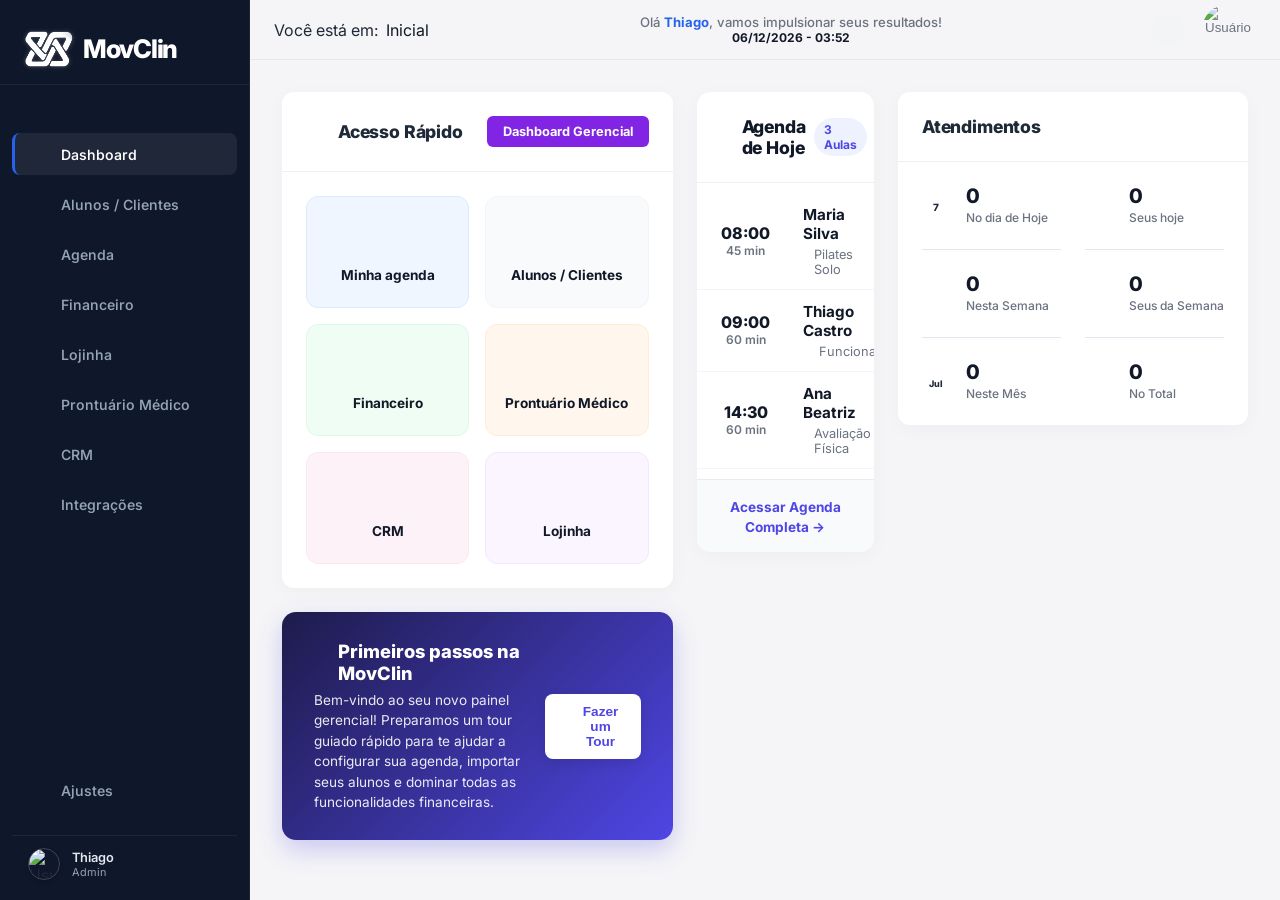
==== commit 2273bcf8: "feat: complete dashboard layout restructure with partners at bottom" ====
--- a/dashboard.html
+++ b/dashboard.html
@@ -482,10 +482,7 @@
                                             <button class="btn-primary"
                                                 style="background:#8224E3; box-shadow:none; border-radius:6px; font-weight:700; padding:8px 16px; font-size:0.8rem;">Dashboard
                                                 Gerencial</button>
-                                            <button class="btn-outline"
-                                                style="border-radius:6px; font-weight:700; padding:8px 16px; font-size:0.8rem;"
-                                                onclick="abrirModalAtalhos()">Editar
-                                                atalhos</button>
+                                            <!-- Botão dashboard mantido -->
                                         </div>
                                     </div>
                                     <div class="acesso-rapido-container">
@@ -521,40 +518,7 @@
                                                 <span>Lojinha</span>
                                             </div>
                                         </div>
-                                        <div class="integracoes-panel">
-                                            <h4
-                                                style="font-size:0.9rem; font-weight:800; color:var(--dark); margin-bottom:1rem;">
-                                                Integrações</h4>
-                                            <div class="integracoes-list">
-                                                <div class="integ-item" id="integ-wellhub"
-                                                    onclick="document.querySelector('[data-target=\'integracao-wellhub\']').click()">
-                                                    <div class="integ-radio"></div> Wellhub
-                                                </div>
-                                                <div class="integ-item" id="integ-instagram"
-                                                    onclick="document.querySelector('[data-target=\'integracao-instagram\']').click()">
-                                                    <div class="integ-radio"></div> Instagram
-                                                </div>
-                                                <div class="integ-item" id="integ-totalpass"
-                                                    onclick="document.querySelector('[data-target=\'integracao-totalpass\']').click()">
-                                                    <div class="integ-radio"></div> TotalPass
-                                                </div>
-                                                <div class="integ-item" id="integ-agendamento">
-                                                    <div class="integ-radio"></div> Agendamento Online
-                                                </div>
-                                                <div class="integ-item" id="integ-moviapay">
-                                                    <div class="integ-radio"></div> MovClin Pay
-                                                </div>
-                                                <div class="integ-item" id="integ-site">
-                                                    <div class="integ-radio"></div> Seu site
-                                                </div>
-                                                <div class="integ-item" id="integ-notas">
-                                                    <div class="integ-radio"></div> Notas Fiscais (NFS-e)
-                                                </div>
-                                                <div class="integ-item" id="integ-nps">
-                                                    <div class="integ-radio"></div> NPS - Pesquisas
-                                                </div>
-                                            </div>
-                                        </div>
+                                        <!-- Integrações Panel removido -->
                                     </div>
                                 </div>
 
@@ -707,41 +671,116 @@
                                 </div>
                             </div>
 
-                            <!-- Direita -->
-                            <div class="dash-col-right" id="container-integracao-instagram">
+                            <!-- Direita: Widget Agenda -->
+                            <div class="dash-col-right">
                                 <div class="card p-0"
-                                    style="overflow:hidden; border:none; box-shadow: 0 4px 20px rgba(0,0,0,0.04); display:flex; flex-direction:column; position:relative; background: #ffffff;">
+                                    style="border:none; box-shadow: 0 4px 20px rgba(0,0,0,0.03); margin-bottom: 2rem; background: white; overflow: hidden; border-radius: 14px;">
+                                    <div class="panel-header"
+                                        style="border-bottom: 1px solid var(--border-soft); padding: 1.5rem; display: flex; justify-content: space-between; align-items: center;">
+                                        <h3
+                                            style="font-size:1.1rem; font-weight:800; display:flex; align-items:center; gap:10px; color: var(--dark); margin:0;">
+                                            <i data-lucide="calendar-clock" style="color:#4F46E5; width:20px;"></i>
+                                            Agenda de Hoje
+                                        </h3>
+                                        <div
+                                            style="font-size:0.75rem; font-weight:700; color:#4F46E5; background:#EEF2FF; padding:4px 10px; border-radius:99px;">
+                                            3 Aulas
+                                        </div>
+                                    </div>
+                                    <div style="display:flex; flex-direction:column; padding: 10px 0;">
+                                        <!-- Aula 1 -->
+                                        <div style="padding: 12px 1.5rem; display:flex; align-items:center; gap: 1rem; border-bottom: 1px solid #F1F5F9; transition: background 0.2s; cursor: pointer;"
+                                            onmouseover="this.style.background='#F8FAFC'"
+                                            onmouseout="this.style.background='transparent'">
+                                            <div
+                                                style="display:flex; flex-direction:column; align-items:center; min-width: 50px;">
+                                                <span
+                                                    style="font-size: 1rem; font-weight: 800; color: var(--dark); line-height:1;">08:00</span>
+                                                <span
+                                                    style="font-size: 0.75rem; font-weight: 600; color: var(--text-muted); margin-top:2px;">45
+                                                    min</span>
+                                            </div>
+                                            <div
+                                                style="width: 4px; height: 35px; background: #10B981; border-radius: 4px;">
+                                            </div>
+                                            <div style="flex:1;">
+                                                <h4
+                                                    style="font-size:0.95rem; font-weight:700; color:var(--dark); margin:0;">
+                                                    Maria Silva</h4>
+                                                <p
+                                                    style="font-size:0.8rem; color:var(--text-muted); margin:4px 0 0 0; display:flex; align-items:center; gap:4px;">
+                                                    <i data-lucide="activity" style="width:12px; color:#10B981;"></i>
+                                                    Pilates Solo</p>
+                                            </div>
+                                            <button class="btn-icon"
+                                                style="background:#F1F5F9; color:#475569; width:30px; height:30px;"><i
+                                                    data-lucide="chevron-right" style="width:14px;"></i></button>
+                                        </div>
+
+                                        <!-- Aula 2 -->
+                                        <div style="padding: 12px 1.5rem; display:flex; align-items:center; gap: 1rem; border-bottom: 1px solid #F1F5F9; transition: background 0.2s; cursor: pointer;"
+                                            onmouseover="this.style.background='#F8FAFC'"
+                                            onmouseout="this.style.background='transparent'">
+                                            <div
+                                                style="display:flex; flex-direction:column; align-items:center; min-width: 50px;">
+                                                <span
+                                                    style="font-size: 1rem; font-weight: 800; color: var(--dark); line-height:1;">09:00</span>
+                                                <span
+                                                    style="font-size: 0.75rem; font-weight: 600; color: var(--text-muted); margin-top:2px;">60
+                                                    min</span>
+                                            </div>
+                                            <div
+                                                style="width: 4px; height: 35px; background: #3B82F6; border-radius: 4px;">
+                                            </div>
+                                            <div style="flex:1;">
+                                                <h4
+                                                    style="font-size:0.95rem; font-weight:700; color:var(--dark); margin:0;">
+                                                    Thiago Castro</h4>
+                                                <p
+                                                    style="font-size:0.8rem; color:var(--text-muted); margin:4px 0 0 0; display:flex; align-items:center; gap:4px;">
+                                                    <i data-lucide="dumbbell" style="width:12px; color:#3B82F6;"></i>
+                                                    Funcional</p>
+                                            </div>
+                                            <button class="btn-icon"
+                                                style="background:#F1F5F9; color:#475569; width:30px; height:30px;"><i
+                                                    data-lucide="chevron-right" style="width:14px;"></i></button>
+                                        </div>
+
+                                        <!-- Aula 3 -->
+                                        <div style="padding: 12px 1.5rem; display:flex; align-items:center; gap: 1rem; border-bottom: 1px solid #F1F5F9; transition: background 0.2s; cursor: pointer;"
+                                            onmouseover="this.style.background='#F8FAFC'"
+                                            onmouseout="this.style.background='transparent'">
+                                            <div
+                                                style="display:flex; flex-direction:column; align-items:center; min-width: 50px;">
+                                                <span
+                                                    style="font-size: 1rem; font-weight: 800; color: var(--dark); line-height:1;">14:30</span>
+                                                <span
+                                                    style="font-size: 0.75rem; font-weight: 600; color: var(--text-muted); margin-top:2px;">60
+                                                    min</span>
+                                            </div>
+                                            <div
+                                                style="width: 4px; height: 35px; background: #8B5CF6; border-radius: 4px;">
+                                            </div>
+                                            <div style="flex:1;">
+                                                <h4
+                                                    style="font-size:0.95rem; font-weight:700; color:var(--dark); margin:0;">
+                                                    Ana Beatriz</h4>
+                                                <p
+                                                    style="font-size:0.8rem; color:var(--text-muted); margin:4px 0 0 0; display:flex; align-items:center; gap:4px;">
+                                                    <i data-lucide="clipboard-list"
+                                                        style="width:12px; color:#8B5CF6;"></i> Avaliação Física</p>
+                                            </div>
+                                            <button class="btn-icon"
+                                                style="background:#F1F5F9; color:#475569; width:30px; height:30px;"><i
+                                                    data-lucide="chevron-right" style="width:14px;"></i></button>
+                                        </div>
+                                    </div>
                                     <div
-                                        style="padding: 1rem 1.5rem; display:flex; justify-content:space-between; align-items:center; border-bottom: 1px solid var(--border-soft);">
-                                        <div style="display:flex; align-items:center; gap:8px;">
-                                            <i data-lucide="instagram"
-                                                style="color:#E1306C; width:18px; height:18px;"></i>
-                                            <span
-                                                style="font-weight:700; font-size:0.95rem; color:#262626; letter-spacing:-0.02em;">Instagram</span>
-                                        </div>
-                                    </div>
-                                    <div
-                                        style="padding:3.5rem 2rem; display:flex; flex-direction:column; align-items:center; justify-content:center; text-align:center;">
-                                        <div
-                                            style="background: rgba(225, 48, 108, 0.1); width:64px; height:64px; border-radius:50%; display:flex; align-items:center; justify-content:center; margin-bottom:1rem;">
-                                            <i data-lucide="instagram"
-                                                style="color:#E1306C; width:32px; height:32px;"></i>
-                                        </div>
-                                        <h4
-                                            style="font-weight:800; color:var(--dark); font-size:1.1rem; margin-bottom:8px;">
-                                            Conecte seu Instagram</h4>
-                                        <p
-                                            style="font-size:0.85rem; color:var(--text-muted); line-height:1.5; margin-bottom:1.5rem;">
-                                            Sincronize sua conta profissional para exibir sua vitrine e ver suas
-                                            métricas diretamente aqui no painel.</p>
-                                        <button class="btn-primary"
-                                            style="background:#0095f6; border:none; width:100%; border-radius:8px; display:flex; align-items:center; justify-content:center; gap:8px; font-weight:700; transition:all 0.2s;"
-                                            onclick="const btn=this; btn.innerHTML='<i data-lucide=\'loader-2\' class=\'spin\' style=\'width:16px;\'></i> Conectando API...'; btn.style.opacity='0.7'; setTimeout(()=>{alert('A integração nativa (OAuth) com a API do Instagram está sendo configurada. Em breve você fará login diretamente aqui!'); btn.innerHTML='Vincular Conta Oficial'; btn.style.opacity='1';}, 1200);">
-                                            Vincular Conta Oficial
-                                        </button>
+                                        style="padding: 1rem 1.5rem; background: #F8FAFC; border-top: 1px solid var(--border-soft); text-align: center;">
                                         <a href="#"
-                                            style="font-size:0.75rem; color:var(--text-muted); margin-top:1.25rem; font-weight:600; text-decoration:underline;">Saber
-                                            mais sobre a integração</a>
+                                            style="font-size: 0.85rem; font-weight: 700; color: #4F46E5; text-decoration: none;"
+                                            onclick="document.querySelector('[data-target=\'agenda\']').click()">Acessar
+                                            Agenda Completa &rarr;</a>
                                     </div>
                                 </div>
                             </div>
@@ -1051,8 +1090,10 @@
                     <div
                         style="display:flex; justify-content:space-between; align-items:flex-end; margin-bottom: 2rem; padding: 0 1.5rem;">
                         <div style="padding-left: 1rem;">
-                            <h3 style="font-size: 1.35rem; font-weight: 700; color: var(--dark); display: flex; align-items: center; gap: 8px;"><i data-lucide="wallet" class="icon-sm"
-                                    style="color: var(--primary);"></i> Fluxo de Caixa</h3>
+                            <h3
+                                style="font-size: 1.35rem; font-weight: 700; color: var(--dark); display: flex; align-items: center; gap: 8px;">
+                                <i data-lucide="wallet" class="icon-sm" style="color: var(--primary);"></i> Fluxo de
+                                Caixa</h3>
                             <p class="text-muted mt-1" style="font-size: 0.9rem;">Visão geral das suas receitas e
                                 despesas do mês atual.</p>
                         </div>
@@ -1584,7 +1625,8 @@
                                             1200</span>
                                         <div
                                             style="display:flex; align-items:center; gap: 4px; color: #64748B; font-size: 0.7rem;">
-                                            <i data-lucide="clock" style="width:12px;"></i> Hoje</div>
+                                            <i data-lucide="clock" style="width:12px;"></i> Hoje
+                                        </div>
                                     </div>
                                 </div>
                                 <div id="lead-2" class="card p-0 kanban-card example-card" data-valor="180"
@@ -1605,7 +1647,8 @@
                                         <span style="font-size: 0.8rem; font-weight: 600; color: #10B981;">R$ 180</span>
                                         <div
                                             style="display:flex; align-items:center; gap: 4px; color: #64748B; font-size: 0.7rem;">
-                                            <i data-lucide="clock" style="width:12px;"></i> 2 dias</div>
+                                            <i data-lucide="clock" style="width:12px;"></i> 2 dias
+                                        </div>
                                     </div>
                                 </div>
                             </div>
@@ -1648,7 +1691,8 @@
                                             2400</span>
                                         <div
                                             style="display:flex; align-items:center; gap: 4px; color: #64748B; font-size: 0.7rem;">
-                                            <i data-lucide="clock" style="width:12px;"></i> Follow-up hoje</div>
+                                            <i data-lucide="clock" style="width:12px;"></i> Follow-up hoje
+                                        </div>
                                     </div>
                                 </div>
                             </div>
@@ -1799,10 +1843,11 @@
                 <!-- Ficha do Aluno / CRM Completo -->
                 <section id="view-ficha-aluno" class="view hidden fade-in"
                     style="background:#F8FAFC; overflow-y: auto; overflow-x: hidden; width: 100%; padding: 0 0 8rem 0; display:flex; flex-direction:column;">
-                    
+
                     <div style="width: 100%;">
                         <!-- Back button only - Alinhado no topo e na foto -->
-                        <div style="display:flex; justify-content:space-between; align-items:center; margin-bottom:1rem; padding-top:0; padding-left: 2rem;">
+                        <div
+                            style="display:flex; justify-content:space-between; align-items:center; margin-bottom:1rem; padding-top:0; padding-left: 2rem;">
                             <button class="btn-icon" id="btn-voltar-alunos"
                                 style="background:transparent; border:none; color:var(--primary); font-size:0.85rem; font-weight:700; cursor:pointer; padding:6px 12px; border-radius:8px; transition:all 0.2s;"
                                 onmouseover="this.style.background='#EFF6FF';"
@@ -1822,219 +1867,240 @@
                                     <div style="position:relative;">
                                         <img src="" id="ficha-aluno-avatar"
                                             style="width:80px; height:80px; border-radius:12px; object-fit:cover; background:#E2E8F0;">
-                                    <div style="position:absolute; bottom:-6px; right:-6px; background:#1E293B; color:white; border-radius:50%; width:24px; height:24px; display:flex; align-items:center; justify-content:center; cursor:pointer;"
-                                        title="Alterar Foto de Perfil" id="btn-troca-foto-cliente">
-                                        <i data-lucide="camera" style="width:12px;"></i>
-                                    </div>
-                                    <input type="file" id="ipt-ficha-upload-foto" accept="image/*"
-                                        style="display:none;">
+                                        <div style="position:absolute; bottom:-6px; right:-6px; background:#1E293B; color:white; border-radius:50%; width:24px; height:24px; display:flex; align-items:center; justify-content:center; cursor:pointer;"
+                                            title="Alterar Foto de Perfil" id="btn-troca-foto-cliente">
+                                            <i data-lucide="camera" style="width:12px;"></i>
+                                        </div>
+                                        <input type="file" id="ipt-ficha-upload-foto" accept="image/*"
+                                            style="display:none;">
+                                    </div>
+                                    <div style="display:flex; flex-direction:column; justify-content:center; gap:2px;">
+                                        <div style="display:flex; align-items:center; gap:8px;">
+                                            <div
+                                                style="width:12px; height:12px; border-radius:50%; background:#38BDF8;">
+                                            </div>
+                                            <h2 id="ficha-aluno-nome"
+                                                style="font-size:1.4rem; font-weight:800; color:var(--dark); margin:0;">
+                                                Carregando...</h2>
+                                        </div>
+                                        <div
+                                            style="font-size:0.8rem; color:var(--text-muted); font-weight:600; display:flex; align-items:center; gap:6px;">
+                                            Matrícula: <input type="text" id="ficha-aluno-id" class="input-base"
+                                                style="width:80px; font-weight:800; color:var(--primary); padding:4px 8px; font-size:0.85rem; border:1px solid #CBD5E1; background:#F8FAFC; border-radius:6px;"
+                                                placeholder="Nº 123"></div>
+                                        <div style="font-size:0.8rem; color:var(--dark); font-weight:500; margin-top:4px;"
+                                            id="ficha-aluno-idade">-- anos</div>
+                                        <div style="font-size:0.8rem; color:var(--dark); font-weight:500;"
+                                            id="ficha-aluno-telefone">(-) ---- - ----</div>
+                                        <div style="font-size:0.8rem; color:var(--text-muted); font-weight:500;">
+                                            Contato/Responsável: <span id="ficha-aluno-resp"
+                                                style="color:var(--dark);">Próprio</span></div>
+                                    </div>
                                 </div>
-                                <div style="display:flex; flex-direction:column; justify-content:center; gap:2px;">
-                                    <div style="display:flex; align-items:center; gap:8px;">
-                                        <div style="width:12px; height:12px; border-radius:50%; background:#38BDF8;">
-                                        </div>
-                                        <h2 id="ficha-aluno-nome"
-                                            style="font-size:1.4rem; font-weight:800; color:var(--dark); margin:0;">
-                                            Carregando...</h2>
-                                    </div>
-                                    <div
-                                        style="font-size:0.8rem; color:var(--text-muted); font-weight:600; display:flex; align-items:center; gap:6px;">
-                                        Matrícula: <input type="text" id="ficha-aluno-id" class="input-base"
-                                            style="width:80px; font-weight:800; color:var(--primary); padding:4px 8px; font-size:0.85rem; border:1px solid #CBD5E1; background:#F8FAFC; border-radius:6px;"
-                                            placeholder="Nº 123"></div>
-                                    <div style="font-size:0.8rem; color:var(--dark); font-weight:500; margin-top:4px;"
-                                        id="ficha-aluno-idade">-- anos</div>
-                                    <div style="font-size:0.8rem; color:var(--dark); font-weight:500;"
-                                        id="ficha-aluno-telefone">(-) ---- - ----</div>
-                                    <div style="font-size:0.8rem; color:var(--text-muted); font-weight:500;">
-                                        Contato/Responsável: <span id="ficha-aluno-resp"
-                                            style="color:var(--dark);">Próprio</span></div>
+
+                                <!-- Coluna Meio: Nivel & Interesses -->
+                                <div style="display:flex; flex-direction:column; gap:12px; min-width:260px;">
+                                    <div>
+                                        <label
+                                            style="font-size:0.7rem; color:var(--text-muted); font-weight:600; margin-bottom:4px; display:block;">Nível</label>
+                                        <select class="input-base"
+                                            style="width:100%; border:none; border-bottom:1px solid #E2E8F0; padding:4px 0; border-radius:0; background:transparent; font-weight:600; font-size:0.9rem;"
+                                            id="ficha-aluno-nivel">
+                                            <option value="Iniciante">Iniciante</option>
+                                            <option value="Intermediário" selected>Intermediário</option>
+                                            <option value="Avançado">Avançado</option>
+                                        </select>
+                                    </div>
+                                    <div>
+                                        <label
+                                            style="font-size:0.7rem; color:var(--text-muted); font-weight:600; margin-bottom:4px; display:block;">Interesses</label>
+                                        <select class="input-base"
+                                            style="width:100%; border:none; border-bottom:1px solid #E2E8F0; padding:4px 0; border-radius:0; background:transparent; font-weight:600; font-size:0.9rem;"
+                                            id="ficha-aluno-interesses">
+                                            <option value="Alongamento" selected>Alongamento ⊗</option>
+                                            <option value="Hipertrofia">Hipertrofia</option>
+                                            <option value="Emagrecimento">Emagrecimento</option>
+                                        </select>
+                                    </div>
                                 </div>
-                            </div>
-
-                            <!-- Coluna Meio: Nivel & Interesses -->
-                            <div style="display:flex; flex-direction:column; gap:12px; min-width:260px;">
+
+                                <!-- Coluna Dir: Ações Rápidas -->
+                                <div style="display:flex; flex-direction:column; gap:12px; justify-content:flex-start;">
+                                    <button class="btn-icon" onclick="window.print();"
+                                        style="display:flex; align-items:center; gap:8px; font-size:0.85rem; font-weight:600; color:#475569; background:transparent; border:none; cursor:pointer;"><i
+                                            data-lucide="printer" style="width:16px;"></i> Imprimir Ficha
+                                        Cadastral</button>
+                                    <button class="btn-icon"
+                                        style="display:flex; align-items:center; gap:8px; font-size:0.85rem; font-weight:600; color:#475569; background:transparent; border:none; cursor:pointer;"
+                                        id="btn-ficha-wpp"
+                                        onclick="if(this.dataset.fone) window.open('https://wa.me/55' + this.dataset.fone.replace(/\\D/g,''), '_blank');"><i
+                                            data-lucide="message-circle" style="width:16px;"></i> Dar boas
+                                        vindas</button>
+                                </div>
+                            </div>
+
+
+
+                            <!-- Ficha de Edição Direta -->
+                            <div style="padding:2rem;">
+                                <!-- Bloco 1: Contato e Pessoal -->
+                                <div
+                                    style="background:#F9FAFB; border-radius:12px; padding:1.5rem; margin-bottom:1.5rem; border:1px solid #E5E7EB;">
+                                    <h4
+                                        style="font-size:0.85rem; text-transform:uppercase; color:var(--text-muted); font-weight:700; margin-bottom:1.25rem; display:flex; align-items:center;">
+                                        <i data-lucide="user" style="width:16px; margin-right:8px;"></i> Dados de
+                                        Contato e
+                                        Pessoal
+                                    </h4>
+                                    <div style="display:grid; grid-template-columns:1fr 1fr; gap:1.2rem;">
+                                        <div>
+                                            <label class="label-sm" style="font-size:0.75rem;">Telefone/WhatsApp</label>
+                                            <input type="text" id="ficha-ipt-telefone" class="input-base"
+                                                placeholder="Ex: (11) 99999-9999">
+                                        </div>
+                                        <div>
+                                            <label class="label-sm" style="font-size:0.75rem;">E-mail</label>
+                                            <input type="email" id="ficha-ipt-email" class="input-base"
+                                                placeholder="Ex: aluno@email.com">
+                                        </div>
+                                        <div>
+                                            <label class="label-sm" style="font-size:0.75rem;">CPF</label>
+                                            <input type="text" id="ficha-ipt-cpf" class="input-base"
+                                                placeholder="Ex: 000.000.000-00">
+                                        </div>
+                                        <div>
+                                            <label class="label-sm" style="font-size:0.75rem;">Data de
+                                                Nascimento</label>
+                                            <input type="date" id="ficha-ipt-nasc" class="input-base">
+                                        </div>
+                                        <div style="grid-column: span 2;">
+                                            <label class="label-sm" style="font-size:0.75rem;">Endereço Completo</label>
+                                            <input type="text" id="ficha-ipt-endereco" class="input-base"
+                                                placeholder="Ex: Rua das Flores, 123">
+                                        </div>
+                                        <div style="grid-column: span 2;">
+                                            <label class="label-sm" style="font-size:0.75rem;">Contato de
+                                                Emergência</label>
+                                            <input type="text" id="ficha-ipt-emergencia" class="input-base"
+                                                placeholder="Ex: (11) 99999-9999">
+                                        </div>
+                                    </div>
+                                </div>
+
+                                <!-- Bloco 2: Assinatura e Financeiro -->
+                                <div
+                                    style="background:#F9FAFB; border-radius:12px; padding:2rem; margin-bottom:2.5rem; border:1px solid #E5E7EB;">
+                                    <h4
+                                        style="font-size:0.85rem; text-transform:uppercase; color:var(--text-muted); font-weight:700; margin-bottom:1.25rem; display:flex; align-items:center;">
+                                        <i data-lucide="credit-card" style="width:16px; margin-right:8px;"></i> Plano e
+                                        Mensalidade
+                                    </h4>
+                                    <div style="display:grid; grid-template-columns:1fr 1fr; gap:1.2rem;">
+                                        <div>
+                                            <label class="label-sm" style="font-size:0.75rem;">Data de Início</label>
+                                            <input type="date" id="ficha-ipt-data-inicio" class="input-base">
+                                        </div>
+                                        <div>
+                                            <label class="label-sm" style="font-size:0.75rem;">Plano /
+                                                Modalidade</label>
+                                            <select id="ficha-ipt-plano" class="input-base">
+                                                <option value="Pilates 1x na semana">Pilates 1x na semana</option>
+                                                <option value="Pilates 2x na semana">Pilates 2x na semana</option>
+                                                <option value="Pilates 3x na semana">Pilates 3x na semana</option>
+                                                <option value="Funcional / Solo">Funcional / Solo</option>
+                                                <option value="Fisioterapia / Reabilitação">Fisioterapia / Reabilitação
+                                                </option>
+                                                <option value="Sessão Avulsa">Sessão Avulsa</option>
+                                                <option value="Aula Experimental">Aula Experimental</option>
+                                                <option value="Customizado">Customizado</option>
+                                            </select>
+                                        </div>
+
+                                        <div>
+                                            <label class="label-sm" style="font-size:0.75rem;">Modalidade de
+                                                Pagamento</label>
+                                            <select id="ficha-ipt-pagamento" class="input-base">
+                                                <option value="Mensal">Mensal</option>
+                                                <option value="Trimestral">Trimestral</option>
+                                                <option value="Semestral">Semestral</option>
+                                                <option value="Anual">Anual</option>
+                                                <option value="Avulso / Pacote">Avulso / Pacote</option>
+                                            </select>
+                                        </div>
+                                        <div>
+                                            <label class="label-sm" style="font-size:0.75rem;">Valor do Plano
+                                                (R$)</label>
+                                            <div style="position:relative;">
+                                                <span
+                                                    style="position:absolute; left:12px; top:50%; transform:translateY(-50%); color:var(--text-muted); font-weight:600;">R$</span>
+                                                <input type="text" id="ficha-ipt-valor" class="input-base"
+                                                    style="padding-left:36px;" placeholder="0,00">
+                                            </div>
+                                        </div>
+
+                                        <div>
+                                            <label class="label-sm" style="font-size:0.75rem;">Dia de vencimento / Data
+                                                base</label>
+                                            <input type="date" id="ficha-ipt-vencimento" class="input-base">
+                                        </div>
+                                        <div>
+                                            <label class="label-sm" style="font-size:0.75rem;">Instrutor
+                                                responsável</label>
+                                            <input type="text" id="ficha-ipt-instrutor" class="input-base"
+                                                placeholder="Nome do Professor">
+                                        </div>
+
+                                        <div style="grid-column: span 2;">
+                                            <label class="label-sm" style="font-size:0.75rem;">Status Atual</label>
+                                            <select id="ficha-ipt-status" class="input-base">
+                                                <option value="Ativo">🟢 Ativo e Cursando</option>
+                                                <option value="Em Débito">⚠️ Em Débito / Pendência</option>
+                                                <option value="Em Férias">🏖️ Trancado / Férias</option>
+                                                <option value="Inativo">🔴 Inativo / Cancelou</option>
+                                                <option value="Avaliação">📝 Fase de Avaliação</option>
+                                            </select>
+                                        </div>
+                                    </div>
+                                </div>
+
+                                <!-- Bloco 3: Saúde e Observações -->
                                 <div>
-                                    <label
-                                        style="font-size:0.7rem; color:var(--text-muted); font-weight:600; margin-bottom:4px; display:block;">Nível</label>
-                                    <select class="input-base"
-                                        style="width:100%; border:none; border-bottom:1px solid #E2E8F0; padding:4px 0; border-radius:0; background:transparent; font-weight:600; font-size:0.9rem;"
-                                        id="ficha-aluno-nivel">
-                                        <option value="Iniciante">Iniciante</option>
-                                        <option value="Intermediário" selected>Intermediário</option>
-                                        <option value="Avançado">Avançado</option>
-                                    </select>
+                                    <label class="label-sm"
+                                        style="font-size:0.75rem; color:var(--text-muted);">Observações
+                                        de Saúde e Anamnese</label>
+                                    <textarea id="ficha-ipt-saude" class="input-base"
+                                        style="resize:vertical; min-height:60px;"
+                                        placeholder="Ex: Histórico de lesão, dores articulares..."></textarea>
                                 </div>
-                                <div>
-                                    <label
-                                        style="font-size:0.7rem; color:var(--text-muted); font-weight:600; margin-bottom:4px; display:block;">Interesses</label>
-                                    <select class="input-base"
-                                        style="width:100%; border:none; border-bottom:1px solid #E2E8F0; padding:4px 0; border-radius:0; background:transparent; font-weight:600; font-size:0.9rem;"
-                                        id="ficha-aluno-interesses">
-                                        <option value="Alongamento" selected>Alongamento ⊗</option>
-                                        <option value="Hipertrofia">Hipertrofia</option>
-                                        <option value="Emagrecimento">Emagrecimento</option>
-                                    </select>
+
+                                <!-- Bloco 4: Prontuário e Evoluções -->
+                                <div style="margin-top:1.5rem; border-top:1px dashed #E2E8F0; padding-top:1.5rem;">
+                                    <label class="label-sm"
+                                        style="font-size:0.8rem; color:var(--primary); display:flex; align-items:center; gap:6px; font-weight:700; text-transform:uppercase;"><i
+                                            data-lucide="activity" style="width:16px;"></i> Evolução Diária / Prontuário
+                                        de
+                                        Sessões</label>
+                                    <p style="font-size:0.75rem; color:var(--text-muted); margin-bottom:8px;">Registre
+                                        aqui
+                                        a evolução passo a passo dos treinos/fisioterapia do seu paciente.</p>
+                                    <textarea id="ficha-ipt-evolucoes" class="input-base"
+                                        style="resize:vertical; min-height:180px; background:#F8FAFC; border:1px solid #E2E8F0; line-height: 1.5; padding: 12px;"
+                                        placeholder="Ex:&#10;09/07 - Paciente relata diminuição da dor. Fizemos liberação miofascial...&#10;11/07 - Foco em estabilização pélvica..."></textarea>
                                 </div>
-                            </div>
-
-                            <!-- Coluna Dir: Ações Rápidas -->
-                            <div style="display:flex; flex-direction:column; gap:12px; justify-content:flex-start;">
-                                <button class="btn-icon" onclick="window.print();"
-                                    style="display:flex; align-items:center; gap:8px; font-size:0.85rem; font-weight:600; color:#475569; background:transparent; border:none; cursor:pointer;"><i
-                                        data-lucide="printer" style="width:16px;"></i> Imprimir Ficha Cadastral</button>
-                                <button class="btn-icon"
-                                    style="display:flex; align-items:center; gap:8px; font-size:0.85rem; font-weight:600; color:#475569; background:transparent; border:none; cursor:pointer;"
-                                    id="btn-ficha-wpp"
-                                    onclick="if(this.dataset.fone) window.open('https://wa.me/55' + this.dataset.fone.replace(/\\D/g,''), '_blank');"><i
-                                        data-lucide="message-circle" style="width:16px;"></i> Dar boas vindas</button>
-                            </div>
-                        </div>
-
-
-
-                        <!-- Ficha de Edição Direta -->
-                        <div style="padding:2rem;">
-                            <!-- Bloco 1: Contato e Pessoal -->
-                            <div
-                                style="background:#F9FAFB; border-radius:12px; padding:1.5rem; margin-bottom:1.5rem; border:1px solid #E5E7EB;">
-                                <h4
-                                    style="font-size:0.85rem; text-transform:uppercase; color:var(--text-muted); font-weight:700; margin-bottom:1.25rem; display:flex; align-items:center;">
-                                    <i data-lucide="user" style="width:16px; margin-right:8px;"></i> Dados de Contato e
-                                    Pessoal</h4>
-                                <div style="display:grid; grid-template-columns:1fr 1fr; gap:1.2rem;">
-                                    <div>
-                                        <label class="label-sm" style="font-size:0.75rem;">Telefone/WhatsApp</label>
-                                        <input type="text" id="ficha-ipt-telefone" class="input-base"
-                                            placeholder="Ex: (11) 99999-9999">
-                                    </div>
-                                    <div>
-                                        <label class="label-sm" style="font-size:0.75rem;">E-mail</label>
-                                        <input type="email" id="ficha-ipt-email" class="input-base"
-                                            placeholder="Ex: aluno@email.com">
-                                    </div>
-                                    <div>
-                                        <label class="label-sm" style="font-size:0.75rem;">CPF</label>
-                                        <input type="text" id="ficha-ipt-cpf" class="input-base"
-                                            placeholder="Ex: 000.000.000-00">
-                                    </div>
-                                    <div>
-                                        <label class="label-sm" style="font-size:0.75rem;">Data de Nascimento</label>
-                                        <input type="date" id="ficha-ipt-nasc" class="input-base">
-                                    </div>
-                                    <div style="grid-column: span 2;">
-                                        <label class="label-sm" style="font-size:0.75rem;">Endereço Completo</label>
-                                        <input type="text" id="ficha-ipt-endereco" class="input-base"
-                                            placeholder="Ex: Rua das Flores, 123">
-                                    </div>
-                                    <div style="grid-column: span 2;">
-                                        <label class="label-sm" style="font-size:0.75rem;">Contato de Emergência</label>
-                                        <input type="text" id="ficha-ipt-emergencia" class="input-base"
-                                            placeholder="Ex: (11) 99999-9999">
-                                    </div>
+
+                                <!-- Ação de Salvamento Rápido -->
+                                <div style="display:flex; justify-content:flex-end; gap:12px; margin-top:2rem;">
+                                    <div id="ficha-feedback-save"
+                                        style="color:#10B981; font-weight:600; font-size:0.9rem; align-items:center; gap:6px; display:none;">
+                                        <i data-lucide="check-circle" style="width:16px;"></i> Salvo!
+                                    </div>
+                                    <button class="btn-primary" id="btn-ficha-salvar-dados"
+                                        style="display:flex; align-items:center; gap:8px; padding:0 24px; font-weight:700;"><i
+                                            data-lucide="save" style="width:16px;"></i> Salvar Alterações</button>
                                 </div>
                             </div>
 
-                            <!-- Bloco 2: Assinatura e Financeiro -->
-                            <div
-                                style="background:#F9FAFB; border-radius:12px; padding:2rem; margin-bottom:2.5rem; border:1px solid #E5E7EB;">
-                                <h4
-                                    style="font-size:0.85rem; text-transform:uppercase; color:var(--text-muted); font-weight:700; margin-bottom:1.25rem; display:flex; align-items:center;">
-                                    <i data-lucide="credit-card" style="width:16px; margin-right:8px;"></i> Plano e
-                                    Mensalidade</h4>
-                                <div style="display:grid; grid-template-columns:1fr 1fr; gap:1.2rem;">
-                                    <div>
-                                        <label class="label-sm" style="font-size:0.75rem;">Data de Início</label>
-                                        <input type="date" id="ficha-ipt-data-inicio" class="input-base">
-                                    </div>
-                                    <div>
-                                        <label class="label-sm" style="font-size:0.75rem;">Plano / Modalidade</label>
-                                        <select id="ficha-ipt-plano" class="input-base">
-                                            <option value="Pilates 1x na semana">Pilates 1x na semana</option>
-                                            <option value="Pilates 2x na semana">Pilates 2x na semana</option>
-                                            <option value="Pilates 3x na semana">Pilates 3x na semana</option>
-                                            <option value="Funcional / Solo">Funcional / Solo</option>
-                                            <option value="Fisioterapia / Reabilitação">Fisioterapia / Reabilitação</option>
-                                            <option value="Sessão Avulsa">Sessão Avulsa</option>
-                                            <option value="Aula Experimental">Aula Experimental</option>
-                                            <option value="Customizado">Customizado</option>
-                                        </select>
-                                    </div>
-
-                                    <div>
-                                        <label class="label-sm" style="font-size:0.75rem;">Modalidade de Pagamento</label>
-                                        <select id="ficha-ipt-pagamento" class="input-base">
-                                            <option value="Mensal">Mensal</option>
-                                            <option value="Trimestral">Trimestral</option>
-                                            <option value="Semestral">Semestral</option>
-                                            <option value="Anual">Anual</option>
-                                            <option value="Avulso / Pacote">Avulso / Pacote</option>
-                                        </select>
-                                    </div>
-                                    <div>
-                                        <label class="label-sm" style="font-size:0.75rem;">Valor do Plano (R$)</label>
-                                        <div style="position:relative;">
-                                            <span style="position:absolute; left:12px; top:50%; transform:translateY(-50%); color:var(--text-muted); font-weight:600;">R$</span>
-                                            <input type="text" id="ficha-ipt-valor" class="input-base" style="padding-left:36px;" placeholder="0,00">
-                                        </div>
-                                    </div>
-
-                                    <div>
-                                        <label class="label-sm" style="font-size:0.75rem;">Dia de vencimento / Data base</label>
-                                        <input type="date" id="ficha-ipt-vencimento" class="input-base">
-                                    </div>
-                                    <div>
-                                        <label class="label-sm" style="font-size:0.75rem;">Instrutor responsável</label>
-                                        <input type="text" id="ficha-ipt-instrutor" class="input-base" placeholder="Nome do Professor">
-                                    </div>
-
-                                    <div style="grid-column: span 2;">
-                                        <label class="label-sm" style="font-size:0.75rem;">Status Atual</label>
-                                        <select id="ficha-ipt-status" class="input-base">
-                                            <option value="Ativo">🟢 Ativo e Cursando</option>
-                                            <option value="Em Débito">⚠️ Em Débito / Pendência</option>
-                                            <option value="Em Férias">🏖️ Trancado / Férias</option>
-                                            <option value="Inativo">🔴 Inativo / Cancelou</option>
-                                            <option value="Avaliação">📝 Fase de Avaliação</option>
-                                        </select>
-                                    </div>
-                                </div>
-                            </div>
-
-                            <!-- Bloco 3: Saúde e Observações -->
-                            <div>
-                                <label class="label-sm" style="font-size:0.75rem; color:var(--text-muted);">Observações
-                                    de Saúde e Anamnese</label>
-                                <textarea id="ficha-ipt-saude" class="input-base"
-                                    style="resize:vertical; min-height:60px;"
-                                    placeholder="Ex: Histórico de lesão, dores articulares..."></textarea>
-                            </div>
-
-                            <!-- Bloco 4: Prontuário e Evoluções -->
-                            <div style="margin-top:1.5rem; border-top:1px dashed #E2E8F0; padding-top:1.5rem;">
-                                <label class="label-sm"
-                                    style="font-size:0.8rem; color:var(--primary); display:flex; align-items:center; gap:6px; font-weight:700; text-transform:uppercase;"><i
-                                        data-lucide="activity" style="width:16px;"></i> Evolução Diária / Prontuário de
-                                    Sessões</label>
-                                <p style="font-size:0.75rem; color:var(--text-muted); margin-bottom:8px;">Registre aqui
-                                    a evolução passo a passo dos treinos/fisioterapia do seu paciente.</p>
-                                <textarea id="ficha-ipt-evolucoes" class="input-base"
-                                    style="resize:vertical; min-height:180px; background:#F8FAFC; border:1px solid #E2E8F0; line-height: 1.5; padding: 12px;"
-                                    placeholder="Ex:&#10;09/07 - Paciente relata diminuição da dor. Fizemos liberação miofascial...&#10;11/07 - Foco em estabilização pélvica..."></textarea>
-                            </div>
-
-                            <!-- Ação de Salvamento Rápido -->
-                            <div style="display:flex; justify-content:flex-end; gap:12px; margin-top:2rem;">
-                                <div id="ficha-feedback-save"
-                                    style="color:#10B981; font-weight:600; font-size:0.9rem; align-items:center; gap:6px; display:none;">
-                                    <i data-lucide="check-circle" style="width:16px;"></i> Salvo!</div>
-                                <button class="btn-primary" id="btn-ficha-salvar-dados"
-                                    style="display:flex; align-items:center; gap:8px; padding:0 24px; font-weight:700;"><i
-                                        data-lucide="save" style="width:16px;"></i> Salvar Alterações</button>
-                            </div>
-                        </div>
-
-                    </div>
+                        </div>
                 </section>
 
                 <!-- Visão Integração Wellhub -->
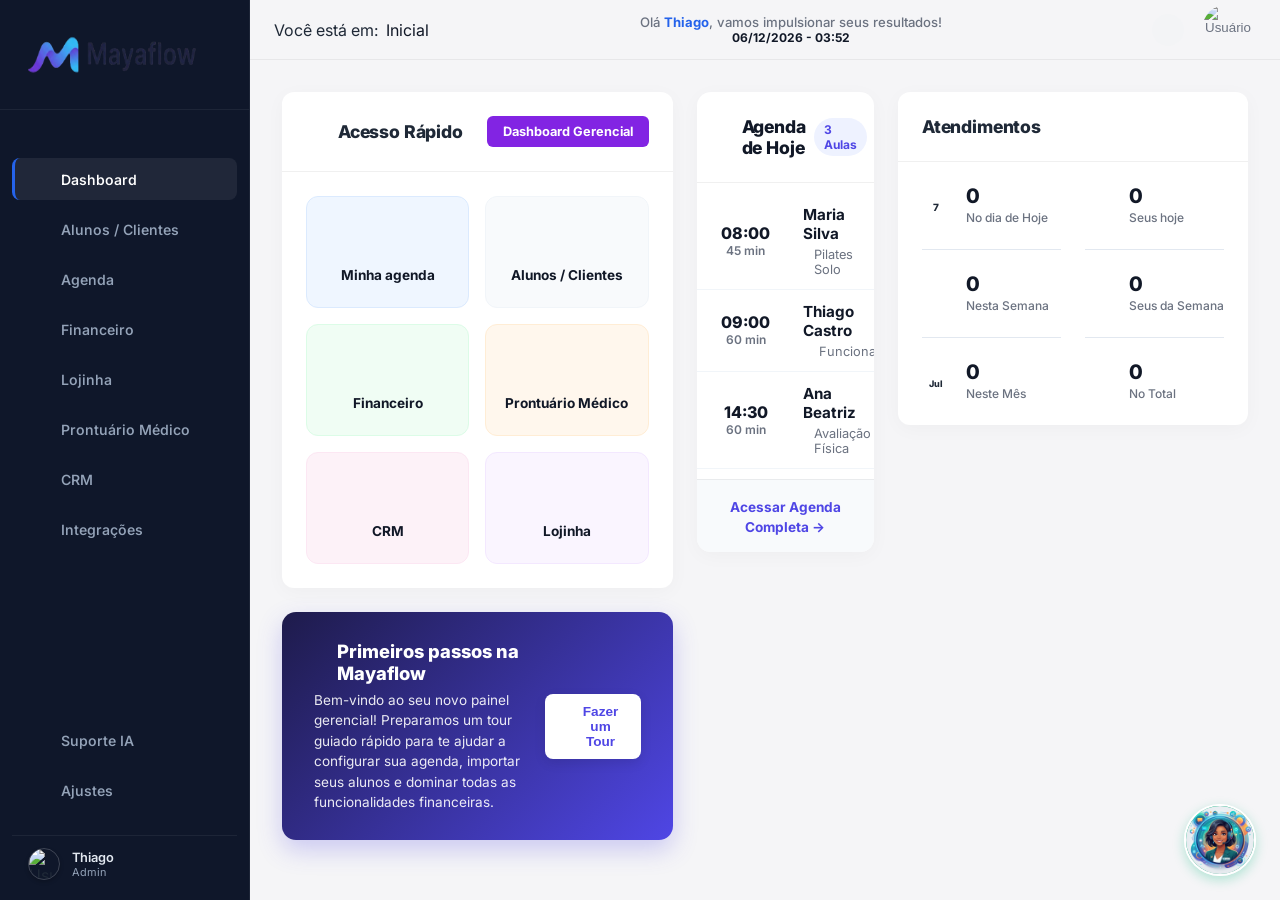
==== commit 556c9ecf: "update: rebranding da plataforma para Mayaflow, atualizacao de logotipo e refinamento nas paginas" ====
--- a/dashboard.html
+++ b/dashboard.html
@@ -4,7 +4,7 @@
 <head>
     <meta charset="UTF-8">
     <meta name="viewport" content="width=device-width, initial-scale=1.0">
-    <title>MovClin - Workspace</title>
+    <title>Mayaflow - Workspace</title>
     <link href="https://fonts.googleapis.com/css2?family=Inter:wght@400;500;600;700&display=swap" rel="stylesheet">
     <link rel="stylesheet" href="styles.css">
     <script src="https://unpkg.com/lucide@latest"></script>
@@ -19,15 +19,11 @@
             <!-- Sidebar Fixed (Área Estática Larga) -->
             <aside class="sidebar-fixed">
                 <!-- Header da Sidebar com Logotipo estilo AGENDA+ -->
-                <div class="sidebar-brand-header" style="height: 85px; align-items: flex-end; padding-bottom: 12px;">
-                    <div style="display:flex; align-items:center; gap: 8px;">
-                        <div
-                            style="width: 58px; height: 46px; overflow: hidden; display: flex; align-items: center; justify-content: flex-start;">
-                            <img src="logo-movia.png" alt="MovClin Icon"
-                                style="height: 46px; width: auto; max-width: none; display: block; filter: invert(1) grayscale(1) brightness(2); mix-blend-mode: screen;">
-                        </div>
-                        <span
-                            style="font-size: 1.6rem; font-weight: 800; color: white; letter-spacing: -0.05em; line-height: 1; margin-left: -3px;">MovClin</span>
+                <div class="sidebar-brand-header"
+                    style="height: 110px; align-items: center; padding-bottom: 8px; padding-top: 8px;">
+                    <div style="display:flex; align-items:center; gap: 8px; flex:1;">
+                        <img src="logo-Mayaflow.png" alt="Mayaflow"
+                            style="height: 140px; width: auto; max-width: 100%; display: block; background: transparent;">
                     </div>
                     <button class="btn-icon" style="color: #94A3B8; margin-bottom: 2px;"><i data-lucide="menu"
                             style="width:18px; height:18px;"></i></button>
@@ -66,9 +62,17 @@
                                 Wellhub
                             </a>
                             <a href="#" class="nav-dropdown-item nav-item" data-target="integracao-instagram">
-                                <span
-                                    style="display:inline-block; width:6px; height:6px; border-radius:50%; background:#94A3B8; margin-right:6px;"></span>
-                                Instagram
+                                <div
+                                    style="display:flex; justify-content:space-between; align-items:center; width:100%;">
+                                    <span>
+                                        <span
+                                            style="display:inline-block; width:6px; height:6px; border-radius:50%; background:#94A3B8; margin-right:6px;"></span>
+                                        Instagram
+                                    </span>
+                                    <span
+                                        style="background:rgba(245,158,11,0.15); color:#D97706; font-size:9px; padding:3px 6px; border-radius:99px; font-weight:700; letter-spacing:0.02em;">Em
+                                        const.</span>
+                                </div>
                             </a>
                             <a href="#" class="nav-dropdown-item nav-item" data-target="integracao-totalpass">
                                 <span
@@ -80,6 +84,9 @@
                 </nav>
 
                 <div class="nav-list mt-auto mb-4" style="margin-top:auto; margin-bottom: 0.5rem; width:100%;">
+                    <a href="#" class="nav-item" data-target="suporte" title="Suporte IA"><i data-lucide="help-circle"
+                            class="icon-suporte" style="color: #10B981;"></i> <span class="nav-label">Suporte
+                            IA</span></a>
                     <a href="#" class="nav-item" data-target="ajustes" title="Configurações"><i data-lucide="settings"
                             class="icon-ajustes"></i> <span class="nav-label">Ajustes</span></a>
                     <div class="avatar-container-fixed"
@@ -530,7 +537,7 @@
                                         <h3
                                             style="font-size:1.15rem; font-weight:800; margin-bottom:6px; display:flex; align-items:center; gap:8px;">
                                             <i data-lucide="compass" style="width:20px;"></i> Primeiros passos na
-                                            MovClin
+                                            Mayaflow
                                         </h3>
                                         <p style="font-size:0.85rem; opacity:0.9; line-height: 1.5; max-width: 500px;">
                                             Bem-vindo ao seu novo painel gerencial! Preparamos um tour guiado rápido
@@ -541,7 +548,7 @@
                                     <div style="z-index: 2;">
                                         <button id="btn-start-tour"
                                             style="background:white; color:#4F46E5; padding:10px 18px; border-radius:8px; font-weight:800; font-size:0.85rem; border:none; cursor:pointer; box-shadow: 0 4px 12px rgba(0,0,0,0.1); display:flex; align-items:center; gap:8px;"
-                                            onclick="iniciarTourMovClin()">
+                                            onclick="iniciarTourMayaflow()">
                                             <i data-lucide="play" style="width:16px;"></i> Fazer um Tour
                                         </button>
                                     </div>
@@ -553,7 +560,7 @@
                                         <h3
                                             style="font-size:1.2rem; font-weight:800; color:var(--dark); display:flex; align-items:center; gap:8px;">
                                             <i data-lucide="youtube" style="color:#EF4444; width:22px;"></i> Aprenda com
-                                            a MovClin
+                                            a Mayaflow
                                         </h3>
                                         <button
                                             style="background:transparent; border:none; color:#4F46E5; font-size:0.85rem; font-weight:700; cursor:pointer;"
@@ -710,7 +717,8 @@
                                                 <p
                                                     style="font-size:0.8rem; color:var(--text-muted); margin:4px 0 0 0; display:flex; align-items:center; gap:4px;">
                                                     <i data-lucide="activity" style="width:12px; color:#10B981;"></i>
-                                                    Pilates Solo</p>
+                                                    Pilates Solo
+                                                </p>
                                             </div>
                                             <button class="btn-icon"
                                                 style="background:#F1F5F9; color:#475569; width:30px; height:30px;"><i
@@ -739,7 +747,8 @@
                                                 <p
                                                     style="font-size:0.8rem; color:var(--text-muted); margin:4px 0 0 0; display:flex; align-items:center; gap:4px;">
                                                     <i data-lucide="dumbbell" style="width:12px; color:#3B82F6;"></i>
-                                                    Funcional</p>
+                                                    Funcional
+                                                </p>
                                             </div>
                                             <button class="btn-icon"
                                                 style="background:#F1F5F9; color:#475569; width:30px; height:30px;"><i
@@ -768,7 +777,8 @@
                                                 <p
                                                     style="font-size:0.8rem; color:var(--text-muted); margin:4px 0 0 0; display:flex; align-items:center; gap:4px;">
                                                     <i data-lucide="clipboard-list"
-                                                        style="width:12px; color:#8B5CF6;"></i> Avaliação Física</p>
+                                                        style="width:12px; color:#8B5CF6;"></i> Avaliação Física
+                                                </p>
                                             </div>
                                             <button class="btn-icon"
                                                 style="background:#F1F5F9; color:#475569; width:30px; height:30px;"><i
@@ -1041,165 +1051,1598 @@
 
                 <!-- Visão Lojinha -->
                 <section id="view-loja" class="view hidden fade-in"
-                    style="height: calc(100vh - 100px); display: flex; flex-direction: column;">
-                    <div class="card p-0"
-                        style="flex: 1; display: flex; flex-direction: column; overflow: hidden; border:none; box-shadow: 0 4px 6px -1px rgba(0,0,0,0.05), 0 2px 4px -1px rgba(0,0,0,0.03);">
-                        <!-- Cabeçalho -->
-                        <div class="panel-header"
-                            style="display: flex; justify-content: space-between; align-items: center; padding: 1.5rem 2rem; border-bottom: 1px solid var(--border-soft);">
-                            <div style="display:flex; align-items:center;">
-                                <h3 style="font-size: 1.25rem; font-weight:700; margin:0;"><i data-lucide="store"
-                                        style="color:var(--primary); margin-right:8px; width:22px;"></i> Vitrine de
-                                    Produtos</h3>
-                            </div>
-                            <div style="display: flex; gap: 1rem; align-items: center;">
-                                <div class="search-command-modern" style="margin:0;">
-                                    <i data-lucide="search" style="width: 14px; height: 14px; color:#6B7280;"></i>
-                                    <input type="text" id="store-search" placeholder="Buscar produto..."
-                                        style="width: 200px;">
-                                </div>
-                                <button class="btn-primary" id="btn-novo-produto"
-                                    style="height: 38px; padding: 0 1.25rem; border-radius: 99px; font-weight:600;"><i
-                                        data-lucide="plus" style="margin-right:6px; width:16px;"></i> Novo</button>
-                            </div>
-                        </div>
-
-                        <!-- Grid de Produtos -->
-                        <div class="custom-scrollbar"
-                            style="padding: 2rem; background: var(--bg-body); flex: 1; overflow-y: auto;">
-                            <div class="grid-produtos" id="store-grid"
-                                style="display: grid; grid-template-columns: repeat(auto-fill, minmax(220px, 1fr)); gap: 1.5rem;">
-                                <!-- Celulas geradas via JS entrarão aqui -->
-                            </div>
-                            <div id="empty-state-loja" style="text-align:center; padding: 4rem 2rem;">
-                                <i data-lucide="store"
-                                    style="width:48px; height:48px; opacity:0.15; color:var(--dark); margin: 0 auto 1rem auto; display:block;"></i>
-                                <h3 style="color:var(--dark); font-weight:600;">Sua vitrine está vazia</h3>
-                                <p style="font-size:0.85rem; color:var(--text-muted);">Adicione camisetas, meias ou
-                                    produtos para vender.</p>
-                            </div>
-                        </div>
-                    </div>
-                </section>
-
-                <!-- Visão Financeiro -->
-                <section id="view-financeiro" class="view hidden fade-in"
-                    style="overflow-y: auto; overflow-x: hidden; padding-bottom: 8rem; height: 100%; display: flex; flex-direction: column;">
-
-                    <!-- Top header -->
-                    <div
-                        style="display:flex; justify-content:space-between; align-items:flex-end; margin-bottom: 2rem; padding: 0 1.5rem;">
-                        <div style="padding-left: 1rem;">
-                            <h3
-                                style="font-size: 1.35rem; font-weight: 700; color: var(--dark); display: flex; align-items: center; gap: 8px;">
-                                <i data-lucide="wallet" class="icon-sm" style="color: var(--primary);"></i> Fluxo de
-                                Caixa</h3>
-                            <p class="text-muted mt-1" style="font-size: 0.9rem;">Visão geral das suas receitas e
-                                despesas do mês atual.</p>
-                        </div>
-                        <div style="display:flex; gap:12px;">
-                            <button class="btn-primary" id="btn-nova-despesa"
-                                style="border-radius:99px; font-size:0.85rem; padding: 0.5rem 1rem; background:#EF4444; color:#FFF; border:none; font-weight:600;"
-                                onclick="openFinSlide('despesa')"><i data-lucide="arrow-down-circle"
-                                    style="width:14px; margin-right:4px;"></i> Nova Saída</button>
-                            <button class="btn-primary" id="btn-nova-receita"
-                                style="border-radius:99px; font-size:0.85rem; padding: 0.5rem 1rem; background:#10B981; color:#FFF; border:none; font-weight:600;"
-                                onclick="openFinSlide('receita')"><i data-lucide="arrow-up-circle"
-                                    style="width:14px; margin-right:4px;"></i> Nova Entrada</button>
-                        </div>
-                    </div>
-
-                    <!-- KPI Financeiro -->
-                    <div class="kpi-grid" style="grid-template-columns: repeat(3, 1fr); margin-bottom: 2rem;">
-                        <div class="card kpi-card" style="padding:1.5rem;">
-                            <div class="kpi-icon bg-green"><i data-lucide="trending-up"></i></div>
-                            <div class="kpi-info" style="margin-top:1rem;">
-                                <span class="kpi-label">Entradas (Mês)</span>
-                                <span class="kpi-value" id="kpi-fin-entradas"
-                                    style="font-size: 1.5rem; color:#10B981;">R$ 0,00</span>
-                            </div>
-                        </div>
-                        <div class="card kpi-card" style="padding:1.5rem;">
-                            <div class="kpi-icon bg-red"><i data-lucide="trending-down"></i></div>
-                            <div class="kpi-info" style="margin-top:1rem;">
-                                <span class="kpi-label">Saídas (Mês)</span>
-                                <span class="kpi-value" id="kpi-fin-saidas" style="font-size: 1.5rem; color:#EF4444;">R$
-                                    0,00</span>
-                            </div>
-                        </div>
-                        <div class="card kpi-card" style="padding:1.5rem; background:#111827; border:none;">
-                            <div class="kpi-icon" style="background:#1F2937; color:#38BDF8;"><i
-                                    data-lucide="banknote"></i></div>
-                            <div class="kpi-info" style="margin-top:1rem;">
-                                <span class="kpi-label" style="color:#9CA3AF;">Saldo Líquido Estimado</span>
-                                <span class="kpi-value" id="kpi-fin-saldo" style="font-size: 1.5rem; color:#ffffff;">R$
-                                    0,00</span>
-                            </div>
-                        </div>
-                    </div>
-
-                    <!-- Tabela de Movimentações -->
-                    <div class="card p-0" style="padding: 0; min-height: 400px;">
-                        <div class="panel-header"
-                            style="padding: 1.5rem 2rem; border-bottom: 1px solid var(--border-soft);">
-                            <h4 style="font-size: 1rem; font-weight:600; color:var(--dark);">Extrato Detalhado</h4>
-                            <div class="search-command-modern" style="width: 250px; height: 34px;">
-                                <i data-lucide="search" style="width: 14px; height: 14px; color:#6B7280;"></i>
-                                <input type="text" placeholder="Buscar transação...">
-                            </div>
-                        </div>
-                        <div style="overflow-x: auto;">
-                            <table style="width: 100%; border-collapse: collapse; min-width: 900px;"
-                                id="table-financeiro">
+                    style="height: 100%; display: flex; flex-direction: column; overflow-y: auto;">
+                    <style>
+                        /* ===== LOJA STYLES (from reference) ===== */
+                        #view-loja {
+                            --card: #FFFFFF;
+                            --navy: #0B1220;
+                            --purple: #7C3AED;
+                            --purple-light: #F1EBFC;
+                            --blue: #2563EB;
+                            --blue-light: #EAF1FE;
+                            --green: #16A34A;
+                            --green-light: #E9F9EE;
+                            --red: #E11D48;
+                            --red-light: #FDECEC;
+                            --amber: #D97706;
+                            --amber-light: #FEF3C7;
+                            --muted: #6B7280;
+                            --border: #E7EAF0;
+                            --radius: 14px;
+                        }
+
+                        #view-loja .page-header {
+                            display: flex;
+                            align-items: flex-start;
+                            justify-content: space-between;
+                            gap: 20px;
+                            margin-bottom: 20px;
+                            padding: 20px 30px 0 30px;
+                        }
+
+                        #view-loja .page-title-wrap h1 {
+                            font-family: 'Manrope', sans-serif;
+                            font-size: 24px;
+                            font-weight: 800;
+                            display: flex;
+                            align-items: center;
+                            gap: 10px;
+                            margin: 0;
+                        }
+
+                        #view-loja .title-icon-badge {
+                            width: 32px;
+                            height: 32px;
+                            border-radius: 10px;
+                            background: linear-gradient(135deg, var(--purple), var(--blue));
+                            display: flex;
+                            align-items: center;
+                            justify-content: center;
+                            font-size: 16px;
+                            color: white;
+                        }
+
+                        #view-loja .page-title-wrap p {
+                            color: var(--muted);
+                            font-size: 13.5px;
+                            margin-top: 3px;
+                            margin-left: 42px;
+                        }
+
+                        #view-loja .header-actions {
+                            display: flex;
+                            gap: 10px;
+                            flex-shrink: 0;
+                            align-items: center;
+                        }
+
+                        #view-loja .search-input {
+                            border: 1px solid var(--border);
+                            border-radius: 10px;
+                            padding: 10px 14px;
+                            font-size: 13px;
+                            font-family: inherit;
+                            width: 230px;
+                            background: #fff;
+                            outline: none;
+                        }
+
+                        #view-loja .search-input:focus {
+                            border-color: var(--purple);
+                        }
+
+                        /* TABS */
+                        #view-loja .tabs {
+                            display: flex;
+                            border-bottom: 1px solid var(--border);
+                            margin-bottom: 22px;
+                            gap: 4px;
+                            padding: 0 30px;
+                        }
+
+                        #view-loja .tab-btn {
+                            background: none;
+                            border: none;
+                            cursor: pointer;
+                            padding: 11px 4px;
+                            margin-right: 22px;
+                            font-size: 14px;
+                            font-weight: 600;
+                            color: var(--muted);
+                            border-bottom: 3px solid transparent;
+                            transition: .15s;
+                        }
+
+                        #view-loja .tab-btn:hover {
+                            color: var(--text);
+                        }
+
+                        #view-loja .tab-btn.active {
+                            color: var(--purple);
+                            border-image: linear-gradient(90deg, var(--purple), var(--blue)) 1;
+                            border-bottom-width: 3px;
+                            border-bottom-style: solid;
+                        }
+
+                        #view-loja .tab-panel {
+                            display: none;
+                            padding: 0 30px 40px 30px;
+                        }
+
+                        #view-loja .tab-panel.active {
+                            display: block;
+                        }
+
+                        /* HERO SUMMARY */
+                        #view-loja .hero-grid {
+                            display: grid;
+                            grid-template-columns: repeat(4, 1fr);
+                            gap: 14px;
+                            margin-bottom: 22px;
+                        }
+
+                        #view-loja .hero-card {
+                            background: var(--card);
+                            border-radius: var(--radius);
+                            padding: 18px 20px;
+                            border: 1px solid var(--border);
+                            position: relative;
+                            overflow: hidden;
+                        }
+
+                        #view-loja .hero-card::before {
+                            content: "";
+                            position: absolute;
+                            top: 0;
+                            left: 0;
+                            right: 0;
+                            height: 4px;
+                        }
+
+                        #view-loja .hero-card.c-purple::before {
+                            background: linear-gradient(90deg, #A855F7, #7C3AED);
+                        }
+
+                        #view-loja .hero-card.c-green::before {
+                            background: linear-gradient(90deg, #22C55E, #16A34A);
+                        }
+
+                        #view-loja .hero-card.c-amber::before {
+                            background: linear-gradient(90deg, #F59E0B, #D97706);
+                        }
+
+                        #view-loja .hero-card.c-red::before {
+                            background: linear-gradient(90deg, #F43F5E, #E11D48);
+                        }
+
+                        #view-loja .hero-icon {
+                            width: 34px;
+                            height: 34px;
+                            border-radius: 10px;
+                            display: flex;
+                            align-items: center;
+                            justify-content: center;
+                            margin-bottom: 10px;
+                            font-size: 16px;
+                        }
+
+                        #view-loja .i-purple {
+                            background: var(--purple-light);
+                            color: var(--purple);
+                        }
+
+                        #view-loja .i-green {
+                            background: var(--green-light);
+                            color: var(--green);
+                        }
+
+                        #view-loja .i-amber {
+                            background: var(--amber-light);
+                            color: var(--amber);
+                        }
+
+                        #view-loja .i-red {
+                            background: var(--red-light);
+                            color: var(--red);
+                        }
+
+                        #view-loja .hero-label {
+                            font-size: 12px;
+                            font-weight: 600;
+                            color: var(--muted);
+                            text-transform: uppercase;
+                            letter-spacing: .02em;
+                        }
+
+                        #view-loja .hero-value {
+                            font-family: 'Manrope', sans-serif;
+                            font-size: 24px;
+                            font-weight: 800;
+                            margin-top: 6px;
+                            color: var(--dark);
+                        }
+
+                        #view-loja .hero-sub {
+                            font-size: 11.5px;
+                            margin-top: 4px;
+                            font-weight: 600;
+                            color: var(--muted);
+                        }
+
+                        /* FILTER BAR */
+                        #view-loja .filter-bar {
+                            display: flex;
+                            gap: 10px;
+                            margin-bottom: 18px;
+                            flex-wrap: wrap;
+                            align-items: center;
+                        }
+
+                        #view-loja .filter-chip {
+                            border: 1px solid var(--border);
+                            background: #fff;
+                            padding: 8px 14px;
+                            border-radius: 9px;
+                            font-size: 12.5px;
+                            font-weight: 600;
+                            color: var(--muted);
+                            cursor: pointer;
+                            transition: all 0.2s;
+                        }
+
+                        #view-loja .filter-chip.active {
+                            background: linear-gradient(135deg, var(--purple), var(--blue));
+                            color: #fff;
+                            border-color: var(--purple);
+                        }
+
+                        /* PRODUCT GRID */
+                        #view-loja .product-grid {
+                            display: grid;
+                            grid-template-columns: repeat(5, 1fr);
+                            gap: 16px;
+                            min-height: 200px;
+                        }
+
+                        #view-loja .product-card {
+                            background: var(--card);
+                            border: 1px solid var(--border);
+                            border-radius: var(--radius);
+                            overflow: hidden;
+                            display: flex;
+                            flex-direction: column;
+                            transition: .15s;
+                        }
+
+                        #view-loja .product-card:hover {
+                            box-shadow: 0 8px 24px rgba(17, 24, 39, .08);
+                            transform: translateY(-2px);
+                        }
+
+                        #view-loja .product-image {
+                            height: 150px;
+                            background: linear-gradient(135deg, #EEF0FA, #E7EBFB);
+                            position: relative;
+                            display: flex;
+                            align-items: center;
+                            justify-content: center;
+                            color: #B9C0DA;
+                            font-size: 34px;
+                        }
+
+                        #view-loja .product-image img {
+                            width: 100%;
+                            height: 100%;
+                            object-fit: cover;
+                        }
+
+                        #view-loja .stock-badge {
+                            position: absolute;
+                            top: 9px;
+                            left: 9px;
+                            font-size: 10.5px;
+                            font-weight: 700;
+                            padding: 3px 9px;
+                            border-radius: 20px;
+                        }
+
+                        #view-loja .stock-ok {
+                            background: var(--green-light);
+                            color: var(--green);
+                        }
+
+                        #view-loja .stock-low {
+                            background: var(--amber-light);
+                            color: var(--amber);
+                        }
+
+                        #view-loja .stock-out {
+                            background: var(--red-light);
+                            color: var(--red);
+                        }
+
+                        #view-loja .product-actions {
+                            position: absolute;
+                            top: 9px;
+                            right: 9px;
+                            display: flex;
+                            gap: 6px;
+                        }
+
+                        #view-loja .icon-btn {
+                            width: 26px;
+                            height: 26px;
+                            border-radius: 7px;
+                            border: none;
+                            background: rgba(255, 255, 255, .92);
+                            display: flex;
+                            align-items: center;
+                            justify-content: center;
+                            cursor: pointer;
+                            font-size: 12px;
+                            box-shadow: 0 1px 4px rgba(0, 0, 0, .12);
+                        }
+
+                        #view-loja .icon-btn.del {
+                            color: var(--red);
+                        }
+
+                        #view-loja .icon-btn.edit {
+                            color: var(--purple);
+                        }
+
+                        #view-loja .product-body {
+                            padding: 14px 15px 15px;
+                            display: flex;
+                            flex-direction: column;
+                            gap: 8px;
+                            flex: 1;
+                        }
+
+                        #view-loja .product-name {
+                            font-weight: 700;
+                            font-size: 13px;
+                            line-height: 1.3;
+                            min-height: 34px;
+                            color: var(--dark);
+                        }
+
+                        #view-loja .product-price {
+                            font-family: 'Manrope', sans-serif;
+                            font-weight: 800;
+                            font-size: 17px;
+                            color: var(--dark);
+                        }
+
+                        #view-loja .product-meta {
+                            display: flex;
+                            align-items: center;
+                            justify-content: space-between;
+                            font-size: 11.5px;
+                            color: var(--muted);
+                        }
+
+                        #view-loja .variant-tags {
+                            display: flex;
+                            gap: 4px;
+                            flex-wrap: wrap;
+                        }
+
+                        #view-loja .variant-tag {
+                            background: #F1F2F6;
+                            padding: 2px 7px;
+                            border-radius: 6px;
+                            font-size: 10.5px;
+                            font-weight: 600;
+                            color: var(--muted);
+                        }
+
+                        #view-loja .btn-vender {
+                            margin-top: auto;
+                            border: none;
+                            border-radius: 9px;
+                            padding: 9px;
+                            font-weight: 700;
+                            font-size: 12.5px;
+                            cursor: pointer;
+                            background: linear-gradient(135deg, var(--purple), var(--blue));
+                            color: #fff;
+                            display: flex;
+                            align-items: center;
+                            justify-content: center;
+                            gap: 6px;
+                        }
+
+                        #view-loja .btn-vender:disabled {
+                            background: #E5E7EB;
+                            color: #9CA3AF;
+                            cursor: not-allowed;
+                        }
+
+                        #view-loja .add-card {
+                            border: 2px dashed var(--border);
+                            border-radius: var(--radius);
+                            display: flex;
+                            flex-direction: column;
+                            align-items: center;
+                            justify-content: center;
+                            color: var(--muted);
+                            font-weight: 600;
+                            font-size: 13px;
+                            cursor: pointer;
+                            min-height: 280px;
+                            gap: 8px;
+                            background: #FAFAFC;
+                        }
+
+                        #view-loja .add-card:hover {
+                            border-color: var(--purple);
+                            color: var(--purple);
+                            background: var(--purple-light);
+                        }
+
+                        #view-loja .add-plus {
+                            width: 38px;
+                            height: 38px;
+                            border-radius: 50%;
+                            background: linear-gradient(135deg, var(--purple), var(--blue));
+                            color: #fff;
+                            display: flex;
+                            align-items: center;
+                            justify-content: center;
+                            font-size: 20px;
+                            font-weight: bold;
+                        }
+
+                        /* TABLES */
+                        #view-loja .loja-table-card {
+                            background: var(--card);
+                            border: 1px solid var(--border);
+                            border-radius: var(--radius);
+                            padding: 20px;
+                            overflow-x: auto;
+                        }
+
+                        #view-loja table {
+                            width: 100%;
+                            border-collapse: collapse;
+                            min-width: 600px;
+                        }
+
+                        #view-loja thead th {
+                            text-align: left;
+                            font-size: 11.5px;
+                            color: var(--muted);
+                            text-transform: uppercase;
+                            letter-spacing: .02em;
+                            padding: 10px 12px;
+                            border-bottom: 1px solid var(--border);
+                            font-weight: 700;
+                        }
+
+                        #view-loja tbody td {
+                            padding: 13px 12px;
+                            border-bottom: 1px solid var(--border);
+                            font-size: 13.5px;
+                            color: var(--dark);
+                        }
+
+                        #view-loja tbody tr:last-child td {
+                            border-bottom: none;
+                        }
+
+                        #view-loja .status-pill {
+                            padding: 4px 10px;
+                            border-radius: 20px;
+                            font-size: 11px;
+                            font-weight: 700;
+                            display: inline-block;
+                        }
+
+                        #view-loja .status-pago {
+                            background: var(--green-light);
+                            color: var(--green);
+                        }
+
+                        #view-loja .status-pendente {
+                            background: var(--amber-light);
+                            color: var(--amber);
+                        }
+
+                        #view-loja .row-value {
+                            font-weight: 700;
+                        }
+
+                        #view-loja .prod-cell {
+                            display: flex;
+                            align-items: center;
+                            gap: 9px;
+                        }
+
+                        #view-loja .prod-thumb {
+                            width: 32px;
+                            height: 32px;
+                            border-radius: 7px;
+                            background: linear-gradient(135deg, #EEF0FA, #E7EBFB);
+                            overflow: hidden;
+                            display: flex;
+                            align-items: center;
+                            justify-content: center;
+                            font-size: 16px;
+                        }
+
+                        #view-loja .prod-thumb img {
+                            width: 100%;
+                            height: 100%;
+                            object-fit: cover;
+                        }
+
+                        @media (max-width:1300px) {
+                            #view-loja .product-grid {
+                                grid-template-columns: repeat(3, 1fr);
+                            }
+
+                            #view-loja .hero-grid {
+                                grid-template-columns: repeat(2, 1fr);
+                            }
+                        }
+
+                        @media (max-width:768px) {
+                            #view-loja .product-grid {
+                                grid-template-columns: repeat(2, 1fr);
+                            }
+
+                            #view-loja .hero-grid {
+                                grid-template-columns: 1fr;
+                            }
+                        }
+                    </style>
+
+                    <div class="page-header">
+                        <div class="page-title-wrap">
+                            <h1><span class="title-icon-badge"><i data-lucide="store"
+                                        style="width: 18px; color: white;"></i></span> Lojinha</h1>
+                            <p>Gerencie seus produtos, estoque e vendas em um só lugar.</p>
+                        </div>
+                        <div class="header-actions">
+                            <i data-lucide="search"
+                                style="position: absolute; margin-left: 14px; width: 14px; color: #6B7280; pointer-events: none;"></i>
+                            <input class="search-input" id="loja-global-search" placeholder="Buscar produto..."
+                                style="padding-left: 36px;"
+                                oninput="if(window.renderLojinhaProdutos) renderLojinhaProdutos()">
+                            <button class="btn btn-primary" id="btn-novo-produto">
+                                <i data-lucide="plus" style="width:16px;"></i> Novo Produto
+                            </button>
+                        </div>
+                    </div>
+
+                    <div class="tabs">
+                        <button class="tab-btn active" data-lojatab="produtos"
+                            onclick="switchLojaTab('produtos')">Produtos</button>
+                        <button class="tab-btn" data-lojatab="vendas" onclick="switchLojaTab('vendas')">Vendas</button>
+                        <button class="tab-btn" data-lojatab="estoque"
+                            onclick="switchLojaTab('estoque')">Estoque</button>
+                    </div>
+
+                    <!-- ===== TAB PRODUTOS ===== -->
+                    <section class="tab-panel active" id="loja-tab-produtos">
+                        <div class="hero-grid">
+                            <div class="hero-card c-purple">
+                                <div class="hero-icon i-purple"><i data-lucide="tag" style="width: 18px;"></i></div>
+                                <div class="hero-label">Faturamento do Mês</div>
+                                <div class="hero-value" id="loja-kpi-fat">R$ 0,00</div>
+                                <div class="hero-sub"><span id="loja-kpi-fat-sub">0</span> vendas realizadas</div>
+                            </div>
+                            <div class="hero-card c-green">
+                                <div class="hero-icon i-green"><i data-lucide="package" style="width: 18px;"></i></div>
+                                <div class="hero-label">Produtos Ativos</div>
+                                <div class="hero-value" id="loja-kpi-ativos">0</div>
+                                <div class="hero-sub">na vitrine agora</div>
+                            </div>
+                            <div class="hero-card c-amber">
+                                <div class="hero-icon i-amber"><i data-lucide="alert-triangle" style="width: 18px;"></i>
+                                </div>
+                                <div class="hero-label">Estoque Baixo</div>
+                                <div class="hero-value" id="loja-kpi-baixo">0</div>
+                                <div class="hero-sub">precisam de reposição</div>
+                            </div>
+                            <div class="hero-card c-red">
+                                <div class="hero-icon i-red"><i data-lucide="clock" style="width: 18px;"></i></div>
+                                <div class="hero-label">Vendas Pendentes</div>
+                                <div class="hero-value" id="loja-kpi-pendentes">0</div>
+                                <div class="hero-sub">aguardando pagamento</div>
+                            </div>
+                        </div>
+
+                        <div class="filter-bar" id="loja-filters-cat">
+                            <button class="filter-chip active" onclick="setLojaFilter('todos', this)">Todos</button>
+                            <button class="filter-chip" onclick="setLojaFilter('roupas', this)">Roupas</button>
+                            <button class="filter-chip" onclick="setLojaFilter('acessorios', this)">Acessórios</button>
+                            <button class="filter-chip" onclick="setLojaFilter('baixo', this)">Estoque baixo</button>
+                            <button class="filter-chip" onclick="setLojaFilter('esgotados', this)">Esgotados</button>
+                        </div>
+
+                        <div class="product-grid" id="loja-product-grid">
+                            <!-- Gerado via JS -->
+                        </div>
+                    </section>
+
+                    <!-- ===== TAB VENDAS ===== -->
+                    <section class="tab-panel" id="loja-tab-vendas">
+                        <div class="filter-bar">
+                            <input class="search-input" id="loja-vendas-search"
+                                placeholder="Buscar por cliente ou produto..." style="width:260px;"
+                                oninput="if(window.renderLojinhaVendas) renderLojinhaVendas()">
+                            <button class="filter-chip active"
+                                onclick="setLojaVendaFilter('todas', this)">Todas</button>
+                            <button class="filter-chip" onclick="setLojaVendaFilter('pagas', this)">Pagas</button>
+                            <button class="filter-chip"
+                                onclick="setLojaVendaFilter('pendentes', this)">Pendentes</button>
+                        </div>
+                        <div class="loja-table-card" style="padding:0;">
+                            <table>
                                 <thead>
-                                    <tr
-                                        style="background: #F9FAFB; border-bottom: 1px solid var(--border-soft); text-align: left;">
-                                        <th
-                                            style="padding: 1rem 2rem; font-size: 0.72rem; text-transform:uppercase; color: var(--text-muted); font-weight: 700; letter-spacing:0.04em;">
-                                            Data</th>
-                                        <th
-                                            style="padding: 1rem 1.5rem; font-size: 0.72rem; text-transform:uppercase; color: var(--text-muted); font-weight: 700; letter-spacing:0.04em; width: 25%;">
-                                            Descrição / Origem</th>
-                                        <th
-                                            style="padding: 1rem 1.5rem; font-size: 0.72rem; text-transform:uppercase; color: var(--text-muted); font-weight: 700; letter-spacing:0.04em;">
-                                            Categoria (Pgto)</th>
-                                        <th
-                                            style="padding: 1rem 1.5rem; font-size: 0.72rem; text-transform:uppercase; color: var(--text-muted); font-weight: 700; letter-spacing:0.04em;">
-                                            Valor</th>
-                                        <th
-                                            style="padding: 1rem 1.5rem; font-size: 0.72rem; text-transform:uppercase; color: var(--text-muted); font-weight: 700; letter-spacing:0.04em;">
-                                            Status</th>
-                                        <th style="padding: 1rem 2rem; text-align:right;"></th>
+                                    <tr>
+                                        <th>Produto</th>
+                                        <th>Cliente</th>
+                                        <th>Data</th>
+                                        <th>Valor</th>
+                                        <th>Status</th>
+                                        <th style="text-align: right;">Ação</th>
                                     </tr>
                                 </thead>
-                                <style>
-                                    .fin-row:hover {
-                                        background: #F8FAFC;
-                                    }
-                                </style>
-                                <tbody>
-                                    <tr id="empty-state-financeiro">
-                                        <td colspan="6"
-                                            style="padding: 4rem 2rem; text-align: center; color: var(--text-muted);">
+                                <tbody id="loja-vendas-tbody">
+                                    <!-- Gerado via JS -->
+                                </tbody>
+                            </table>
+                        </div>
+                    </section>
+
+                    <!-- ===== TAB ESTOQUE ===== -->
+                    <section class="tab-panel" id="loja-tab-estoque">
+                        <div class="loja-table-card" style="padding:0;">
+                            <table>
+                                <thead>
+                                    <tr>
+                                        <th>Produto</th>
+                                        <th>Variação</th>
+                                        <th>Quantidade</th>
+                                        <th>Status</th>
+                                        <th style="text-align: right;">Ação</th>
+                                    </tr>
+                                </thead>
+                                <tbody id="loja-estoque-tbody">
+                                    <!-- Gerado via JS -->
+                                </tbody>
+                            </table>
+                        </div>
+                    </section>
+
+                </section>
+
+                <!-- Visão Financeiro — Módulo Premium -->
+                <section id="view-financeiro" class="view hidden fade-in"
+                    style="overflow-y: auto; overflow-x: hidden; padding: 0 1.5rem 6rem; height: 100%; display: flex; flex-direction: column; gap: 1.75rem;">
+
+                    <style>
+                        /* ===== FINANCEIRO PREMIUM STYLES ===== */
+                        .fin-kpi-grid {
+                            display: grid;
+                            grid-template-columns: repeat(6, 1fr);
+                            gap: 1rem;
+                        }
+
+                        @media (max-width: 1200px) {
+                            .fin-kpi-grid {
+                                grid-template-columns: repeat(3, 1fr);
+                            }
+                        }
+
+                        @media (max-width: 768px) {
+                            .fin-kpi-grid {
+                                grid-template-columns: repeat(2, 1fr);
+                            }
+                        }
+
+                        @media (max-width: 480px) {
+                            .fin-kpi-grid {
+                                grid-template-columns: 1fr 1fr;
+                            }
+                        }
+
+                        .fin-kpi-card {
+                            background: white;
+                            border-radius: 14px;
+                            padding: 1.25rem 1.5rem;
+                            box-shadow: 0 2px 12px rgba(0, 0, 0, 0.04);
+                            border: 1px solid var(--border-soft);
+                            display: flex;
+                            flex-direction: column;
+                            gap: 0.5rem;
+                            transition: transform 0.2s, box-shadow 0.2s;
+                        }
+
+                        .fin-kpi-card:hover {
+                            transform: translateY(-2px);
+                            box-shadow: 0 8px 24px rgba(0, 0, 0, 0.08);
+                        }
+
+                        .fin-kpi-icon {
+                            width: 38px;
+                            height: 38px;
+                            border-radius: 10px;
+                            display: flex;
+                            align-items: center;
+                            justify-content: center;
+                        }
+
+                        .fin-kpi-icon i {
+                            width: 18px;
+                            height: 18px;
+                        }
+
+                        .fin-kpi-label {
+                            font-size: 0.72rem;
+                            font-weight: 600;
+                            color: var(--text-muted);
+                            text-transform: uppercase;
+                            letter-spacing: 0.04em;
+                        }
+
+                        .fin-kpi-value {
+                            font-size: 1.3rem;
+                            font-weight: 800;
+                            color: var(--dark);
+                            line-height: 1;
+                        }
+
+                        .fin-kpi-badge {
+                            font-size: 0.7rem;
+                            font-weight: 700;
+                            padding: 2px 7px;
+                            border-radius: 99px;
+                            display: inline-flex;
+                            align-items: center;
+                            gap: 3px;
+                            width: fit-content;
+                        }
+
+                        .fin-mid-grid {
+                            display: grid;
+                            grid-template-columns: 340px 1fr;
+                            gap: 1.25rem;
+                        }
+
+                        @media (max-width: 960px) {
+                            .fin-mid-grid {
+                                grid-template-columns: 1fr;
+                            }
+                        }
+
+                        .fin-today-card {
+                            background: white;
+                            border-radius: 14px;
+                            border: 1px solid var(--border-soft);
+                            box-shadow: 0 2px 12px rgba(0, 0, 0, 0.04);
+                            overflow: hidden;
+                        }
+
+                        .fin-today-header {
+                            background: linear-gradient(135deg, #4F46E5 0%, #7C3AED 100%);
+                            padding: 1.25rem 1.5rem;
+                        }
+
+                        .fin-today-row {
+                            display: flex;
+                            justify-content: space-between;
+                            align-items: center;
+                            padding: 0.85rem 1.5rem;
+                            border-bottom: 1px solid #F3F4F6;
+                        }
+
+                        .fin-today-row:last-child {
+                            border-bottom: none;
+                        }
+
+                        .fin-chart-card {
+                            background: white;
+                            border-radius: 14px;
+                            border: 1px solid var(--border-soft);
+                            box-shadow: 0 2px 12px rgba(0, 0, 0, 0.04);
+                            padding: 1.5rem;
+                            display: flex;
+                            flex-direction: column;
+                            gap: 1rem;
+                        }
+
+                        .fin-chart-filters {
+                            display: flex;
+                            gap: 6px;
+                        }
+
+                        .fin-chart-btn {
+                            padding: 5px 14px;
+                            border-radius: 99px;
+                            border: 1px solid #E5E7EB;
+                            background: white;
+                            font-size: 0.78rem;
+                            font-weight: 600;
+                            color: #6B7280;
+                            cursor: pointer;
+                            transition: all 0.18s;
+                        }
+
+                        .fin-chart-btn.active {
+                            background: #4F46E5;
+                            color: white;
+                            border-color: #4F46E5;
+                        }
+
+                        .fin-indicators {
+                            display: flex;
+                            gap: 0.75rem;
+                            flex-wrap: wrap;
+                        }
+
+                        .fin-chip {
+                            background: white;
+                            border: 1px solid var(--border-soft);
+                            border-radius: 10px;
+                            padding: 0.75rem 1rem;
+                            display: flex;
+                            flex-direction: column;
+                            gap: 2px;
+                            flex: 1;
+                            min-width: 110px;
+                            box-shadow: 0 1px 4px rgba(0, 0, 0, 0.04);
+                        }
+
+                        .fin-chip-label {
+                            font-size: 0.68rem;
+                            font-weight: 600;
+                            color: var(--text-muted);
+                            text-transform: uppercase;
+                            letter-spacing: 0.04em;
+                        }
+
+                        .fin-chip-value {
+                            font-size: 1rem;
+                            font-weight: 800;
+                            color: var(--dark);
+                        }
+
+                        .fin-toolbar {
+                            display: flex;
+                            align-items: center;
+                            gap: 0.75rem;
+                            flex-wrap: wrap;
+                        }
+
+                        .fin-filter-btn {
+                            padding: 6px 14px;
+                            border-radius: 99px;
+                            border: 1px solid #E5E7EB;
+                            background: white;
+                            font-size: 0.78rem;
+                            font-weight: 600;
+                            color: #6B7280;
+                            cursor: pointer;
+                            transition: all 0.18s;
+                            white-space: nowrap;
+                        }
+
+                        .fin-filter-btn.active {
+                            background: #4F46E5;
+                            color: white;
+                            border-color: #4F46E5;
+                        }
+
+                        .fin-filter-btn:hover {
+                            border-color: #4F46E5;
+                            color: #4F46E5;
+                        }
+
+                        .fin-table-wrap {
+                            background: white;
+                            border-radius: 14px;
+                            border: 1px solid var(--border-soft);
+                            box-shadow: 0 2px 12px rgba(0, 0, 0, 0.04);
+                            overflow: hidden;
+                        }
+
+                        .fin-table {
+                            width: 100%;
+                            border-collapse: collapse;
+                        }
+
+                        .fin-table thead tr {
+                            background: #F9FAFB;
+                            border-bottom: 1px solid var(--border-soft);
+                        }
+
+                        .fin-table th {
+                            padding: 0.9rem 1.25rem;
+                            font-size: 0.7rem;
+                            font-weight: 700;
+                            color: var(--text-muted);
+                            text-transform: uppercase;
+                            letter-spacing: 0.04em;
+                            text-align: left;
+                            white-space: nowrap;
+                        }
+
+                        .fin-table td {
+                            padding: 1rem 1.25rem;
+                            font-size: 0.85rem;
+                            color: var(--dark);
+                            border-bottom: 1px solid #F3F4F6;
+                            vertical-align: middle;
+                        }
+
+                        .fin-table tbody tr {
+                            transition: background 0.15s;
+                            cursor: pointer;
+                        }
+
+                        .fin-table tbody tr:hover {
+                            background: #F8FAFC;
+                        }
+
+                        .fin-table tbody tr:last-child td {
+                            border-bottom: none;
+                        }
+
+                        @media (max-width: 768px) {
+                            .fin-table {
+                                min-width: 700px;
+                            }
+                        }
+
+                        .cat-badge {
+                            display: inline-flex;
+                            align-items: center;
+                            gap: 4px;
+                            padding: 3px 10px;
+                            border-radius: 99px;
+                            font-size: 0.73rem;
+                            font-weight: 700;
+                        }
+
+                        .status-badge {
+                            display: inline-flex;
+                            align-items: center;
+                            gap: 4px;
+                            padding: 4px 10px;
+                            border-radius: 99px;
+                            font-size: 0.73rem;
+                            font-weight: 700;
+                        }
+
+                        .status-pago {
+                            background: #DCFCE7;
+                            color: #16A34A;
+                        }
+
+                        .status-pendente {
+                            background: #FEF3C7;
+                            color: #D97706;
+                        }
+
+                        .status-vencido {
+                            background: #FEE2E2;
+                            color: #DC2626;
+                        }
+
+                        .status-agendado {
+                            background: #DBEAFE;
+                            color: #2563EB;
+                        }
+
+                        /* Modal Financeiro */
+                        .fin-modal-overlay {
+                            position: fixed;
+                            inset: 0;
+                            background: rgba(0, 0, 0, 0.45);
+                            display: flex;
+                            align-items: center;
+                            justify-content: center;
+                            z-index: 9999;
+                            opacity: 0;
+                            pointer-events: none;
+                            transition: opacity 0.25s;
+                            padding: 1rem;
+                        }
+
+                        .fin-modal-overlay.open {
+                            opacity: 1;
+                            pointer-events: all;
+                        }
+
+                        .fin-modal {
+                            background: white;
+                            border-radius: 20px;
+                            width: 100%;
+                            max-width: 600px;
+                            max-height: 90vh;
+                            overflow-y: auto;
+                            box-shadow: 0 25px 80px rgba(0, 0, 0, 0.18);
+                            transform: translateY(30px);
+                            transition: transform 0.3s cubic-bezier(.175, .885, .32, 1.275);
+                        }
+
+                        .fin-modal-overlay.open .fin-modal {
+                            transform: translateY(0);
+                        }
+
+                        .fin-modal-header {
+                            padding: 1.5rem 2rem;
+                            border-bottom: 1px solid var(--border-soft);
+                            display: flex;
+                            justify-content: space-between;
+                            align-items: center;
+                            position: sticky;
+                            top: 0;
+                            background: white;
+                            z-index: 1;
+                        }
+
+                        .fin-modal-body {
+                            padding: 1.5rem 2rem;
+                            display: flex;
+                            flex-direction: column;
+                            gap: 1.25rem;
+                        }
+
+                        .fin-modal-footer {
+                            padding: 1.25rem 2rem;
+                            border-top: 1px solid var(--border-soft);
+                            display: flex;
+                            gap: 1rem;
+                            justify-content: flex-end;
+                            background: #FAFAFA;
+                            border-radius: 0 0 20px 20px;
+                        }
+
+                        .fin-form-row {
+                            display: grid;
+                            grid-template-columns: 1fr 1fr;
+                            gap: 1rem;
+                        }
+
+                        @media (max-width: 480px) {
+                            .fin-form-row {
+                                grid-template-columns: 1fr;
+                            }
+                        }
+                    </style>
+
+                    <!-- Header -->
+                    <div
+                        style="display: flex; justify-content: space-between; align-items: center; padding-top: 1.5rem; flex-wrap: wrap; gap: 0.75rem;">
+                        <div>
+                            <h2
+                                style="font-size: 1.5rem; font-weight: 800; color: var(--dark); display: flex; align-items: center; gap: 10px; margin: 0;">
+                                <i data-lucide="wallet" style="color: #4F46E5; width: 26px;"></i> Financeiro
+                            </h2>
+                            <p style="font-size: 0.85rem; color: var(--text-muted); margin: 4px 0 0 0;">Controle
+                                completo das suas finanças em um só lugar.</p>
+                        </div>
+                        <div style="display: flex; gap: 0.75rem; flex-wrap: wrap;">
+                            <button onclick="abrirModalDespesa()"
+                                style="display:flex; align-items:center; gap:6px; padding: 0.6rem 1.25rem; background: #FEF2F2; color: #DC2626; border: 1px solid #FEE2E2; border-radius: 99px; font-size: 0.85rem; font-weight: 700; cursor: pointer; transition: all 0.2s;"
+                                onmouseover="this.style.background='#DC2626';this.style.color='white'"
+                                onmouseout="this.style.background='#FEF2F2';this.style.color='#DC2626'">
+                                <i data-lucide="arrow-down-circle" style="width: 15px;"></i> Nova Despesa
+                            </button>
+                            <button onclick="abrirModalReceita()"
+                                style="display:flex; align-items:center; gap:6px; padding: 0.6rem 1.25rem; background: #10B981; color: white; border: none; border-radius: 99px; font-size: 0.85rem; font-weight: 700; cursor: pointer; transition: all 0.2s; box-shadow: 0 4px 12px rgba(16,185,129,0.3);"
+                                onmouseover="this.style.background='#059669'"
+                                onmouseout="this.style.background='#10B981'">
+                                <i data-lucide="arrow-up-circle" style="width: 15px;"></i> Nova Receita
+                            </button>
+                        </div>
+                    </div>
+
+                    <!-- Tabs Financeiro -->
+                    <div class="fin-tabs"
+                        style="display:flex; gap:12px; border-bottom: 2px solid var(--border-soft); padding-bottom: 0px;">
+                        <button class="fin-tab-link active" onclick="switchFinTab('visao', this)"
+                            style="background:none; border:none; border-bottom:3px solid #10B981; padding:10px 16px; font-weight:700; color:var(--dark); cursor:pointer; font-size:0.95rem; display:flex; align-items:center; gap:6px; transition:all 0.2s;">
+                            <i data-lucide="bar-chart-2" style="width:18px;"></i> Visão Geral
+                        </button>
+                        <button class="fin-tab-link text-muted" onclick="switchFinTab('transacoes', this)"
+                            style="background:none; border:none; border-bottom:3px solid transparent; padding:10px 16px; font-weight:600; cursor:pointer; font-size:0.95rem; display:flex; align-items:center; gap:6px; transition:all 0.2s;">
+                            <i data-lucide="list-ordered" style="width:18px;"></i> Transações (Extrato)
+                        </button>
+                    </div>
+
+                    <!-- VISÃO GERAL TAB CONTENT -->
+                    <div id="fin-tab-visao-content"
+                        style="display:flex; flex-direction:column; gap:1.75rem; animation: fadeIn 0.3s ease;">
+                        <!-- 6 KPI Cards -->
+                        <div class="fin-kpi-grid">
+                            <!-- Entradas -->
+                            <div class="fin-kpi-card">
+                                <div style="display:flex; justify-content:space-between; align-items:flex-start;">
+                                    <div class="fin-kpi-icon" style="background:#DCFCE7;"><i data-lucide="trending-up"
+                                            style="color:#16A34A;"></i></div>
+                                    <span class="fin-kpi-badge" style="background:#DCFCE7; color:#16A34A;"
+                                        id="badge-entradas">+0%</span>
+                                </div>
+                                <span class="fin-kpi-label">Entradas do Mês</span>
+                                <span class="fin-kpi-value" id="kpi-fin-entradas" style="color:#10B981;">R$ 0,00</span>
+                            </div>
+                            <!-- Saídas -->
+                            <div class="fin-kpi-card">
+                                <div style="display:flex; justify-content:space-between; align-items:flex-start;">
+                                    <div class="fin-kpi-icon" style="background:#FEE2E2;"><i data-lucide="trending-down"
+                                            style="color:#DC2626;"></i></div>
+                                    <span class="fin-kpi-badge" style="background:#FEE2E2; color:#DC2626;"
+                                        id="badge-saidas">+0%</span>
+                                </div>
+                                <span class="fin-kpi-label">Saídas do Mês</span>
+                                <span class="fin-kpi-value" id="kpi-fin-saidas" style="color:#EF4444;">R$ 0,00</span>
+                            </div>
+                            <!-- Saldo -->
+                            <div class="fin-kpi-card"
+                                style="background: linear-gradient(135deg, #1E1B4B 0%, #312E81 100%); border-color: transparent;">
+                                <div style="display:flex; justify-content:space-between; align-items:flex-start;">
+                                    <div class="fin-kpi-icon" style="background:rgba(255,255,255,0.12);"><i
+                                            data-lucide="banknote" style="color:#A5B4FC;"></i></div>
+                                </div>
+                                <span class="fin-kpi-label" style="color:#A5B4FC;">Saldo Atual</span>
+                                <span class="fin-kpi-value" id="kpi-fin-saldo" style="color:white;">R$ 0,00</span>
+                            </div>
+                            <!-- Contas a Receber -->
+                            <div class="fin-kpi-card">
+                                <div style="display:flex; justify-content:space-between; align-items:flex-start;">
+                                    <div class="fin-kpi-icon" style="background:#EEF2FF;"><i data-lucide="clock"
+                                            style="color:#4F46E5;"></i></div>
+                                </div>
+                                <span class="fin-kpi-label">Contas a Receber</span>
+                                <span class="fin-kpi-value" id="kpi-fin-receber" style="color:#4F46E5;">R$ 0,00</span>
+                            </div>
+                            <!-- Contas a Pagar -->
+                            <div class="fin-kpi-card">
+                                <div style="display:flex; justify-content:space-between; align-items:flex-start;">
+                                    <div class="fin-kpi-icon" style="background:#FEF3C7;"><i data-lucide="alert-circle"
+                                            style="color:#D97706;"></i></div>
+                                </div>
+                                <span class="fin-kpi-label">Contas a Pagar</span>
+                                <span class="fin-kpi-value" id="kpi-fin-pagar" style="color:#D97706;">R$ 0,00</span>
+                            </div>
+                            <!-- Lucro -->
+                            <div class="fin-kpi-card">
+                                <div style="display:flex; justify-content:space-between; align-items:flex-start;">
+                                    <div class="fin-kpi-icon" style="background:#F0FDF4;"><i data-lucide="sparkles"
+                                            style="color:#10B981;"></i></div>
+                                </div>
+                                <span class="fin-kpi-label">Lucro do Mês</span>
+                                <span class="fin-kpi-value" id="kpi-fin-lucro" style="color:#10B981;">R$ 0,00</span>
+                            </div>
+                        </div>
+
+                        <!-- Mid: Resumo de Hoje + Gráfico -->
+                        <div class="fin-mid-grid">
+                            <!-- Resumo de Hoje -->
+                            <div class="fin-today-card">
+                                <div class="fin-today-header">
+                                    <div style="display:flex; align-items:center; gap:8px; margin-bottom:4px;">
+                                        <i data-lucide="sun" style="color:white; width:18px;"></i>
+                                        <span style="color:white; font-weight:800; font-size:0.95rem;">Resumo de
+                                            Hoje</span>
+                                    </div>
+                                    <p style="color:rgba(255,255,255,0.7); font-size:0.78rem; margin:0;"
+                                        id="fin-date-today"></p>
+                                </div>
+                                <div class="fin-today-row">
+                                    <span style="font-size:0.83rem; color:var(--text-muted);">↑ Entradas
+                                        Previstas</span>
+                                    <strong id="today-entradas" style="color:#10B981; font-size:0.9rem;">R$
+                                        0,00</strong>
+                                </div>
+                                <div class="fin-today-row">
+                                    <span style="font-size:0.83rem; color:var(--text-muted);">↓ Saídas Previstas</span>
+                                    <strong id="today-saidas" style="color:#EF4444; font-size:0.9rem;">R$ 0,00</strong>
+                                </div>
+                                <div class="fin-today-row">
+                                    <span style="font-size:0.83rem; color:var(--text-muted);">⏰ Cobranças Hoje</span>
+                                    <strong id="today-cobrancas" style="color:#D97706; font-size:0.9rem;">0</strong>
+                                </div>
+                                <div class="fin-today-row">
+                                    <span style="font-size:0.83rem; color:var(--text-muted);">🔴 Contas Atrasadas</span>
+                                    <strong id="today-atrasadas" style="color:#DC2626; font-size:0.9rem;">0</strong>
+                                </div>
+                                <div class="fin-today-row">
+                                    <span style="font-size:0.83rem; color:var(--text-muted);">💰 Previsto Entrar</span>
+                                    <strong id="today-previsto" style="color:#4F46E5; font-size:0.9rem;">R$
+                                        0,00</strong>
+                                </div>
+                            </div>
+
+                            <!-- Gráfico Fluxo de Caixa -->
+                            <div class="fin-chart-card">
+                                <div
+                                    style="display:flex; justify-content:space-between; align-items:center; flex-wrap:wrap; gap:0.5rem;">
+                                    <h4 style="font-size:1rem; font-weight:800; margin:0;">Fluxo de Caixa</h4>
+                                    <div class="fin-chart-filters">
+                                        <button class="fin-chart-btn active"
+                                            onclick="initGraficoFluxo(7, this)">7d</button>
+                                        <button class="fin-chart-btn" onclick="initGraficoFluxo(30, this)">30d</button>
+                                        <button class="fin-chart-btn" onclick="initGraficoFluxo(90, this)">90d</button>
+                                        <button class="fin-chart-btn" onclick="initGraficoFluxo(365, this)">12m</button>
+                                    </div>
+                                </div>
+                                <div style="flex:1; min-height:200px; position:relative;">
+                                    <canvas id="chart-fluxo"></canvas>
+                                </div>
+                            </div>
+                        </div>
+
+                        <!-- Indicadores Rápidos -->
+                        <div class="fin-indicators">
+                            <div class="fin-chip">
+                                <span class="fin-chip-label">Receita Total</span>
+                                <span class="fin-chip-value" id="ind-receita">R$ 0,00</span>
+                            </div>
+                            <div class="fin-chip">
+                                <span class="fin-chip-label">Despesas Totais</span>
+                                <span class="fin-chip-value" id="ind-despesas" style="color:#EF4444;">R$ 0,00</span>
+                            </div>
+                            <div class="fin-chip">
+                                <span class="fin-chip-label">Lucro</span>
+                                <span class="fin-chip-value" id="ind-lucro" style="color:#10B981;">R$ 0,00</span>
+                            </div>
+                            <div class="fin-chip">
+                                <span class="fin-chip-label">Margem de Lucro</span>
+                                <span class="fin-chip-value" id="ind-margem" style="color:#4F46E5;">0%</span>
+                            </div>
+                            <div class="fin-chip">
+                                <span class="fin-chip-label">Ticket Médio</span>
+                                <span class="fin-chip-value" id="ind-ticket">R$ 0,00</span>
+                            </div>
+                            <div class="fin-chip">
+                                <span class="fin-chip-label">Valor Recebido</span>
+                                <span class="fin-chip-value" id="ind-recebido" style="color:#16A34A;">R$ 0,00</span>
+                            </div>
+                            <div class="fin-chip">
+                                <span class="fin-chip-label">Valor Pendente</span>
+                                <span class="fin-chip-value" id="ind-pendente" style="color:#D97706;">R$ 0,00</span>
+                            </div>
+                        </div>
+                    </div> <!-- End Visao Geral -->
+
+                    <!-- TRANSAÇÕES TAB CONTENT -->
+                    <div id="fin-tab-transacoes-content"
+                        style="display:none; flex-direction:column; gap:1.25rem; animation: fadeIn 0.3s ease;">
+                        <!-- Toolbar: Busca + Filtros -->
+                        <div
+                            style="background:white; border-radius:14px; border:1px solid var(--border-soft); box-shadow:0 2px 12px rgba(0,0,0,0.04); padding:1.25rem 1.5rem; display:flex; flex-direction:column; gap:0.75rem;">
+                            <!-- Linha 1: Busca + Tipo -->
+                            <div style="display:flex; gap:0.75rem; align-items:center; flex-wrap:wrap;">
+                                <div class="search-command-modern" style="flex:1; min-width:200px; height:40px;">
+                                    <i data-lucide="search" style="width:14px; color:#6B7280;"></i>
+                                    <input type="text" id="fin-search"
+                                        placeholder="Buscar por cliente, valor, categoria..." oninput="renderExtrato()"
+                                        style="font-size:0.85rem;">
+                                </div>
+                                <select id="fin-filter-tipo" onchange="renderExtrato()"
+                                    style="padding: 7px 12px; border: 1px solid #E5E7EB; border-radius: 8px; font-size:0.83rem; color:var(--dark); background:white; cursor:pointer; height:40px;">
+                                    <option value="">Tipo: Todos</option>
+                                    <option value="receita">Receitas</option>
+                                    <option value="despesa">Despesas</option>
+                                </select>
+                            </div>
+                            <!-- Linha 2: Filtros de data -->
+                            <div style="display:flex; gap:6px; flex-wrap:wrap; align-items:center;">
+                                <span
+                                    style="font-size:0.75rem; font-weight:600; color:var(--text-muted); text-transform:uppercase; letter-spacing:0.04em; margin-right:4px;">Período:</span>
+                                <button class="fin-filter-btn active"
+                                    onclick="setFiltroData('hoje', this)">Hoje</button>
+                                <button class="fin-filter-btn" onclick="setFiltroData('semana', this)">Esta
+                                    Semana</button>
+                                <button class="fin-filter-btn" onclick="setFiltroData('mes', this)">Este Mês</button>
+                                <button class="fin-filter-btn" onclick="setFiltroData('30dias', this)">30 dias</button>
+                                <button class="fin-filter-btn" onclick="setFiltroData('ano', this)">Este Ano</button>
+                                <button class="fin-filter-btn" onclick="setFiltroData('todos', this)">Todos</button>
+                            </div>
+                        </div>
+
+                        <!-- Tabela Extrato -->
+                        <div
+                            style="background:white; border-radius:14px; border:1px solid var(--border-soft); box-shadow:0 2px 12px rgba(0,0,0,0.04); overflow-x:auto;">
+                            <table class="fin-table" id="table-financeiro-v2">
+                                <thead>
+                                    <tr>
+                                        <th>Data</th>
+                                        <th>Descrição / Cliente</th>
+                                        <th>Categoria</th>
+                                        <th>Pagamento</th>
+                                        <th>Valor</th>
+                                        <th>Status</th>
+                                        <th style="text-align:right;">Ações</th>
+                                    </tr>
+                                </thead>
+                                <tbody id="tbody-financeiro">
+                                    <tr id="fin-empty-state">
+                                        <td colspan="7"
+                                            style="text-align:center; padding:4rem 2rem; color:var(--text-muted);">
                                             <div
-                                                style="display:flex; flex-direction:column; align-items:center; justify-content:center; gap: 8px;">
+                                                style="display:flex; flex-direction:column; align-items:center; gap:10px;">
                                                 <i data-lucide="receipt"
-                                                    style="width:48px; height:48px; opacity:0.15; color:var(--dark);"></i>
-                                                <h3 style="color:var(--dark); font-weight:600; margin-top:8px;">
-                                                    Balanço Vazio</h3>
-                                                <p style="font-size:0.85rem;">Ainda não há receitas ou despesas
-                                                    cadastradas neste período.</p>
+                                                    style="width:48px; height:48px; opacity:0.12;"></i>
+                                                <h4 style="font-weight:700; color:var(--dark); margin:0;">Nenhum
+                                                    lançamento
+                                                    ainda</h4>
+                                                <p style="font-size:0.85rem; margin:0;">Use os botões acima para
+                                                    registrar
+                                                    receitas e despesas.</p>
                                             </div>
                                         </td>
                                     </tr>
                                 </tbody>
                             </table>
                         </div>
-                    </div>
+                    </div> <!-- End Transacoes Content -->
+
                 </section>
 
+                <!-- Modal Nova Receita -->
+                <div class="fin-modal-overlay" id="modal-receita">
+                    <div class="fin-modal">
+                        <div class="fin-modal-header">
+                            <div style="display:flex; align-items:center; gap:10px;">
+                                <div
+                                    style="background:#DCFCE7; width:36px; height:36px; border-radius:10px; display:flex; align-items:center; justify-content:center;">
+                                    <i data-lucide="arrow-up-circle" style="color:#16A34A; width:18px;"></i>
+                                </div>
+                                <div>
+                                    <h3 style="margin:0; font-size:1.05rem; font-weight:800;">Nova Receita</h3>
+                                    <p style="margin:0; font-size:0.78rem; color:var(--text-muted);">Registrar uma
+                                        entrada no caixa</p>
+                                </div>
+                            </div>
+                            <button onclick="fecharModais()"
+                                style="background:none; border:none; cursor:pointer; padding:4px;"><i data-lucide="x"
+                                    style="width:20px; color:#6B7280;"></i></button>
+                        </div>
+                        <div class="fin-modal-body">
+                            <div class="fin-form-row">
+                                <div class="form-group">
+                                    <label class="label-sm">Cliente</label>
+                                    <input type="text" id="rec-cliente" class="input-base" list="fin-clientes-list"
+                                        placeholder="Nome do cliente...">
+                                    <datalist id="fin-clientes-list"></datalist>
+                                </div>
+                                <div class="form-group">
+                                    <label class="label-sm">Valor (R$)</label>
+                                    <input type="text" id="rec-valor" class="input-base" placeholder="0,00"
+                                        inputmode="numeric" oninput="window.maskCurrency && window.maskCurrency(this)"
+                                        style="font-size:1.15rem; font-weight:700; color:#10B981;">
+                                </div>
+                            </div>
+                            <div class="form-group">
+                                <label class="label-sm">Descrição</label>
+                                <input type="text" id="rec-desc" class="input-base"
+                                    placeholder="Ex: Mensalidade Julho, Avaliação Física...">
+                            </div>
+                            <div class="fin-form-row">
+                                <div class="form-group">
+                                    <label class="label-sm">Categoria</label>
+                                    <select id="rec-cat" class="input-base">
+                                        <option value="Mensalidade">🟢 Mensalidade</option>
+                                        <option value="Avaliação">🔵 Avaliação</option>
+                                        <option value="Venda de Produtos">🟣 Venda de Produtos</option>
+                                        <option value="Aluguel">🟠 Aluguel</option>
+                                        <option value="Marketing">🟤 Marketing</option>
+                                        <option value="Outros">⚪ Outros</option>
+                                    </select>
+                                </div>
+                                <div class="form-group">
+                                    <label class="label-sm">Centro de Custo</label>
+                                    <input type="text" id="rec-centro" class="input-base"
+                                        placeholder="Ex: Pilates, Estética...">
+                                </div>
+                            </div>
+                            <div class="fin-form-row">
+                                <div class="form-group">
+                                    <label class="label-sm">Data</label>
+                                    <input type="date" id="rec-data" class="input-base">
+                                </div>
+                                <div class="form-group">
+                                    <label class="label-sm">Forma de Pagamento</label>
+                                    <select id="rec-forma" class="input-base">
+                                        <option value="PIX">PIX</option>
+                                        <option value="Cartão de Crédito">Cartão de Crédito</option>
+                                        <option value="Cartão de Débito">Cartão de Débito</option>
+                                        <option value="Dinheiro">Dinheiro</option>
+                                        <option value="Boleto">Boleto</option>
+                                        <option value="Transferência">Transferência / TED</option>
+                                    </select>
+                                </div>
+                            </div>
+                            <div class="fin-form-row">
+                                <div class="form-group">
+                                    <label class="label-sm">Status</label>
+                                    <select id="rec-status" class="input-base">
+                                        <option value="Pago">🟢 Pago</option>
+                                        <option value="Pendente">🟠 Pendente</option>
+                                        <option value="Agendado">🔵 Agendado</option>
+                                    </select>
+                                </div>
+                                <div class="form-group">
+                                    <label class="label-sm">Conta Bancária</label>
+                                    <input type="text" id="rec-conta" class="input-base"
+                                        placeholder="Ex: Bradesco, Nubank...">
+                                </div>
+                            </div>
+                            <div class="form-group">
+                                <label class="label-sm">Observações</label>
+                                <textarea id="rec-obs" class="input-base" rows="2" placeholder="Notas adicionais..."
+                                    style="resize:none;"></textarea>
+                            </div>
+                            <div
+                                style="display:flex; align-items:center; justify-content:space-between; background:#F9FAFB; border-radius:10px; padding:0.75rem 1rem;">
+                                <span style="font-size:0.85rem; font-weight:600; color:var(--dark);">Receita
+                                    Recorrente?</span>
+                                <label style="display:flex; align-items:center; gap:8px; cursor:pointer;">
+                                    <input type="checkbox" id="rec-recorrente" onchange="toggleRecRecorrencia()">
+                                    <span style="font-size:0.82rem; color:var(--text-muted);">Sim, repetir</span>
+                                </label>
+                            </div>
+                            <div id="rec-recorrencia-opts" style="display:none;">
+                                <label class="label-sm">Recorrência</label>
+                                <select id="rec-recorrencia" class="input-base">
+                                    <option value="Semanal">Semanal</option>
+                                    <option value="Quinzenal">Quinzenal</option>
+                                    <option value="Mensal" selected>Mensal</option>
+                                    <option value="Trimestral">Trimestral</option>
+                                    <option value="Semestral">Semestral</option>
+                                    <option value="Anual">Anual</option>
+                                </select>
+                            </div>
+                        </div>
+                        <div class="fin-modal-footer">
+                            <button onclick="fecharModais()" class="btn-outline"
+                                style="border-radius:99px; padding: 0.6rem 1.5rem;">Cancelar</button>
+                            <button onclick="salvarLancamento('receita')"
+                                style="background:#10B981; color:white; border:none; border-radius:99px; padding: 0.6rem 1.75rem; font-weight:700; cursor:pointer; box-shadow: 0 4px 12px rgba(16,185,129,0.3); font-size:0.9rem;">Salvar
+                                Receita</button>
+                        </div>
+                    </div>
+                </div>
+
+                <!-- Modal Nova Despesa -->
+                <div class="fin-modal-overlay" id="modal-despesa">
+                    <div class="fin-modal">
+                        <div class="fin-modal-header">
+                            <div style="display:flex; align-items:center; gap:10px;">
+                                <div
+                                    style="background:#FEE2E2; width:36px; height:36px; border-radius:10px; display:flex; align-items:center; justify-content:center;">
+                                    <i data-lucide="arrow-down-circle" style="color:#DC2626; width:18px;"></i>
+                                </div>
+                                <div>
+                                    <h3 style="margin:0; font-size:1.05rem; font-weight:800;">Nova Despesa</h3>
+                                    <p style="margin:0; font-size:0.78rem; color:var(--text-muted);">Registrar uma saída
+                                        do caixa</p>
+                                </div>
+                            </div>
+                            <button onclick="fecharModais()"
+                                style="background:none; border:none; cursor:pointer; padding:4px;"><i data-lucide="x"
+                                    style="width:20px; color:#6B7280;"></i></button>
+                        </div>
+                        <div class="fin-modal-body">
+                            <div class="fin-form-row">
+                                <div class="form-group">
+                                    <label class="label-sm">Fornecedor / Destino</label>
+                                    <input type="text" id="dep-fornecedor" class="input-base"
+                                        placeholder="Ex: Mega Energia, Locação...">
+                                </div>
+                                <div class="form-group">
+                                    <label class="label-sm">Valor (R$)</label>
+                                    <input type="text" id="dep-valor" class="input-base" placeholder="0,00"
+                                        inputmode="numeric" oninput="window.maskCurrency && window.maskCurrency(this)"
+                                        style="font-size:1.15rem; font-weight:700; color:#DC2626;">
+                                </div>
+                            </div>
+                            <div class="form-group">
+                                <label class="label-sm">Descrição</label>
+                                <input type="text" id="dep-desc" class="input-base"
+                                    placeholder="Ex: Aluguel, Conta de Luz, Salário...">
+                            </div>
+                            <div class="fin-form-row">
+                                <div class="form-group">
+                                    <label class="label-sm">Categoria</label>
+                                    <select id="dep-cat" class="input-base">
+                                        <option value="Aluguel">🟠 Aluguel</option>
+                                        <option value="Funcionários">🟡 Funcionários</option>
+                                        <option value="Marketing">🟤 Marketing</option>
+                                        <option value="Impostos">⚫ Impostos</option>
+                                        <option value="Manutenção">🔷 Manutenção</option>
+                                        <option value="Venda de Produtos">🟣 Insumos/Produtos</option>
+                                        <option value="Outros">⚪ Outros</option>
+                                    </select>
+                                </div>
+                                <div class="form-group">
+                                    <label class="label-sm">Centro de Custo</label>
+                                    <input type="text" id="dep-centro" class="input-base"
+                                        placeholder="Ex: Administrativo...">
+                                </div>
+                            </div>
+                            <div class="fin-form-row">
+                                <div class="form-group">
+                                    <label class="label-sm">Data</label>
+                                    <input type="date" id="dep-data" class="input-base">
+                                </div>
+                                <div class="form-group">
+                                    <label class="label-sm">Forma de Pagamento</label>
+                                    <select id="dep-forma" class="input-base">
+                                        <option value="PIX">PIX</option>
+                                        <option value="Cartão de Crédito">Cartão de Crédito</option>
+                                        <option value="Cartão de Débito">Cartão de Débito</option>
+                                        <option value="Dinheiro">Dinheiro</option>
+                                        <option value="Boleto">Boleto</option>
+                                        <option value="Transferência">Transferência / TED</option>
+                                    </select>
+                                </div>
+                            </div>
+                            <div class="fin-form-row">
+                                <div class="form-group">
+                                    <label class="label-sm">Status</label>
+                                    <select id="dep-status" class="input-base">
+                                        <option value="Pago">🟢 Pago</option>
+                                        <option value="Pendente">🟠 Pendente</option>
+                                        <option value="Agendado">🔵 Agendado</option>
+                                        <option value="Vencido">🔴 Vencido</option>
+                                    </select>
+                                </div>
+                                <div class="form-group">
+                                    <label class="label-sm">Conta Bancária</label>
+                                    <input type="text" id="dep-conta" class="input-base"
+                                        placeholder="Ex: Bradesco, Nubank...">
+                                </div>
+                            </div>
+                            <div class="form-group">
+                                <label class="label-sm">Observações</label>
+                                <textarea id="dep-obs" class="input-base" rows="2" placeholder="Notas adicionais..."
+                                    style="resize:none;"></textarea>
+                            </div>
+                            <div
+                                style="display:flex; align-items:center; justify-content:space-between; background:#F9FAFB; border-radius:10px; padding:0.75rem 1rem;">
+                                <span style="font-size:0.85rem; font-weight:600; color:var(--dark);">Despesa
+                                    Recorrente?</span>
+                                <label style="display:flex; align-items:center; gap:8px; cursor:pointer;">
+                                    <input type="checkbox" id="dep-recorrente" onchange="toggleDepRecorrencia()">
+                                    <span style="font-size:0.82rem; color:var(--text-muted);">Sim, repetir</span>
+                                </label>
+                            </div>
+                            <div id="dep-recorrencia-opts" style="display:none;">
+                                <label class="label-sm">Recorrência</label>
+                                <select id="dep-recorrencia" class="input-base">
+                                    <option value="Semanal">Semanal</option>
+                                    <option value="Quinzenal">Quinzenal</option>
+                                    <option value="Mensal" selected>Mensal</option>
+                                    <option value="Trimestral">Trimestral</option>
+                                    <option value="Semestral">Semestral</option>
+                                    <option value="Anual">Anual</option>
+                                </select>
+                            </div>
+                        </div>
+                        <div class="fin-modal-footer">
+                            <button onclick="fecharModais()" class="btn-outline"
+                                style="border-radius:99px; padding: 0.6rem 1.5rem;">Cancelar</button>
+                            <button onclick="salvarLancamento('despesa')"
+                                style="background:#DC2626; color:white; border:none; border-radius:99px; padding: 0.6rem 1.75rem; font-weight:700; cursor:pointer; box-shadow: 0 4px 12px rgba(220,38,38,0.3); font-size:0.9rem;">Salvar
+                                Despesa</button>
+                        </div>
+                    </div>
+                </div>
+
+
+
                 <!-- Visão Prontuário -->
-                <section id="view-prontuario" class="view hidden fade-in">
+                <section id="view-prontuario" class="view hidden fade-in" style="padding: 1rem 1.5rem 3rem 1.75rem;">
                     <div class="panel-header"
                         style="margin-bottom: 1rem; padding: 0 0 1rem 0; border: none; display:flex; justify-content:space-between; align-items:flex-end;">
                         <div>
@@ -1292,7 +2735,7 @@
                                             style="background: #E0E7FF; color: #4338CA; padding: 4px 8px; border-radius: 8px; font-size: 0.8rem; font-weight: 600; display:flex; align-items:center; gap: 4px;">
                                             <i data-lucide="droplet" style="width:14px;"></i>
                                             <select id="ipt-pront-sangue"
-                                                style="background: transparent; color: #4338CA; border: none; font-weight: 600; font-size: 0.8rem; outline: none; cursor:pointer; -webkit-appearance: none;">
+                                                style="background: transparent; color: #4338CA; border: none; font-weight: 600; font-size: 0.8rem; outline: none; cursor:pointer; -webkit-appearance: none; -moz-appearance: none; appearance: none;">
                                                 <option value="A+">Sangue: A+</option>
                                                 <option value="A-">Sangue: A-</option>
                                                 <option value="B+">Sangue: B+</option>
@@ -1836,6 +3279,139 @@
                             </div>
                             <button class="btn-primary" id="btn-logout"
                                 style="padding: 6px 16px; border-radius: 99px; background:#DC2626; color:white; font-weight:600; border:none; cursor:pointer;">Deslogar</button>
+                        </div>
+                    </div>
+                </section>
+
+                <!-- Visão Suporte IA (Maya) -->
+                <section id="view-suporte" class="view hidden fade-in">
+                    <div
+                        style="display: flex; justify-content: space-between; align-items: center; margin-bottom: 2rem; padding-left: 28px; padding-top: 16px;">
+                        <div>
+                            <h3
+                                style="font-size: 1.5rem; font-weight: 700; color: var(--dark); display: flex; align-items: center; gap: 8px; margin: 0;">
+                                <i data-lucide="help-circle" style="color: #10B981; width:26px; height:26px;"></i>
+                                Central de Ajuda & IA
+                            </h3>
+                            <p class="text-muted text-sm" style="margin: 4px 0 0 4px; font-weight: 500;">Suporte</p>
+                        </div>
+                    </div>
+
+                    <div
+                        style="display: grid; grid-template-columns: 1fr 1.5fr; gap: 1.5rem; height: calc(100vh - 220px); min-height: 500px; align-items: stretch;">
+                        <!-- Coluna Esquerda: FAQs & Status -->
+                        <div
+                            style="display: flex; flex-direction: column; gap: 1rem; overflow-y: auto; padding-right: 4px;">
+                            <div class="card"
+                                style="padding: 1.5rem; display: flex; flex-direction: column; gap: 1rem;">
+                                <h4
+                                    style="font-size: 0.95rem; font-weight: 700; margin: 0; display: flex; align-items: center; gap: 8px;">
+                                    <i data-lucide="sparkles" style="color: #10B981; width:16px;"></i> Perguntas
+                                    Frequentes
+                                </h4>
+                                <div style="display: flex; flex-direction: column; gap: 8px;">
+                                    <button class="btn-outline faq-btn"
+                                        style="text-align: left; padding: 10px 12px; border-radius: 8px; font-size: 13px; font-weight: 600; cursor: pointer; border: 1px solid var(--border-soft); background: white; transition: all 0.2s;"
+                                        data-q="Como posso cadastrar um aluno?">Como cadastrar um aluno?</button>
+                                    <button class="btn-outline faq-btn"
+                                        style="text-align: left; padding: 10px 12px; border-radius: 8px; font-size: 13px; font-weight: 600; cursor: pointer; border: 1px solid var(--border-soft); background: white; transition: all 0.2s;"
+                                        data-q="Como faço para lançar uma venda na Lojinha?">Como lançar uma venda na
+                                        Lojinha?</button>
+                                    <button class="btn-outline faq-btn"
+                                        style="text-align: left; padding: 10px 12px; border-radius: 8px; font-size: 13px; font-weight: 600; cursor: pointer; border: 1px solid var(--border-soft); background: white; transition: all 0.2s;"
+                                        data-q="Como controlo despesas e receitas do financeiro?">Como controlar
+                                        despesas/receitas?</button>
+                                    <button class="btn-outline faq-btn"
+                                        style="text-align: left; padding: 10px 12px; border-radius: 8px; font-size: 13px; font-weight: 600; cursor: pointer; border: 1px solid var(--border-soft); background: white; transition: all 0.2s;"
+                                        data-q="Quantos alunos/clientes temos ativos no momento?">Quantos alunos
+                                        cadastrados temos?</button>
+                                    <button class="btn-outline faq-btn"
+                                        style="text-align: left; padding: 10px 12px; border-radius: 8px; font-size: 13px; font-weight: 600; cursor: pointer; border: 1px solid var(--border-soft); background: white; transition: all 0.2s;"
+                                        data-q="Qual é o faturamento total acumulado do mês?">Qual o faturamento do
+                                        mês?</button>
+                                </div>
+                            </div>
+
+                            <div class="card"
+                                style="padding: 1.5rem; display: flex; flex-direction: column; gap: 0.75rem; background: #F8FAFC;">
+                                <h4
+                                    style="font-size: 0.9rem; font-weight: 700; margin: 0; display: flex; align-items: center; gap: 8px;">
+                                    <i data-lucide="activity" style="color: #10B981; width:16px;"></i> Integridade do
+                                    Sistema
+                                </h4>
+                                <div
+                                    style="display: flex; flex-direction: column; gap: 8px; font-size: 12px; color: var(--text-muted);">
+                                    <div style="display:flex; justify-content:space-between; align-items:center;">
+                                        <span>Banco de Dados Local:</span>
+                                        <span
+                                            style="color:#10B981; font-weight:700; display:flex; align-items:center; gap:4px;"><span
+                                                style="display:inline-block; width:6px; height:6px; border-radius:50%; background:#10B981;"></span>
+                                            Online (Local)</span>
+                                    </div>
+                                    <div style="display:flex; justify-content:space-between; align-items:center;">
+                                        <span>Faturamento Sincronizado:</span>
+                                        <span
+                                            style="color:#10B981; font-weight:700; display:flex; align-items:center; gap:4px;"><span
+                                                style="display:inline-block; width:6px; height:6px; border-radius:50%; background:#10B981;"></span>
+                                            Ativo (v2)</span>
+                                    </div>
+                                    <div style="display:flex; justify-content:space-between; align-items:center;">
+                                        <span>Versão da Maya AI:</span>
+                                        <span style="font-weight:600; color:var(--dark);">v2.4 (Ativa)</span>
+                                    </div>
+                                </div>
+                            </div>
+                        </div>
+
+                        <!-- Coluna Direita: Conversa do Workspace -->
+                        <div class="card" style="display: flex; flex-direction: column; overflow: hidden; padding: 0;">
+                            <!-- Header do Workspace Chat -->
+                            <div
+                                style="padding: 1rem 1.5rem; border-bottom: 1px solid var(--border-soft); display: flex; align-items: center; gap: 12px; background: rgba(16,185,129,0.03);">
+                                <div style="position: relative;">
+                                    <img src="avatar-maya.png" alt="Maya"
+                                        style="width: 56px; height: 56px; border-radius: 50%; object-fit: cover; border: 2px solid white; box-shadow: 0 2px 4px rgba(0,0,0,0.1);">
+                                    <span
+                                        style="position: absolute; bottom: 0; right: 0; width: 10px; height: 10px; border-radius: 50%; background: #10B981; border: 2px solid white;"></span>
+                                </div>
+                                <div>
+                                    <div style="font-weight: 700; color: var(--dark); font-size: 14px;">Maya (IA
+                                        Assistente)</div>
+                                    <div style="font-size: 11px; color: #10B981; font-weight: 600;">Respondendo dúvidas
+                                        do seu sistema</div>
+                                </div>
+                            </div>
+
+                            <!-- Area do Feed de Msg -->
+                            <div id="suporte-chat-feed"
+                                style="flex: 1; padding: 1.5rem; overflow-y: auto; display: flex; flex-direction: column; gap: 1rem; background: #F8FAFC;">
+                                <!-- Iniciado dinamicamente via JS -->
+                            </div>
+
+                            <!-- Pills de Atalhos -->
+                            <div
+                                style="padding: 0.5rem 1rem; display: flex; gap: 8px; overflow-x: auto; background: #F8FAFC; border-top: 1px solid rgba(0,0,0,0.02); flex-shrink:0;">
+                                <button class="suporte-pill" data-msg="Quantos alunos cadastrados?"
+                                    style="flex-shrink:0; padding: 6px 12px; border-radius: 99px; border: 1px solid #E5E7EB; background: white; font-size: 12px; font-weight: 600; color: #4B5563; cursor: pointer; transition: all 0.2s;">Alunos
+                                    cadastrados?</button>
+                                <button class="suporte-pill" data-msg="Como está o faturamento da loja?"
+                                    style="flex-shrink:0; padding: 6px 12px; border-radius: 99px; border: 1px solid #E5E7EB; background: white; font-size: 12px; font-weight: 600; color: #4B5563; cursor: pointer; transition: all 0.2s;">Faturamento
+                                    de Vendas?</button>
+                                <button class="suporte-pill" data-msg="Quais produtos estão sem estoque?"
+                                    style="flex-shrink:0; padding: 6px 12px; border-radius: 99px; border: 1px solid #E5E7EB; background: white; font-size: 12px; font-weight: 600; color: #4B5563; cursor: pointer; transition: all 0.2s;">Produtos
+                                    esgotados?</button>
+                            </div>
+
+                            <!-- Form de Envio -->
+                            <div
+                                style="padding: 1rem; border-top: 1px solid var(--border-soft); display: flex; gap: 10px; background: white;">
+                                <input type="text" id="ipt-suporte-msg" class="input-base"
+                                    placeholder="Pergunte ao Mayaflow AI..." style="flex: 1; margin: 0; height: 42px;">
+                                <button id="btn-suporte-enviar" class="btn btn-primary"
+                                    style="height: 42px; border-radius: 8px; padding: 0 1rem; font-weight: 600; display:flex; align-items:center; justify-content:center; cursor: pointer;">
+                                    <i data-lucide="send" style="width: 16px; height: 16px;"></i>
+                                </button>
+                            </div>
                         </div>
                     </div>
                 </section>
@@ -2247,7 +3823,7 @@
                                     estúdio no TotalPass.<br>
                                     2. Insira as credenciais à esquerda e ligue o switch de ativação.<br>
                                     3. O sistema receberá as validações de passes de alunos e registrará na lista de
-                                    check-ins automáticos do MovClin.
+                                    check-ins automáticos do Mayaflow.
                                 </p>
                             </div>
                             <div class="card" style="padding: 1.25rem;">
@@ -2668,10 +4244,11 @@
                 <button class="btn-icon close-slide-produto"><i data-lucide="x"></i></button>
             </div>
 
-            <div class="slide-content" style="padding: 1.5rem; display: flex; flex-direction: column; gap: 1.5rem;">
+            <div class="slide-content custom-scrollbar"
+                style="padding: 1.5rem; display: flex; flex-direction: column; gap: 1.25rem; overflow-y:auto; max-height: calc(100vh - 150px);">
                 <input type="hidden" id="ipt-prod-id">
 
-                <div class="form-group">
+                <div class="form-group" style="margin-bottom:0;">
                     <label class="label-sm">Foto do Produto</label>
                     <div class="file-upload-wrapper"
                         style="border: 2px dashed var(--border-soft); border-radius: 8px; padding: 1.5rem; text-align: center; cursor: pointer; position: relative; background: #FAFAFA; transition: border 0.3s;">
@@ -2687,14 +4264,42 @@
                     </div>
                     <input type="hidden" id="ipt-prod-foto-base64">
                 </div>
-                <div class="form-group">
+
+                <div class="form-group" style="margin-bottom:0;">
                     <label class="label-sm">Nome do Produto</label>
                     <input type="text" id="ipt-prod-nome" class="input-base" placeholder="Ex: Meia de Pilates Rosa">
                 </div>
-                <div class="form-group">
-                    <label class="label-sm">Preço de Venda (R$)</label>
-                    <input type="text" id="ipt-prod-preco" class="input-base" placeholder="0,00"
-                        oninput="window.maskCurrency(this)">
+
+                <div style="display:grid; grid-template-columns:1fr 1fr; gap:12px;">
+                    <div class="form-group" style="margin-bottom:0;">
+                        <label class="label-sm">Preço de Venda (R$)</label>
+                        <input type="text" id="ipt-prod-preco" class="input-base" placeholder="0,00"
+                            oninput="window.maskCurrency(this)">
+                    </div>
+                    <div class="form-group" style="margin-bottom:0;">
+                        <label class="label-sm">Categoria</label>
+                        <select id="ipt-prod-categoria" class="input-base">
+                            <option value="Roupas">Roupas</option>
+                            <option value="Acessórios">Acessórios</option>
+                            <option value="Equipamentos">Equipamentos</option>
+                            <option value="Outros">Outros</option>
+                        </select>
+                    </div>
+                </div>
+
+                <div style="display:grid; grid-template-columns:1fr 1fr; gap:12px;">
+                    <div class="form-group" style="margin-bottom:0;">
+                        <label class="label-sm">Estoque Inicial</label>
+                        <input type="number" id="ipt-prod-estoque" class="input-base" placeholder="Ex: 10" min="0">
+                    </div>
+                </div>
+
+                <div class="form-group" style="margin-bottom:0;">
+                    <label class="label-sm">Variações (Separadas por vírgula)</label>
+                    <input type="text" id="ipt-prod-variacoes" class="input-base"
+                        placeholder="Ex: P, M, G ou Azul, Verde">
+                    <div style="font-size: 0.7rem; color: var(--text-muted); margin-top: 4px;">Deixe em branco para
+                        tamanho Único</div>
                 </div>
             </div>
 
@@ -2728,14 +4333,27 @@
                     </div>
                 </div>
 
+                <div
+                    style="display: grid; grid-template-columns: 1fr 1fr; gap: 1rem; margin-top: 1.5rem; border-top: 1px dashed var(--border-soft); padding-top: 1.5rem;">
+                    <div class="form-group" id="form-group-venda-variacao" style="display: none;">
+                        <label class="label-sm">Variação / Tamanho</label>
+                        <select id="ipt-venda-variacao" class="input-base"></select>
+                    </div>
+                    <div class="form-group">
+                        <label class="label-sm">Quantidade</label>
+                        <input type="number" id="ipt-venda-quantidade" class="input-base" value="1" min="1"
+                            style="font-weight: 700;">
+                    </div>
+                </div>
+
                 <div style="display: grid; grid-template-columns: 1fr 1fr; gap: 1rem;">
                     <div class="form-group">
                         <label class="label-sm">Situação</label>
                         <input type="hidden" id="ipt-venda-status" value="Pago">
                         <div style="display:flex; background:#F3F4F6; border-radius:8px; padding:4px;">
-                            <button type="button" class="status-btn" data-val="Pago"
+                            <button type="button" class="venda-status-btn" data-val="Pago"
                                 style="flex:1; padding:0.4rem; border:none; background:white; color:#10B981; border-radius:6px; font-size:0.8rem; font-weight:700; box-shadow:0 1px 3px rgba(0,0,0,0.1); cursor:pointer; transition:all 0.2s;">Pago</button>
-                            <button type="button" class="status-btn" data-val="Não Pago"
+                            <button type="button" class="venda-status-btn" data-val="Não Pago"
                                 style="flex:1; padding:0.4rem; border:none; background:transparent; color:#6B7280; border-radius:6px; font-size:0.8rem; font-weight:600; cursor:pointer; transition:all 0.2s;">Não
                                 Pago</button>
                         </div>
@@ -3269,7 +4887,7 @@
                     <label
                         style="display:flex; justify-content:space-between; align-items:center; cursor:pointer; padding:10px 14px; border:1px solid #E2E8F0; border-radius:8px; transition:all 0.2s; background:#F8FAFC;">
                         <span
-                            style="font-size:0.85rem; font-weight:600; color:var(--dark); display:flex; align-items:center; gap:8px;">MovClin
+                            style="font-size:0.85rem; font-weight:600; color:var(--dark); display:flex; align-items:center; gap:8px;">Mayaflow
                             Pay</span>
                         <div style="position:relative; display:inline-block; width:36px; height:20px;">
                             <input type="checkbox"
@@ -3453,7 +5071,7 @@
     <script src="app.js?v=5"></script>
     <script>
         window.onerror = function (msg, url, lineNo, columnNo, error) {
-            alert("MovClin Debug - Erro: " + msg + " (Linha: " + lineNo + "). Print isso para o suporte.");
+            alert("Mayaflow Debug - Erro: " + msg + " (Linha: " + lineNo + "). Print isso para o suporte.");
             return false;
         };
 
@@ -3471,7 +5089,7 @@
                 e.target.nextElementSibling.style.backgroundColor = isVisible ? '#10B981' : '#ccc';
             }
         }
-        function iniciarTourMovClin() {
+        function iniciarTourMayaflow() {
             const driver = window.driver.js.driver;
             const driverObj = driver({
                 showProgress: true,
@@ -3786,6 +5404,78 @@
             }
         }
     </script>
+
+    <!-- Floating Maya AI Chat Widget -->
+    <div id="maya-floating-widget"
+        style="position: fixed; bottom: 24px; right: 24px; z-index: 1000; display: flex; flex-direction: column; align-items: flex-end; font-family: inherit;">
+        <!-- Card Do Chat Widget (Inicialmente Oculto) -->
+        <div id="maya-chat-card"
+            style="width: 360px; height: 480px; background: white; border-radius: 16px; border: 1px solid var(--border-soft); box-shadow: 0 10px 25px -5px rgba(0,0,0,0.1), 0 8px 10px -6px rgba(0,0,0,0.05); display: flex; flex-direction: column; overflow: hidden; margin-bottom: 12px; transform: scale(0.9); transform-origin: bottom right; transition: all 0.25s cubic-bezier(0.16, 1, 0.3, 1); opacity: 0; pointer-events: none; height: 0;">
+            <!-- Header do Widget -->
+            <div
+                style="padding: 1rem; background: linear-gradient(135deg, #10B981 0%, #059669 100%); color: white; display: flex; justify-content: space-between; align-items: center; border-top-left-radius: 16px; border-top-right-radius: 16px;">
+                <div style="display: flex; align-items: center; gap: 10px;">
+                    <div style="position: relative;">
+                        <img src="avatar-maya.png" alt="Maya"
+                            style="width: 48px; height: 48px; border-radius: 50%; object-fit: cover; border: 2px solid white;">
+                        <span
+                            style="position: absolute; bottom: 0; right: 0; width: 8px; height: 8px; border-radius: 50%; background: #10B981; border: 1.5px solid white;"></span>
+                    </div>
+                    <div>
+                        <div style="font-weight: 700; font-size: 13px;">Maya (IA Assistente)</div>
+                        <div style="font-size: 10px; opacity: 0.9;">Atendimento Online</div>
+                    </div>
+                </div>
+                <button type="button" id="btn-minimizar-maya"
+                    style="background: transparent; border: none; color: white; cursor: pointer; padding: 4px; display: flex; align-items: center; justify-content: center;"><i
+                        data-lucide="minus" style="width: 16px; height: 16px;"></i></button>
+            </div>
+
+            <!-- Feed de Msg Widget -->
+            <div id="maya-widget-feed"
+                style="flex: 1; padding: 1rem; overflow-y: auto; display: flex; flex-direction: column; gap: 12px; background: #F8FAFC; font-size: 13px;">
+                <!-- Iniciado dinamicamente -->
+            </div>
+
+            <!-- Widget Atalhos -->
+            <div
+                style="padding: 0.4rem 0.75rem; display: flex; gap: 6px; overflow-x: auto; background: #F8FAFC; border-top: 1px solid rgba(0,0,0,0.02); flex-shrink:0;">
+                <button class="maya-widget-pill" data-msg="Como cadastrar um aluno?"
+                    style="flex-shrink:0; padding: 4px 10px; border-radius: 99px; border: 1px solid #E5E7EB; background: white; font-size: 11px; font-weight: 600; color: #4B5563; cursor: pointer; transition: all 0.2s;">Novo
+                    Aluno?</button>
+                <button class="maya-widget-pill" data-msg="Como vender?"
+                    style="flex-shrink:0; padding: 4px 10px; border-radius: 99px; border: 1px solid #E5E7EB; background: white; font-size: 11px; font-weight: 600; color: #4B5563; cursor: pointer; transition: all 0.2s;">Vendas
+                    Lojinha?</button>
+                <button class="maya-widget-pill" data-msg="Status financeiro"
+                    style="flex-shrink:0; padding: 4px 10px; border-radius: 99px; border: 1px solid #E5E7EB; background: white; font-size: 11px; font-weight: 600; color: #4B5563; cursor: pointer; transition: all 0.2s;">Faturamento?</button>
+            </div>
+
+            <!-- Form Envio Widget -->
+            <div
+                style="padding: 0.75rem; border-top: 1px solid var(--border-soft); display: flex; gap: 8px; background: white; flex-shrink:0;">
+                <input type="text" id="ipt-maya-widget-msg" class="input-base" placeholder="Pergunte à Maya..."
+                    style="flex: 1; margin: 0; height: 36px; font-size: 13px; border-radius: 8px; padding: 0 12px;">
+                <button type="button" id="btn-maya-widget-enviar" class="btn btn-primary"
+                    style="height: 36px; border-radius: 8px; padding: 0 10px; font-weight: 600; cursor: pointer; min-width:36px; display:flex; align-items:center; justify-content:center;">
+                    <i data-lucide="send" style="width: 14px; height: 14px;"></i>
+                </button>
+            </div>
+        </div>
+
+        <!-- Botão Redondo/Avatar Trigger -->
+        <button id="btn-maya-trigger"
+            style="width: 72px; height: 72px; border-radius: 50%; background: linear-gradient(135deg, #10B981 0%, #059669 100%); border: none; cursor: pointer; box-shadow: 0 4px 12px rgba(16,185,129,0.3); display: flex; align-items: center; justify-content: center; color: white; position: relative; transition: all 0.2s; outline:none; border: 2px solid white;">
+            <!-- Avatar da Maya overlay -->
+            <img src="avatar-maya.png" alt="Maya"
+                style="width: 100%; height: 100%; border-radius: 50%; object-fit: cover; display: block; position: absolute; top: 0; left: 0; transition: all 0.2s;">
+            <!-- Icone Alternativo / Indicador Nova Msg -->
+            <div id="maya-trigger-badge"
+                style="position: absolute; top: -2px; right: -2px; width: 14px; height: 14px; border-radius: 50%; background: #EF4444; border: 2px solid white; display:none;">
+            </div>
+            <i data-lucide="message-square" id="maya-trigger-icon"
+                style="width: 26px; height: 26px; display: none; position: relative; z-index: 2;"></i>
+        </button>
+    </div>
 </body>
 
 </html>
--- a/styles.css
+++ b/styles.css
@@ -1,4 +1,4 @@
-/* CSS REESCRITO - ESTILO LINEAR / MACOS NATIVE */
+﻿/* CSS REESCRITO - ESTILO LINEAR / MACOS NATIVE */
 @import url('https://fonts.googleapis.com/css2?family=Inter:wght@400;500;600;700&display=swap');
 
 :root {
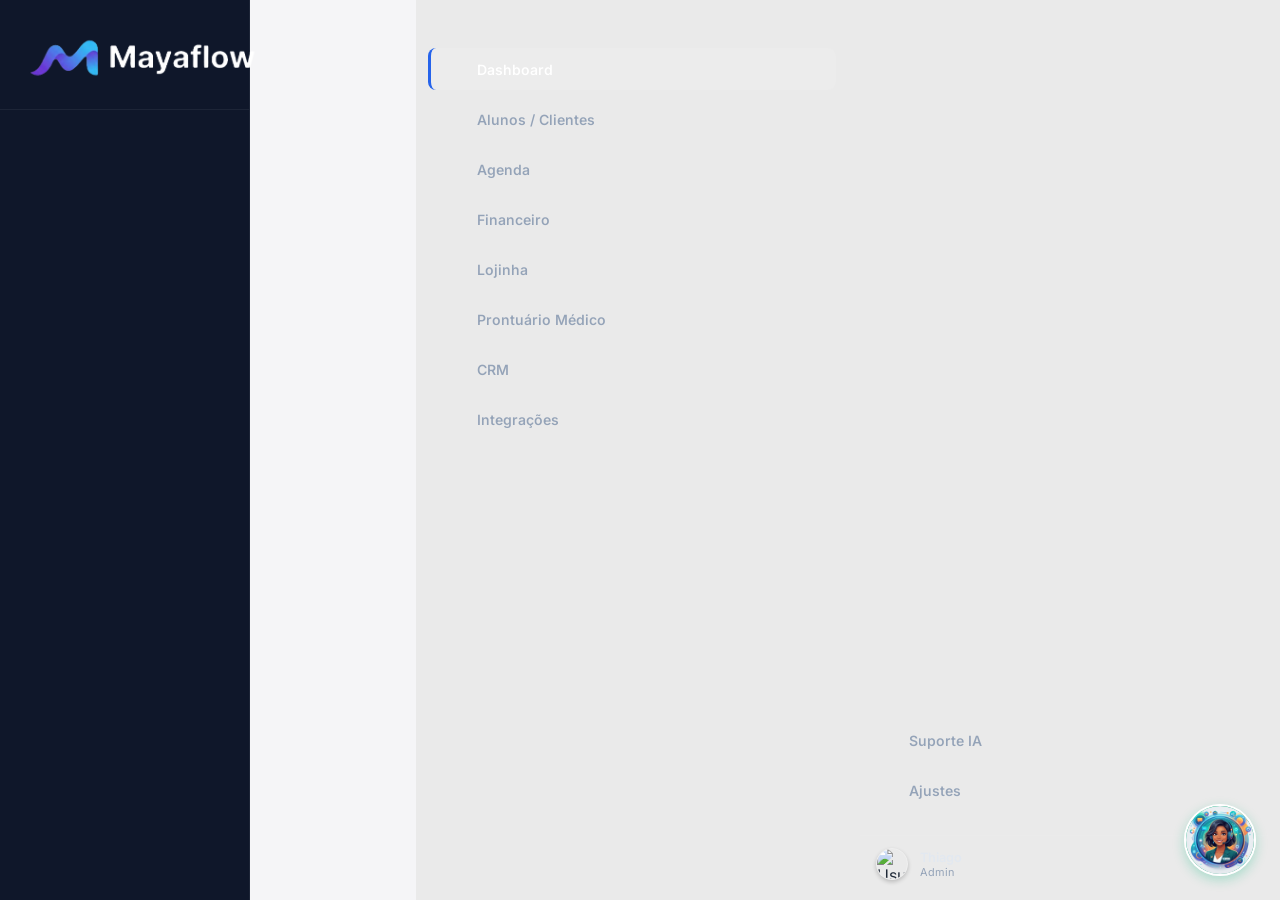
==== commit 65d0ba25: "update: separacao genial da logo com CSS clip-path para deixar letra branca e logo colorida no dashb" ====
--- a/dashboard.html
+++ b/dashboard.html
@@ -21,9 +21,14 @@
                 <!-- Header da Sidebar com Logotipo estilo AGENDA+ -->
                 <div class="sidebar-brand-header"
                     style="height: 110px; align-items: center; padding-bottom: 8px; padding-top: 8px;">
-                    <div style="display:flex; align-items:center; gap: 8px; flex:1;">
-                        <img src="logo-Mayaflow.png" alt="Mayaflow"
-                            style="height: 140px; width: auto; max-width: 100%; display: block; background: transparent;">
+                        <div style="position: relative; width: 220px; height: 50px;">
+                            <!-- Ícone colorido (lado esquerdo) -->
+                            <img src="logo-Mayaflow.png" alt="Mayaflow"
+                                style="position: absolute; top: 0; left: 0; height: 140px; width: auto; max-width: none; background: transparent; clip-path: inset(0 68% 0 0); transform: translateY(-30%);">
+                            <!-- Texto branco (lado direito) -->
+                            <img src="logo-Mayaflow.png" alt="Mayaflow"
+                                style="position: absolute; top: 0; left: 0; height: 140px; width: auto; max-width: none; filter: brightness(0) invert(1); clip-path: inset(0 0 0 32%); transform: translateY(-30%);">
+                        </div>
                     </div>
                     <button class="btn-icon" style="color: #94A3B8; margin-bottom: 2px;"><i data-lucide="menu"
                             style="width:18px; height:18px;"></i></button>
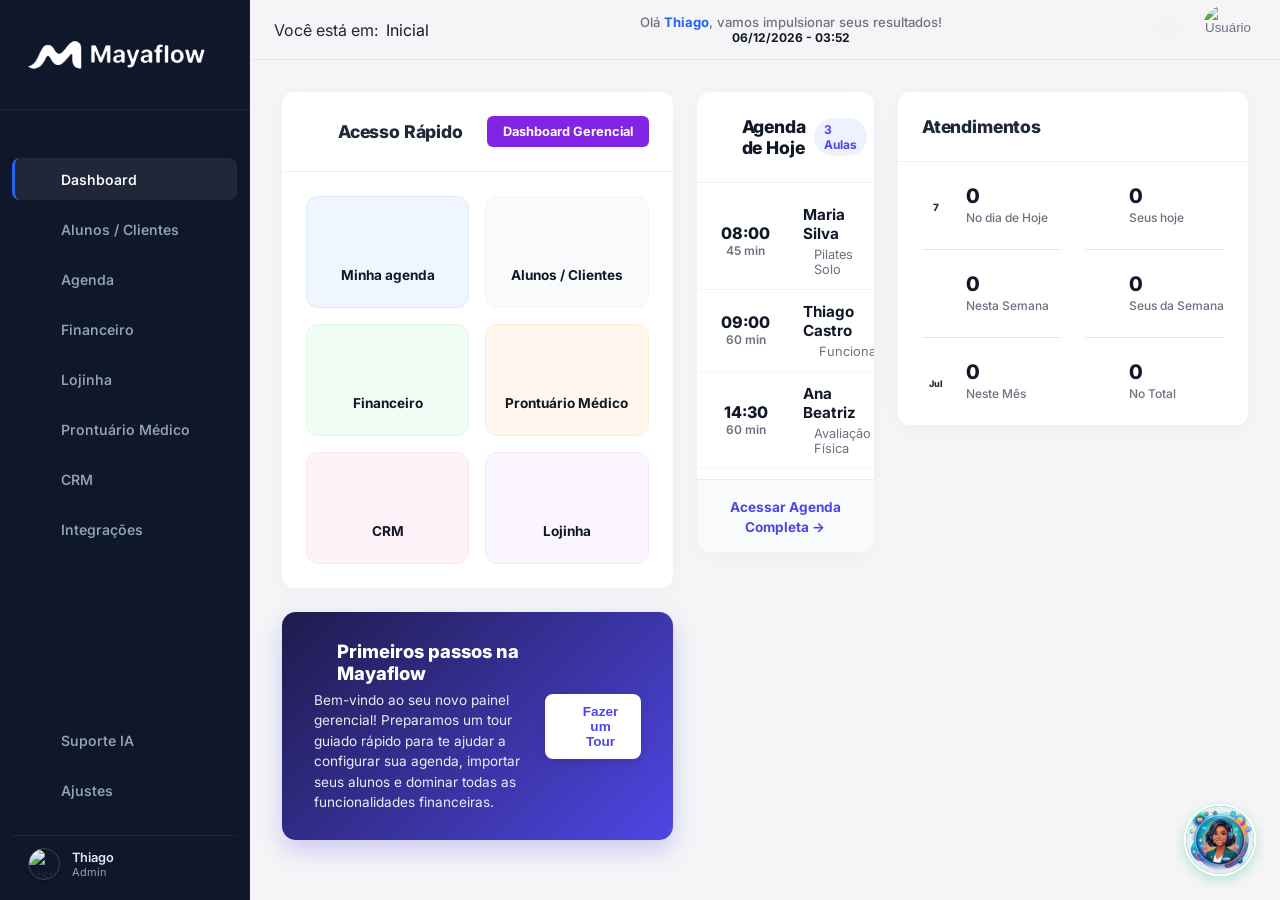
==== commit efa23a7b: "fix: revert de CSS clip-path que estava quebrando o header" ====
--- a/dashboard.html
+++ b/dashboard.html
@@ -21,14 +21,9 @@
                 <!-- Header da Sidebar com Logotipo estilo AGENDA+ -->
                 <div class="sidebar-brand-header"
                     style="height: 110px; align-items: center; padding-bottom: 8px; padding-top: 8px;">
-                        <div style="position: relative; width: 220px; height: 50px;">
-                            <!-- Ícone colorido (lado esquerdo) -->
-                            <img src="logo-Mayaflow.png" alt="Mayaflow"
-                                style="position: absolute; top: 0; left: 0; height: 140px; width: auto; max-width: none; background: transparent; clip-path: inset(0 68% 0 0); transform: translateY(-30%);">
-                            <!-- Texto branco (lado direito) -->
-                            <img src="logo-Mayaflow.png" alt="Mayaflow"
-                                style="position: absolute; top: 0; left: 0; height: 140px; width: auto; max-width: none; filter: brightness(0) invert(1); clip-path: inset(0 0 0 32%); transform: translateY(-30%);">
-                        </div>
+                    <div style="display:flex; align-items:center; gap: 8px; flex:1;">
+                        <img src="logo-Mayaflow.png" alt="Mayaflow"
+                            style="height: 110px; width: auto; max-width: 320px; display: block; filter: brightness(0) invert(1);">
                     </div>
                     <button class="btn-icon" style="color: #94A3B8; margin-bottom: 2px;"><i data-lucide="menu"
                             style="width:18px; height:18px;"></i></button>
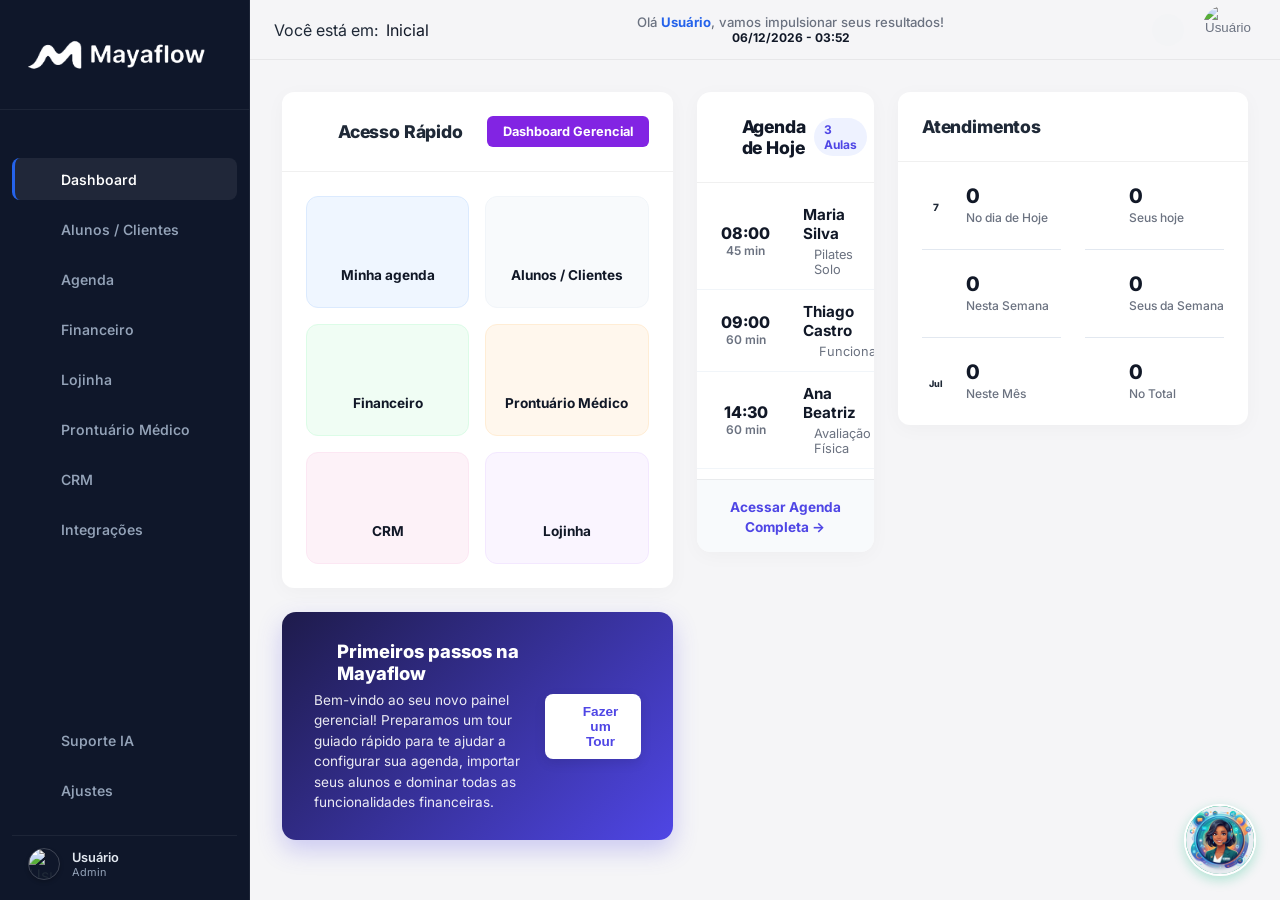
==== commit 6f13d7f1: "Updates by Antigravity: Live profile photo and name dynamic loading" ====
--- a/dashboard.html
+++ b/dashboard.html
@@ -91,11 +91,11 @@
                             class="icon-ajustes"></i> <span class="nav-label">Ajustes</span></a>
                     <div class="avatar-container-fixed"
                         style="margin-top: 1rem; padding: 0.75rem 1rem; display:flex; align-items:center; gap:12px; border-top: 1px solid rgba(255,255,255,0.06); width:100%;">
-                        <img src="https://ui-avatars.com/api/?name=Thiago&background=2563EB&color=fff&rounded=true"
+                        <img id="user-avatar-sidebar" src="https://ui-avatars.com/api/?name=Admin&background=2563EB&color=fff&rounded=true"
                             alt="Usuário" class="avatar-sm">
                         <div class="avatar-info" style="display:flex; flex-direction:column; overflow:hidden;">
-                            <span class="avatar-name"
-                                style="font-size:0.8rem; font-weight:600; color:#E2E8F0; white-space:nowrap; overflow:hidden; text-overflow:ellipsis;">Thiago</span>
+                            <span id="user-name-sidebar" class="avatar-name"
+                                style="font-size:0.8rem; font-weight:600; color:#E2E8F0; white-space:nowrap; overflow:hidden; text-overflow:ellipsis;">Admin</span>
                             <span class="avatar-role" style="font-size:0.68rem; color:#94A3B8;">Admin</span>
                         </div>
                     </div>
@@ -117,7 +117,7 @@
 
                     <div style="text-align:center; display:flex; flex-direction:column; justify-content:center;">
                         <span style="font-size:0.82rem; color:#6B7280; font-weight:500;">Olá <span
-                                style="color:#2563EB; font-weight:700;">Thiago</span>, vamos impulsionar seus
+                                style="color:#2563EB; font-weight:700;" id="user-name-banner">Thiago</span>, vamos impulsionar seus
                             resultados!</span>
                         <span style="font-size:0.75rem; font-weight:700; color:#111827;"
                             id="topbar-clock">Carregando...</span>
@@ -143,7 +143,7 @@
                                 style="display:none; position:absolute; top:100%; right:0; margin-top:8px; background:white; border-radius:12px; box-shadow:0 10px 25px rgba(0,0,0,0.15); border:1px solid #E2E8F0; width:200px; z-index:100; text-align:left; padding:8px 0; overflow:hidden;">
                                 <div
                                     style="padding: 10px 16px; border-bottom: 1px solid #F1F5F9; display:flex; flex-direction:column;">
-                                    <span style="font-weight:700; color:var(--dark); font-size:0.85rem;">Thiago
+                                    <span id="user-name-dropdown" style="font-weight:700; color:var(--dark); font-size:0.85rem;">Thiago
                                         Admin</span>
                                     <input type="file" id="ipt-avatar-upload" accept="image/*" style="display:none;">
                                     <label for="ipt-avatar-upload"
@@ -3681,18 +3681,19 @@
 
                 <!-- Visão Integração Wellhub -->
                 <section id="view-integracao-wellhub" class="view hidden fade-in">
-                    <div style="display:flex; justify-content:space-between; align-items:center; margin-bottom:1.5rem;">
-                        <div>
-                            <h3 style="font-size: 1.25rem; font-weight:600; margin-bottom:0.25rem;"><span
-                                    style="color:#F97316;">Wellhub</span> Integração</h3>
-                            <p class="text-muted text-sm" style="margin:0;">Gerencie a conexão e os check-ins do seu
-                                estúdio com a plataforma Wellhub (Gympass).</p>
-                        </div>
-                        <span class="badge" id="wellhub-status-badge"
-                            style="background:#6B7280; color:white; padding: 6px 12px; border-radius:99px; font-size:0.75rem; font-weight:700;">Desconectado</span>
-                    </div>
-
-                    <div style="display:grid; grid-template-columns: 2fr 1fr; gap:1.5rem;">
+                    <div style="max-width: 900px; margin: -2rem auto 2rem auto; padding: 0;">
+                        <div style="display:flex; justify-content:space-between; align-items:flex-start; margin-bottom:1.5rem; padding-top:0.5rem;">
+                            <div>
+                                <h3 style="font-size: 1.25rem; font-weight:600; margin-top:0; margin-bottom:0.25rem;"><span
+                                        style="color:#F97316;">Wellhub</span> Integração</h3>
+                                <p class="text-muted text-sm" style="margin:0;">Gerencie a conexão e os check-ins do seu
+                                    estúdio com a plataforma Wellhub (Gympass).</p>
+                            </div>
+                            <span class="badge" id="wellhub-status-badge"
+                                style="background:#6B7280; color:white; padding: 6px 12px; border-radius:99px; font-size:0.75rem; font-weight:700;">Desconectado</span>
+                        </div>
+    
+                        <div style="display:grid; grid-template-columns: 2fr 1fr; gap:1.5rem;">
                         <div class="card" style="padding: 1.5rem;">
                             <h4
                                 style="font-size:0.95rem; font-weight:700; color:var(--dark); margin-bottom:1.25rem; border-bottom:1px solid var(--border-soft); padding-bottom:0.5rem;">
@@ -3760,20 +3761,21 @@
 
                 <!-- Visão Integração TotalPass -->
                 <section id="view-integracao-totalpass" class="view hidden fade-in">
-                    <div style="display:flex; justify-content:space-between; align-items:center; margin-bottom:1.5rem;">
-                        <div>
-                            <h3 style="font-size: 1.25rem; font-weight:600; margin-bottom:0.25rem;"><span
-                                    style="font-weight:900; font-style:italic; letter-spacing:0.5px; margin-right:8px;"><span
-                                        style="color:#00DF89; margin-right:4px;">TOTAL</span><span
-                                        style="color:var(--dark);">PASS</span></span> Integração</h3>
-                            <p class="text-muted text-sm" style="margin:0;">Ligue o seu estúdio à rede TotalPass
-                                para sincronismo de check-ins de alunos.</p>
-                        </div>
-                        <span class="badge" id="totalpass-status-badge"
-                            style="background:#6B7280; color:white; padding: 6px 12px; border-radius:99px; font-size:0.75rem; font-weight:700;">Desconectado</span>
-                    </div>
-
-                    <div style="display:grid; grid-template-columns: 2fr 1fr; gap:1.5rem;">
+                    <div style="max-width: 900px; margin: -2rem auto 2rem auto; padding: 0;">
+                        <div style="display:flex; justify-content:space-between; align-items:flex-start; margin-bottom:1.5rem; padding-top:0.5rem;">
+                            <div>
+                                <h3 style="font-size: 1.25rem; font-weight:600; margin-top:0; margin-bottom:0.25rem;"><span
+                                        style="font-weight:900; font-style:italic; letter-spacing:0.5px; margin-right:8px;"><span
+                                            style="color:#00DF89; margin-right:4px;">TOTAL</span><span
+                                            style="color:var(--dark);">PASS</span></span> Integração</h3>
+                                <p class="text-muted text-sm" style="margin:0;">Ligue o seu estúdio à rede TotalPass
+                                    para sincronismo de check-ins de alunos.</p>
+                            </div>
+                            <span class="badge" id="totalpass-status-badge"
+                                style="background:#6B7280; color:white; padding: 6px 12px; border-radius:99px; font-size:0.75rem; font-weight:700;">Desconectado</span>
+                        </div>
+    
+                        <div style="display:grid; grid-template-columns: 2fr 1fr; gap:1.5rem;">
                         <div class="card" style="padding: 1.5rem;">
                             <h4
                                 style="font-size:0.95rem; font-weight:700; color:var(--dark); margin-bottom:1.25rem; border-bottom:1px solid var(--border-soft); padding-bottom:0.5rem;">
@@ -3835,8 +3837,8 @@
                                     <div style="text-align:center; padding:1.5rem 0;">Aguardando ativação da
                                         sincronização...</div>
                                 </div>
-                            </div>
-                        </div>
+                        </div>
+                    </div>
                     </div>
                 </section>
         </div>
@@ -4392,8 +4394,7 @@
                 <button class="btn-outline close-slide-venda"
                     style="height: 44px; border-radius: 99px; font-weight: 600; padding: 0 2rem; color: #6B7280; border: 1px solid #E5E7EB; background: white; cursor: pointer;">Cancelar</button>
                 <button class="btn-primary" id="btn-confirmar-venda"
-                    style="height: 44px; border-radius: 99px; font-weight: 600; padding: 0 2.5rem; background: #10B981; color: white; border: none; cursor: pointer; box-shadow: 0 4px 12px rgba(16, 185, 129, 0.2);">Confirmar
-                    a Compra</button>
+                    style="height: 44px; border-radius: 99px; font-weight: 600; padding: 0 2.5rem; background: #10B981; color: white; border: none; cursor: pointer; box-shadow: 0 4px 12px rgba(16, 185, 129, 0.2);">Salvar</button>
             </div>
         </div>
     </div>
